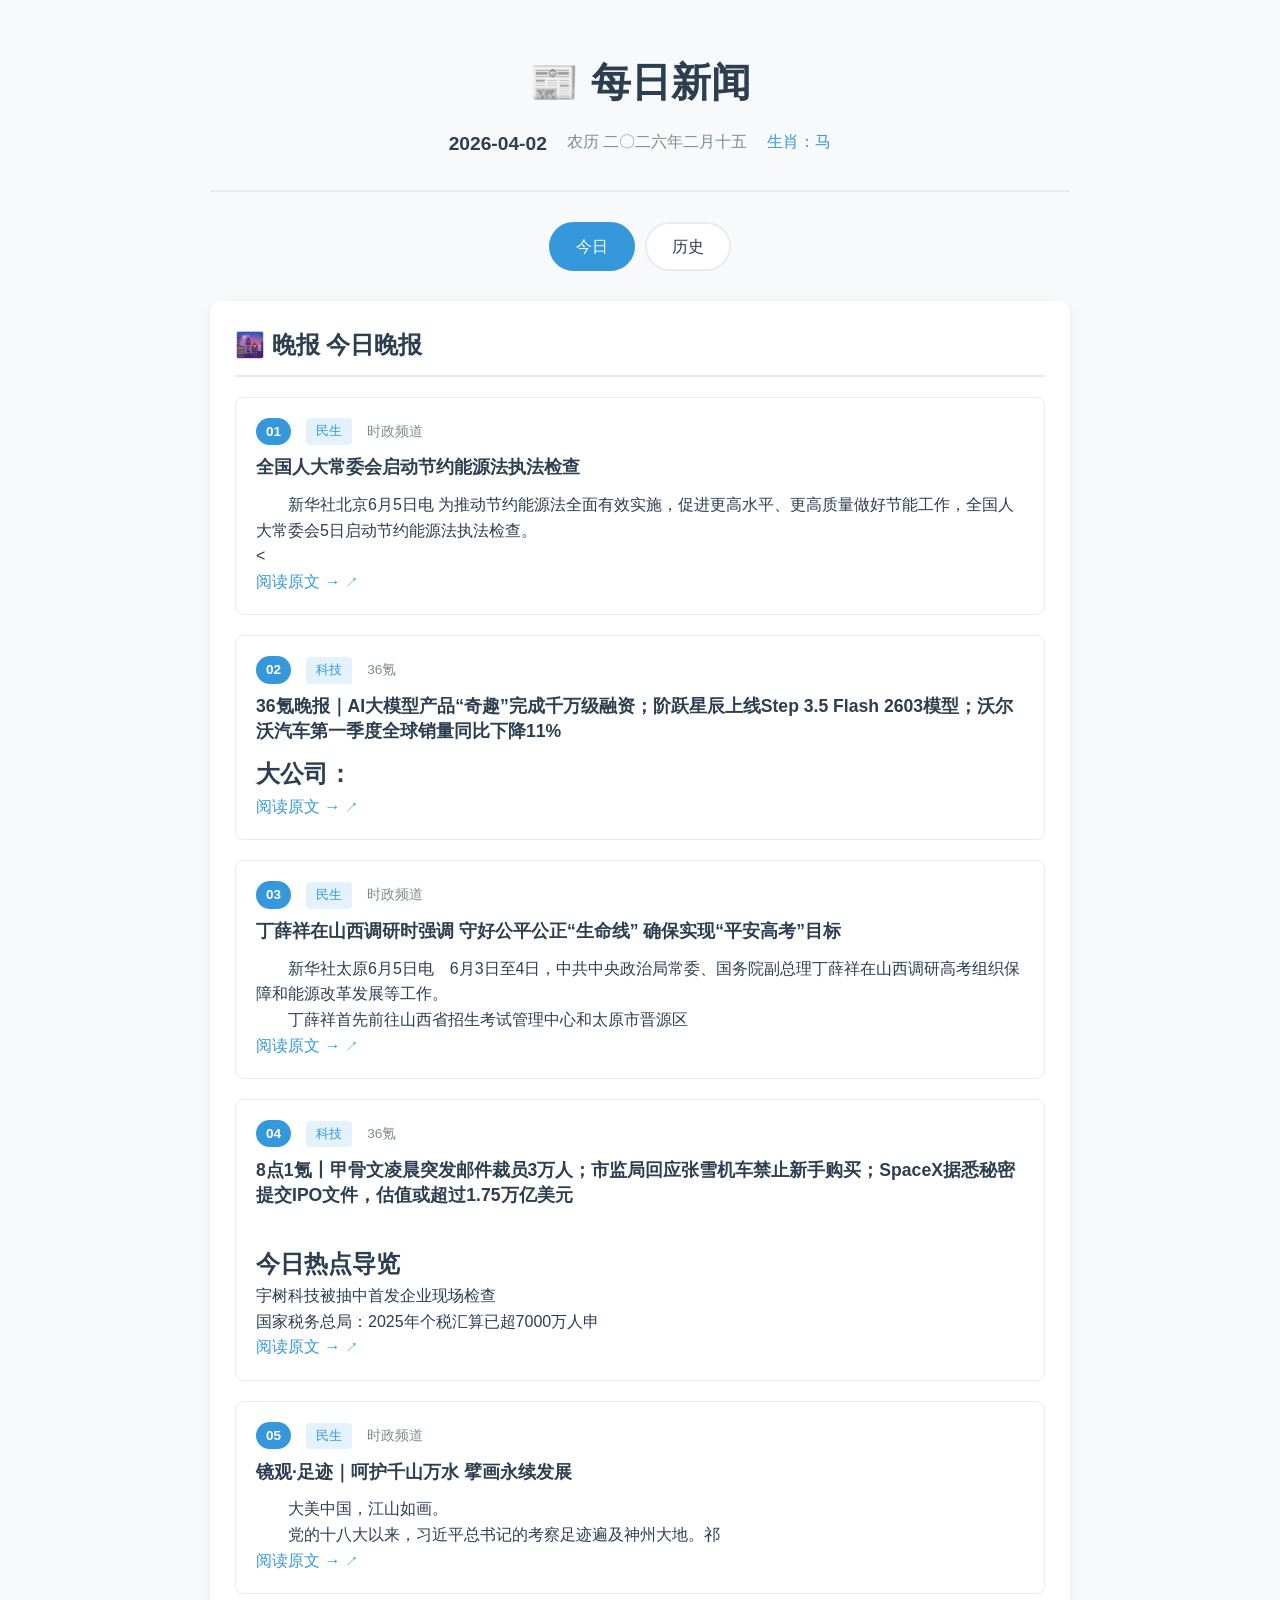
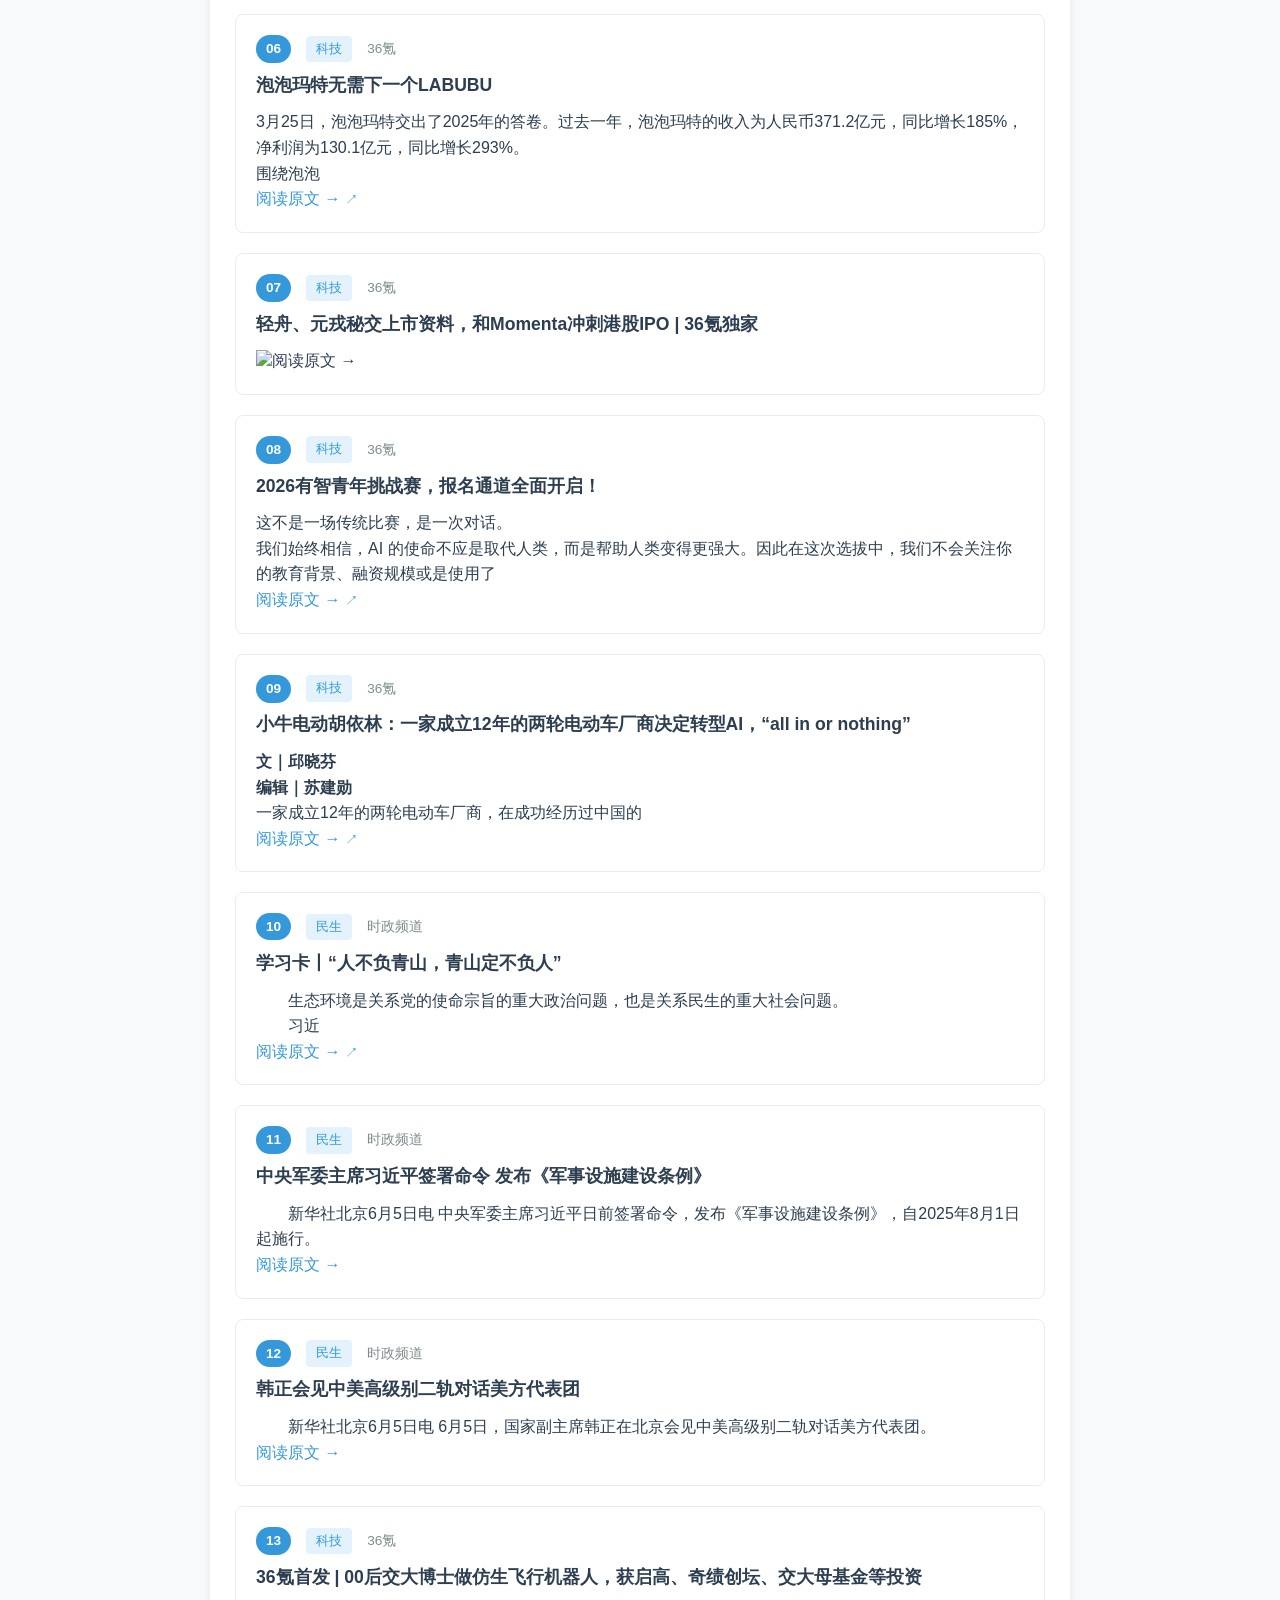
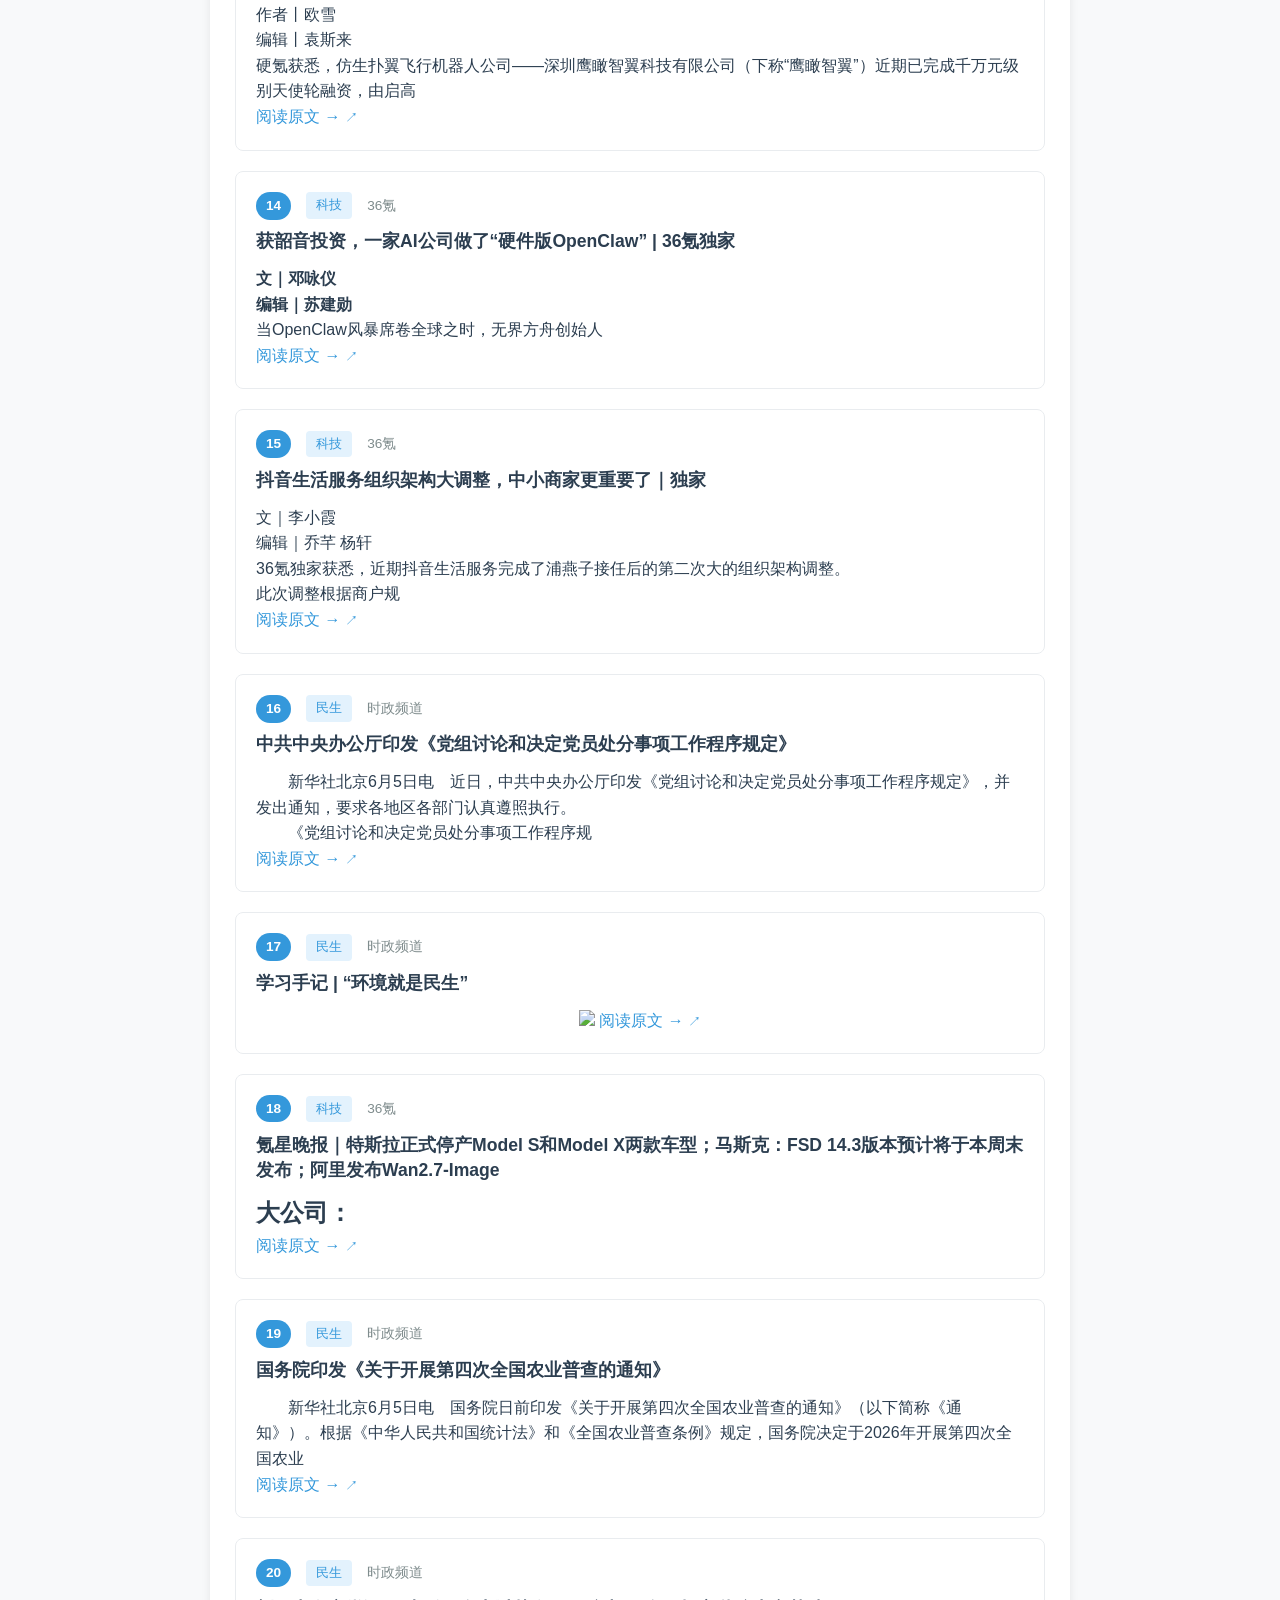
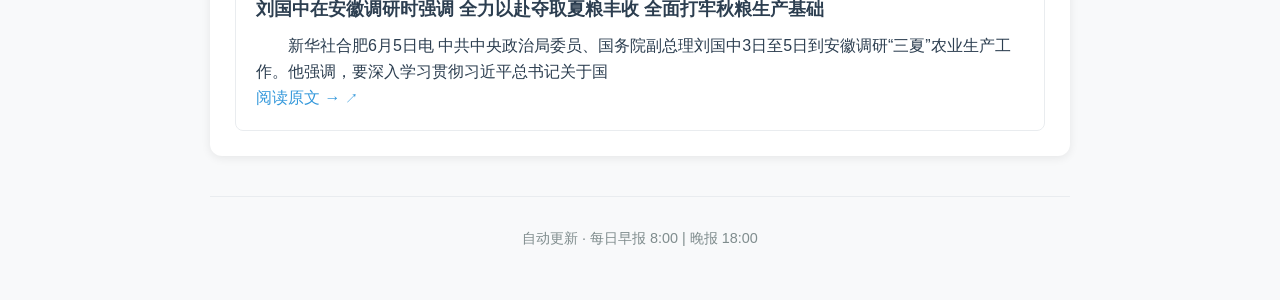
==== index.html @ 29f635bc "Deploy news site" ====
<!DOCTYPE html>
<html lang="zh-CN">
<head>
  <meta charset="UTF-8">
  <meta name="viewport" content="width=device-width, initial-scale=1.0">
  <title>今日新闻 - 每日新闻</title>
  <link rel="stylesheet" href="/css/style.css">
</head>
<body>
  <div class="container">
    <header>
      <h1>📰 每日新闻</h1>
      <div class="date-info">
      <div class="solar-date">2026-04-02</div>
      <div class="lunar-date">农历 二〇二六年二月十五</div>
      <div class="zodiac">生肖：马</div>
    </div>
    </header>
    
    <nav class="nav-tabs">
      <a href="/" class="active">今日</a>
      <a href="/history.html" class="">历史</a>
    </nav>

    <main>
      
      
      
        <section class="news-section">
          <h2 class="section-title">🌆 晚报 今日晚报</h2>
          <div class="news-list">
            
              <article class="news-item">
                <div class="news-header">
                  <span class="news-number">01</span>
                  <span class="news-category">民生</span>
                  <span class="news-source">时政频道</span>
                </div>
                <h3 class="news-title">全国人大常委会启动节约能源法执法检查</h3>
                <p class="news-summary"><p style="text-indent: 2em;">新华社北京6月5日电 为推动节约能源法全面有效实施，促进更高水平、更高质量做好节能工作，全国人大常委会5日启动节约能源法执法检查。</p> <</p>
                <a href="http://politics.people.com.cn/n1/2025/0605/c1001-40494812.html" target="_blank" class="news-link">阅读原文 →</a>
              </article>
            
              <article class="news-item">
                <div class="news-header">
                  <span class="news-number">02</span>
                  <span class="news-category">科技</span>
                  <span class="news-source">36氪</span>
                </div>
                <h3 class="news-title">36氪晚报｜AI大模型产品“奇趣”完成千万级融资；阶跃星辰上线Step 3.5 Flash 2603模型；沃尔沃汽车第一季度全球销量同比下降11%</h3>
                <p class="news-summary">
 
 
  <h2>大公司：</h2>
  <p><a target="_blank" rel="noopener noreferrer" href="https://36kr.com/newsfl</p>
                <a href="https://36kr.com/p/3749518049739271?f=rss" target="_blank" class="news-link">阅读原文 →</a>
              </article>
            
              <article class="news-item">
                <div class="news-header">
                  <span class="news-number">03</span>
                  <span class="news-category">民生</span>
                  <span class="news-source">时政频道</span>
                </div>
                <h3 class="news-title">丁薛祥在山西调研时强调 守好公平公正“生命线” 确保实现“平安高考”目标</h3>
                <p class="news-summary"><p>　　新华社太原6月5日电　6月3日至4日，中共中央政治局常委、国务院副总理丁薛祥在山西调研高考组织保障和能源改革发展等工作。</p> <p>　　丁薛祥首先前往山西省招生考试管理中心和太原市晋源区</p>
                <a href="http://politics.people.com.cn/n1/2025/0605/c1024-40494847.html" target="_blank" class="news-link">阅读原文 →</a>
              </article>
            
              <article class="news-item">
                <div class="news-header">
                  <span class="news-number">04</span>
                  <span class="news-category">科技</span>
                  <span class="news-source">36氪</span>
                </div>
                <h3 class="news-title">8点1氪丨甲骨文凌晨突发邮件裁员3万人；市监局回应张雪机车禁止新手购买；SpaceX据悉秘密提交IPO文件，估值或超过1.75万亿美元</h3>
                <p class="news-summary">
 
 
  <p>&nbsp;</p>
  <h2>今日热点导览</h2>
  <p>宇树科技被抽中首发企业现场检查&nbsp;</p>
  <p>国家税务总局：2025年个税汇算已超7000万人申</p>
                <a href="https://36kr.com/p/3748927500387072?f=rss" target="_blank" class="news-link">阅读原文 →</a>
              </article>
            
              <article class="news-item">
                <div class="news-header">
                  <span class="news-number">05</span>
                  <span class="news-category">民生</span>
                  <span class="news-source">时政频道</span>
                </div>
                <h3 class="news-title">镜观·足迹｜呵护千山万水 擘画永续发展</h3>
                <p class="news-summary"><p style="text-indent: 2em;">大美中国，江山如画。</p> <p style="text-indent: 2em;">党的十八大以来，习近平总书记的考察足迹遍及神州大地。祁</p>
                <a href="http://politics.people.com.cn/n1/2025/0605/c1001-40494899.html" target="_blank" class="news-link">阅读原文 →</a>
              </article>
            
              <article class="news-item">
                <div class="news-header">
                  <span class="news-number">06</span>
                  <span class="news-category">科技</span>
                  <span class="news-source">36氪</span>
                </div>
                <h3 class="news-title">泡泡玛特无需下一个LABUBU</h3>
                <p class="news-summary">
 
 
  <p>3月25日，泡泡玛特交出了2025年的答卷。过去一年，泡泡玛特的收入为人民币371.2亿元，同比增长185%，净利润为130.1亿元，同比增长293%。</p>
  <p>围绕泡泡</p>
                <a href="https://36kr.com/p/3749340971188992?f=rss" target="_blank" class="news-link">阅读原文 →</a>
              </article>
            
              <article class="news-item">
                <div class="news-header">
                  <span class="news-number">07</span>
                  <span class="news-category">科技</span>
                  <span class="news-source">36氪</span>
                </div>
                <h3 class="news-title">轻舟、元戎秘交上市资料，和Momenta冲刺港股IPO | 36氪独家</h3>
                <p class="news-summary">
 
 
  <p class="image-wrapper"><img data-img-size-val="1024,667" src="https://img.36krcdn.com/hsoss</p>
                <a href="https://36kr.com/p/3748118174335747?f=rss" target="_blank" class="news-link">阅读原文 →</a>
              </article>
            
              <article class="news-item">
                <div class="news-header">
                  <span class="news-number">08</span>
                  <span class="news-category">科技</span>
                  <span class="news-source">36氪</span>
                </div>
                <h3 class="news-title">2026有智青年挑战赛，报名通道全面开启！</h3>
                <p class="news-summary">
 
 
  <p>这不是一场传统比赛，是一次对话。</p>
  <p>我们始终相信，AI 的使命不应是取代人类，而是帮助人类变得更强大。因此在这次选拔中，我们不会关注你的教育背景、融资规模或是使用了</p>
                <a href="https://36kr.com/p/3748145916740100?f=rss" target="_blank" class="news-link">阅读原文 →</a>
              </article>
            
              <article class="news-item">
                <div class="news-header">
                  <span class="news-number">09</span>
                  <span class="news-category">科技</span>
                  <span class="news-source">36氪</span>
                </div>
                <h3 class="news-title">小牛电动胡依林：一家成立12年的两轮电动车厂商决定转型AI，“all in or nothing”</h3>
                <p class="news-summary">
 
 
  <p><strong>文｜邱晓芬</strong></p>
  <p><strong>编辑｜苏建勋</strong></p>
  <p>一家成立12年的两轮电动车厂商，在成功经历过中国的</p>
                <a href="https://36kr.com/p/3748233045541637?f=rss" target="_blank" class="news-link">阅读原文 →</a>
              </article>
            
              <article class="news-item">
                <div class="news-header">
                  <span class="news-number">10</span>
                  <span class="news-category">民生</span>
                  <span class="news-source">时政频道</span>
                </div>
                <h3 class="news-title">学习卡丨“人不负青山，青山定不负人”</h3>
                <p class="news-summary"><p style="text-indent: 2em;">生态环境是关系党的使命宗旨的重大政治问题，也是关系民生的重大社会问题。</p> <p style="text-indent: 2em;">习近</p>
                <a href="http://politics.people.com.cn/n1/2025/0605/c1001-40494898.html" target="_blank" class="news-link">阅读原文 →</a>
              </article>
            
              <article class="news-item">
                <div class="news-header">
                  <span class="news-number">11</span>
                  <span class="news-category">民生</span>
                  <span class="news-source">时政频道</span>
                </div>
                <h3 class="news-title">中央军委主席习近平签署命令 发布《军事设施建设条例》</h3>
                <p class="news-summary"><p style="text-indent: 2em;">新华社北京6月5日电 中央军委主席习近平日前签署命令，发布《军事设施建设条例》，自2025年8月1日起施行。</p> <p style="te</p>
                <a href="http://politics.people.com.cn/n1/2025/0605/c1024-40494849.html" target="_blank" class="news-link">阅读原文 →</a>
              </article>
            
              <article class="news-item">
                <div class="news-header">
                  <span class="news-number">12</span>
                  <span class="news-category">民生</span>
                  <span class="news-source">时政频道</span>
                </div>
                <h3 class="news-title">韩正会见中美高级别二轨对话美方代表团</h3>
                <p class="news-summary"><p style="text-indent: 2em;">新华社北京6月5日电 6月5日，国家副主席韩正在北京会见中美高级别二轨对话美方代表团。</p> <p style="text-indent: </p>
                <a href="http://politics.people.com.cn/n1/2025/0605/c1001-40494879.html" target="_blank" class="news-link">阅读原文 →</a>
              </article>
            
              <article class="news-item">
                <div class="news-header">
                  <span class="news-number">13</span>
                  <span class="news-category">科技</span>
                  <span class="news-source">36氪</span>
                </div>
                <h3 class="news-title">36氪首发 | 00后交大博士做仿生飞行机器人，获启高、奇绩创坛、交大母基金等投资</h3>
                <p class="news-summary">
 
 
  <p>作者丨欧雪</p>
  <p>编辑丨袁斯来</p>
  <p>硬氪获悉，仿生扑翼飞行机器人公司——深圳鹰瞰智翼科技有限公司（下称“鹰瞰智翼”）近期已完成千万元级别天使轮融资，由启高</p>
                <a href="https://36kr.com/p/3748270618919424?f=rss" target="_blank" class="news-link">阅读原文 →</a>
              </article>
            
              <article class="news-item">
                <div class="news-header">
                  <span class="news-number">14</span>
                  <span class="news-category">科技</span>
                  <span class="news-source">36氪</span>
                </div>
                <h3 class="news-title">获韶音投资，一家AI公司做了“硬件版OpenClaw” | 36氪独家</h3>
                <p class="news-summary">
 
 
  <p><strong>文｜邓咏仪</strong></p>
  <p><strong>编辑｜苏建勋</strong></p>
  <p>当OpenClaw风暴席卷全球之时，无界方舟创始人</p>
                <a href="https://36kr.com/p/3749149674439169?f=rss" target="_blank" class="news-link">阅读原文 →</a>
              </article>
            
              <article class="news-item">
                <div class="news-header">
                  <span class="news-number">15</span>
                  <span class="news-category">科技</span>
                  <span class="news-source">36氪</span>
                </div>
                <h3 class="news-title">抖音生活服务组织架构大调整，中小商家更重要了｜独家</h3>
                <p class="news-summary">
 
 
  <p>文｜李小霞</p>
  <p>编辑｜乔芊 杨轩</p>
  <p>36氪独家获悉，近期抖音生活服务完成了浦燕子接任后的第二次大的组织架构调整。</p>
  <p>此次调整根据商户规</p>
                <a href="https://36kr.com/p/3748296456143362?f=rss" target="_blank" class="news-link">阅读原文 →</a>
              </article>
            
              <article class="news-item">
                <div class="news-header">
                  <span class="news-number">16</span>
                  <span class="news-category">民生</span>
                  <span class="news-source">时政频道</span>
                </div>
                <h3 class="news-title">中共中央办公厅印发《党组讨论和决定党员处分事项工作程序规定》</h3>
                <p class="news-summary"><p>　　新华社北京6月5日电　近日，中共中央办公厅印发《党组讨论和决定党员处分事项工作程序规定》，并发出通知，要求各地区各部门认真遵照执行。</p> <p>　　《党组讨论和决定党员处分事项工作程序规</p>
                <a href="http://politics.people.com.cn/n1/2025/0605/c1001-40494813.html" target="_blank" class="news-link">阅读原文 →</a>
              </article>
            
              <article class="news-item">
                <div class="news-header">
                  <span class="news-number">17</span>
                  <span class="news-category">民生</span>
                  <span class="news-source">时政频道</span>
                </div>
                <h3 class="news-title">学习手记 | “环境就是民生”</h3>
                <p class="news-summary"><p style="text-align: center;"><img src="/mediafile/pic/BIG/20250605/17/9933949940602324585.jpg" alt</p>
                <a href="http://politics.people.com.cn/n1/2025/0605/c1001-40494900.html" target="_blank" class="news-link">阅读原文 →</a>
              </article>
            
              <article class="news-item">
                <div class="news-header">
                  <span class="news-number">18</span>
                  <span class="news-category">科技</span>
                  <span class="news-source">36氪</span>
                </div>
                <h3 class="news-title">氪星晚报｜特斯拉正式停产Model S和Model X两款车型；马斯克：FSD 14.3版本预计将于本周末发布；阿里发布Wan2.7-Image</h3>
                <p class="news-summary">
 
 
  <h2>大公司：</h2>
  <p><a target="_blank" rel="noopener noreferrer" href="https://36kr.com/newsfl</p>
                <a href="https://36kr.com/p/3748061455778311?f=rss" target="_blank" class="news-link">阅读原文 →</a>
              </article>
            
              <article class="news-item">
                <div class="news-header">
                  <span class="news-number">19</span>
                  <span class="news-category">民生</span>
                  <span class="news-source">时政频道</span>
                </div>
                <h3 class="news-title">国务院印发《关于开展第四次全国农业普查的通知》</h3>
                <p class="news-summary"><p>　　新华社北京6月5日电　国务院日前印发《关于开展第四次全国农业普查的通知》（以下简称《通知》）。根据《中华人民共和国统计法》和《全国农业普查条例》规定，国务院决定于2026年开展第四次全国农业</p>
                <a href="http://politics.people.com.cn/n1/2025/0605/c1001-40494878.html" target="_blank" class="news-link">阅读原文 →</a>
              </article>
            
              <article class="news-item">
                <div class="news-header">
                  <span class="news-number">20</span>
                  <span class="news-category">民生</span>
                  <span class="news-source">时政频道</span>
                </div>
                <h3 class="news-title">刘国中在安徽调研时强调 全力以赴夺取夏粮丰收 全面打牢秋粮生产基础</h3>
                <p class="news-summary"><p style="text-indent: 2em;">新华社合肥6月5日电 中共中央政治局委员、国务院副总理刘国中3日至5日到安徽调研“三夏”农业生产工作。他强调，要深入学习贯彻习近平总书记关于国</p>
                <a href="http://politics.people.com.cn/n1/2025/0605/c1001-40494881.html" target="_blank" class="news-link">阅读原文 →</a>
              </article>
            
          </div>
        </section>
      
      
    
    </main>

    <footer>
      <p>自动更新 · 每日早报 8:00 | 晚报 18:00</p>
    </footer>
  </div>
  <script src="/js/app.js"></script>
</body>
</html>
---- css/style.css ----
/* 每日新闻 - 样式表 */

:root {
  --primary-color: #2c3e50;
  --accent-color: #3498db;
  --morning-color: #f39c12;
  --evening-color: #9b59b6;
  --bg-color: #f8f9fa;
  --card-bg: #ffffff;
  --text-color: #2c3e50;
  --text-light: #7f8c8d;
  --border-color: #e9ecef;
  --shadow: 0 2px 10px rgba(0, 0, 0, 0.08);
}

* {
  margin: 0;
  padding: 0;
  box-sizing: border-box;
}

body {
  font-family: -apple-system, BlinkMacSystemFont, 'Segoe UI', 'PingFang SC', 'Hiragino Sans GB', 'Microsoft YaHei', sans-serif;
  background-color: var(--bg-color);
  color: var(--text-color);
  line-height: 1.6;
}

.container {
  max-width: 900px;
  margin: 0 auto;
  padding: 20px;
}

/* Header */
header {
  text-align: center;
  padding: 30px 0;
  border-bottom: 2px solid var(--border-color);
  margin-bottom: 30px;
}

header h1 {
  font-size: 2.5rem;
  color: var(--primary-color);
  margin-bottom: 15px;
}

.date-info {
  display: flex;
  justify-content: center;
  gap: 20px;
  flex-wrap: wrap;
}

.solar-date {
  font-size: 1.2rem;
  font-weight: 600;
  color: var(--primary-color);
}

.lunar-date {
  font-size: 1rem;
  color: var(--text-light);
}

.zodiac {
  font-size: 1rem;
  color: var(--accent-color);
}

/* Navigation */
.nav-tabs {
  display: flex;
  gap: 10px;
  margin-bottom: 30px;
  justify-content: center;
}

.nav-tabs a {
  padding: 10px 25px;
  background: var(--card-bg);
  border: 2px solid var(--border-color);
  border-radius: 25px;
  text-decoration: none;
  color: var(--text-color);
  font-weight: 500;
  transition: all 0.3s ease;
}

.nav-tabs a:hover,
.nav-tabs a.active {
  background: var(--accent-color);
  border-color: var(--accent-color);
  color: white;
}

/* News Sections */
.news-section {
  background: var(--card-bg);
  border-radius: 12px;
  padding: 25px;
  margin-bottom: 30px;
  box-shadow: var(--shadow);
}

.section-title {
  font-size: 1.5rem;
  color: var(--primary-color);
  margin-bottom: 20px;
  padding-bottom: 10px;
  border-bottom: 2px solid var(--border-color);
}

.section-title:has(.morning) {
  border-bottom-color: var(--morning-color);
}

.section-title:has(.evening) {
  border-bottom-color: var(--evening-color);
}

/* News List */
.news-list {
  display: flex;
  flex-direction: column;
  gap: 20px;
}

.news-item {
  padding: 20px;
  border: 1px solid var(--border-color);
  border-radius: 8px;
  transition: all 0.3s ease;
}

.news-item:hover {
  box-shadow: 0 4px 15px rgba(0, 0, 0, 0.1);
  transform: translateY(-2px);
}

.news-header {
  display: flex;
  align-items: center;
  gap: 15px;
  margin-bottom: 10px;
  flex-wrap: wrap;
}

.news-number {
  background: var(--accent-color);
  color: white;
  padding: 3px 10px;
  border-radius: 15px;
  font-size: 0.85rem;
  font-weight: 600;
}

.news-category {
  background: #e3f2fd;
  color: var(--accent-color);
  padding: 3px 10px;
  border-radius: 4px;
  font-size: 0.8rem;
  font-weight: 500;
}

.news-source {
  color: var(--text-light);
  font-size: 0.85rem;
}

.news-title {
  font-size: 1.1rem;
  color: var(--primary-color);
  margin-bottom: 10px;
  line-height: 1.4;
}

.news-summary {
  color: var(--text-light);
  font-size: 0.95rem;
  line-height: 1.6;
  margin-bottom: 12px;
}

.news-link {
  display: inline-block;
  color: var(--accent-color);
  text-decoration: none;
  font-weight: 500;
  transition: color 0.3s ease;
}

.news-link:hover {
  color: var(--primary-color);
}

/* History Page */
.history-section {
  background: var(--card-bg);
  border-radius: 12px;
  padding: 25px;
  box-shadow: var(--shadow);
}

.history-list {
  display: flex;
  flex-direction: column;
  gap: 15px;
}

.history-item {
  display: flex;
  justify-content: space-between;
  align-items: center;
  padding: 15px 20px;
  border: 1px solid var(--border-color);
  border-radius: 8px;
  flex-wrap: wrap;
  gap: 10px;
}

.history-date {
  display: flex;
  flex-direction: column;
}

.history-date .date {
  font-weight: 600;
  color: var(--primary-color);
}

.history-date .lunar {
  font-size: 0.85rem;
  color: var(--text-light);
}

.history-links {
  display: flex;
  gap: 10px;
}

.tag {
  padding: 5px 15px;
  border-radius: 15px;
  text-decoration: none;
  font-size: 0.85rem;
  font-weight: 500;
  transition: all 0.3s ease;
}

.tag.morning {
  background: var(--morning-color);
  color: white;
}

.tag.evening {
  background: var(--evening-color);
  color: white;
}

.tag:hover {
  opacity: 0.8;
  transform: scale(1.05);
}

.back-link {
  margin-top: 20px;
  text-align: center;
}

.back-link a {
  color: var(--accent-color);
  text-decoration: none;
  font-weight: 500;
}

/* Empty State */
.empty-state {
  text-align: center;
  padding: 60px 20px;
  color: var(--text-light);
  font-size: 1.1rem;
}

/* Footer */
footer {
  text-align: center;
  padding: 30px 0;
  margin-top: 40px;
  border-top: 1px solid var(--border-color);
  color: var(--text-light);
  font-size: 0.9rem;
}

/* Responsive */
@media (max-width: 768px) {
  .container {
    padding: 15px;
  }

  header h1 {
    font-size: 2rem;
  }

  .date-info {
    flex-direction: column;
    gap: 5px;
  }

  .news-header {
    gap: 10px;
  }

  .history-item {
    flex-direction: column;
    align-items: flex-start;
  }

  .nav-tabs a {
    padding: 8px 20px;
    font-size: 0.9rem;
  }
}

/* Animation */
@keyframes fadeIn {
  from {
    opacity: 0;
    transform: translateY(20px);
  }
  to {
    opacity: 1;
    transform: translateY(0);
  }
}

.news-item {
  animation: fadeIn 0.5s ease forwards;
}

.news-item:nth-child(1) { animation-delay: 0.1s; }
.news-item:nth-child(2) { animation-delay: 0.2s; }
.news-item:nth-child(3) { animation-delay: 0.3s; }
.news-item:nth-child(4) { animation-delay: 0.4s; }
.news-item:nth-child(5) { animation-delay: 0.5s; }
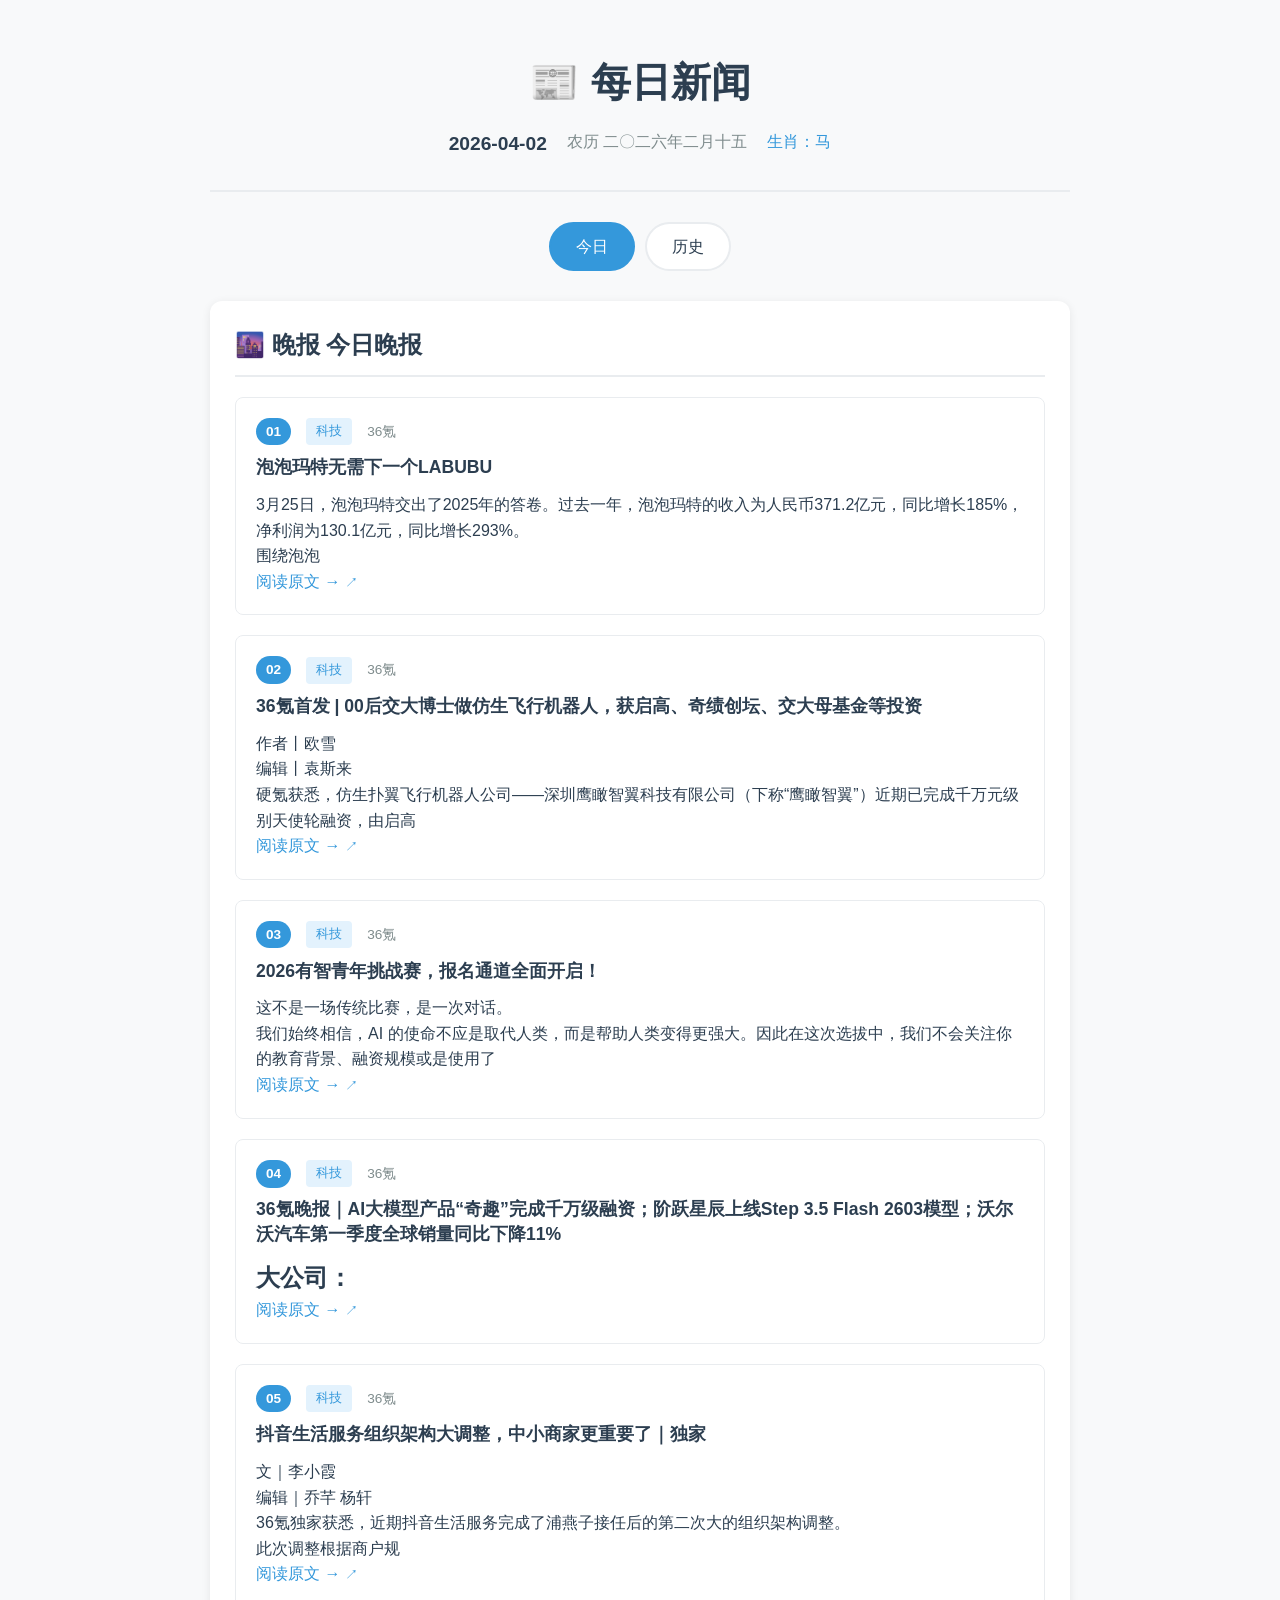
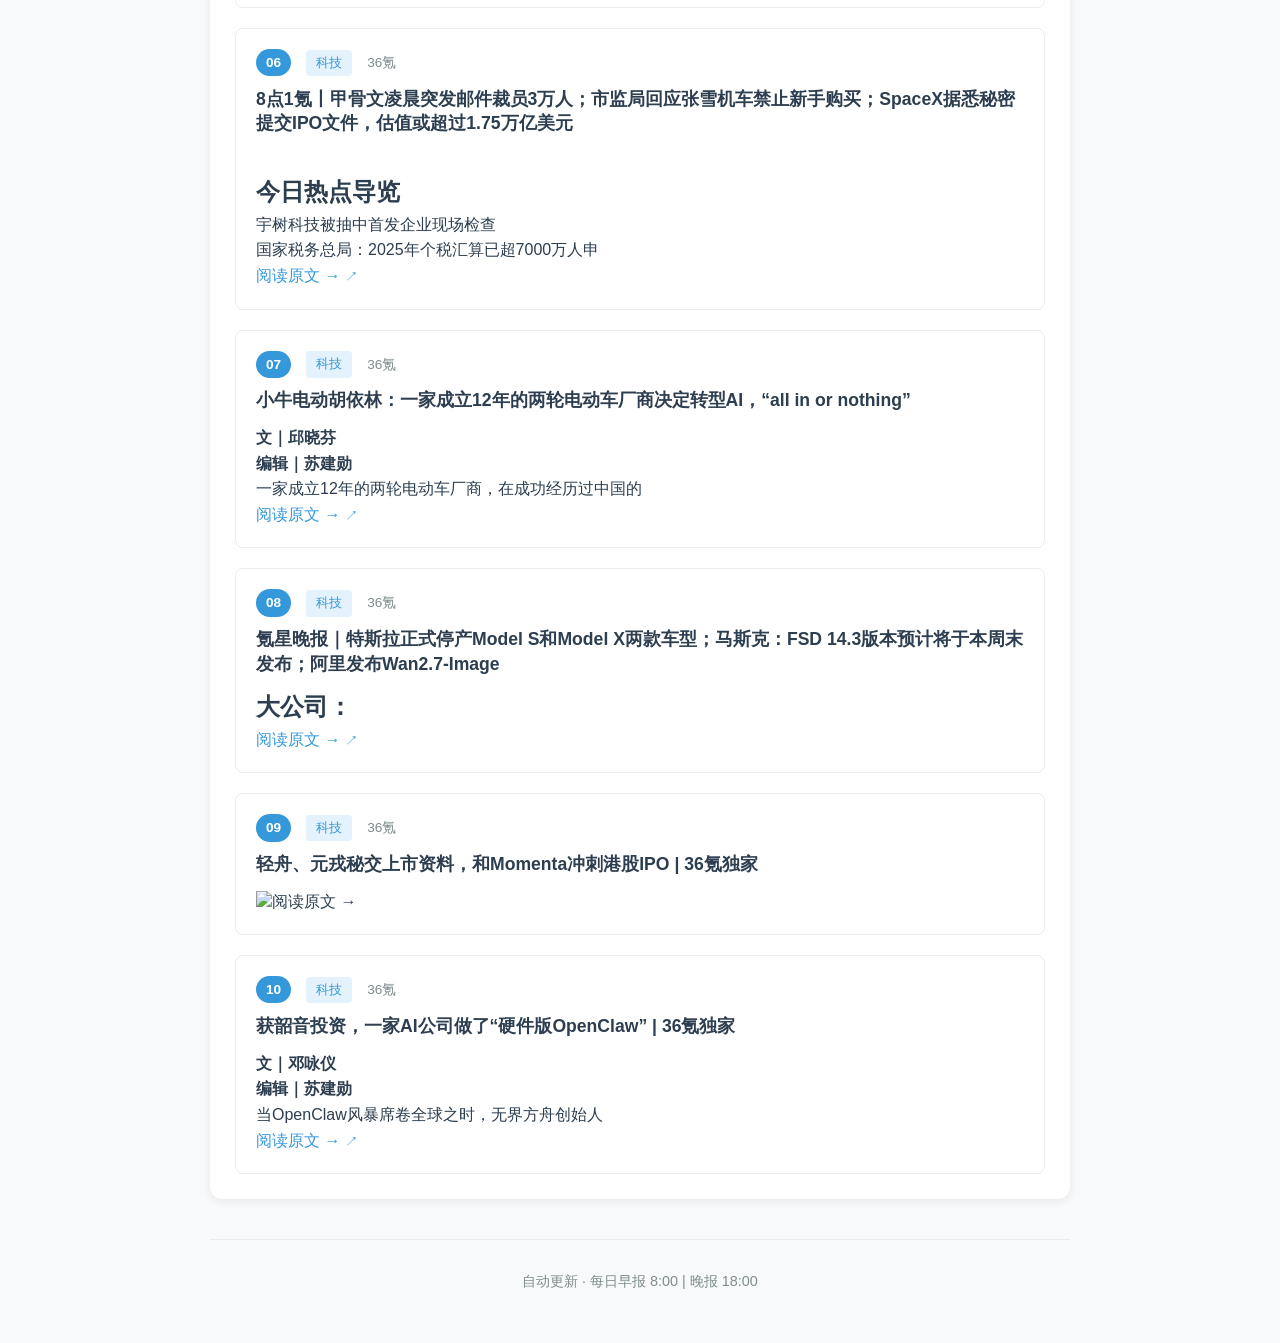
==== commit 2934241d: "Update news content" ====
--- a/index.html
+++ b/index.html
@@ -33,17 +33,52 @@
               <article class="news-item">
                 <div class="news-header">
                   <span class="news-number">01</span>
-                  <span class="news-category">民生</span>
-                  <span class="news-source">时政频道</span>
-                </div>
-                <h3 class="news-title">全国人大常委会启动节约能源法执法检查</h3>
-                <p class="news-summary"><p style="text-indent: 2em;">新华社北京6月5日电 为推动节约能源法全面有效实施，促进更高水平、更高质量做好节能工作，全国人大常委会5日启动节约能源法执法检查。</p> <</p>
-                <a href="http://politics.people.com.cn/n1/2025/0605/c1001-40494812.html" target="_blank" class="news-link">阅读原文 →</a>
+                  <span class="news-category">科技</span>
+                  <span class="news-source">36氪</span>
+                </div>
+                <h3 class="news-title">泡泡玛特无需下一个LABUBU</h3>
+                <p class="news-summary">
+ 
+ 
+  <p>3月25日，泡泡玛特交出了2025年的答卷。过去一年，泡泡玛特的收入为人民币371.2亿元，同比增长185%，净利润为130.1亿元，同比增长293%。</p>
+  <p>围绕泡泡</p>
+                <a href="https://36kr.com/p/3749340971188992?f=rss" target="_blank" class="news-link">阅读原文 →</a>
               </article>
             
               <article class="news-item">
                 <div class="news-header">
                   <span class="news-number">02</span>
+                  <span class="news-category">科技</span>
+                  <span class="news-source">36氪</span>
+                </div>
+                <h3 class="news-title">36氪首发 | 00后交大博士做仿生飞行机器人，获启高、奇绩创坛、交大母基金等投资</h3>
+                <p class="news-summary">
+ 
+ 
+  <p>作者丨欧雪</p>
+  <p>编辑丨袁斯来</p>
+  <p>硬氪获悉，仿生扑翼飞行机器人公司——深圳鹰瞰智翼科技有限公司（下称“鹰瞰智翼”）近期已完成千万元级别天使轮融资，由启高</p>
+                <a href="https://36kr.com/p/3748270618919424?f=rss" target="_blank" class="news-link">阅读原文 →</a>
+              </article>
+            
+              <article class="news-item">
+                <div class="news-header">
+                  <span class="news-number">03</span>
+                  <span class="news-category">科技</span>
+                  <span class="news-source">36氪</span>
+                </div>
+                <h3 class="news-title">2026有智青年挑战赛，报名通道全面开启！</h3>
+                <p class="news-summary">
+ 
+ 
+  <p>这不是一场传统比赛，是一次对话。</p>
+  <p>我们始终相信，AI 的使命不应是取代人类，而是帮助人类变得更强大。因此在这次选拔中，我们不会关注你的教育背景、融资规模或是使用了</p>
+                <a href="https://36kr.com/p/3748145916740100?f=rss" target="_blank" class="news-link">阅读原文 →</a>
+              </article>
+            
+              <article class="news-item">
+                <div class="news-header">
+                  <span class="news-number">04</span>
                   <span class="news-category">科技</span>
                   <span class="news-source">36氪</span>
                 </div>
@@ -58,18 +93,24 @@
             
               <article class="news-item">
                 <div class="news-header">
-                  <span class="news-number">03</span>
-                  <span class="news-category">民生</span>
-                  <span class="news-source">时政频道</span>
-                </div>
-                <h3 class="news-title">丁薛祥在山西调研时强调 守好公平公正“生命线” 确保实现“平安高考”目标</h3>
-                <p class="news-summary"><p>　　新华社太原6月5日电　6月3日至4日，中共中央政治局常委、国务院副总理丁薛祥在山西调研高考组织保障和能源改革发展等工作。</p> <p>　　丁薛祥首先前往山西省招生考试管理中心和太原市晋源区</p>
-                <a href="http://politics.people.com.cn/n1/2025/0605/c1024-40494847.html" target="_blank" class="news-link">阅读原文 →</a>
-              </article>
-            
-              <article class="news-item">
-                <div class="news-header">
-                  <span class="news-number">04</span>
+                  <span class="news-number">05</span>
+                  <span class="news-category">科技</span>
+                  <span class="news-source">36氪</span>
+                </div>
+                <h3 class="news-title">抖音生活服务组织架构大调整，中小商家更重要了｜独家</h3>
+                <p class="news-summary">
+ 
+ 
+  <p>文｜李小霞</p>
+  <p>编辑｜乔芊 杨轩</p>
+  <p>36氪独家获悉，近期抖音生活服务完成了浦燕子接任后的第二次大的组织架构调整。</p>
+  <p>此次调整根据商户规</p>
+                <a href="https://36kr.com/p/3748296456143362?f=rss" target="_blank" class="news-link">阅读原文 →</a>
+              </article>
+            
+              <article class="news-item">
+                <div class="news-header">
+                  <span class="news-number">06</span>
                   <span class="news-category">科技</span>
                   <span class="news-source">36氪</span>
                 </div>
@@ -86,62 +127,7 @@
             
               <article class="news-item">
                 <div class="news-header">
-                  <span class="news-number">05</span>
-                  <span class="news-category">民生</span>
-                  <span class="news-source">时政频道</span>
-                </div>
-                <h3 class="news-title">镜观·足迹｜呵护千山万水 擘画永续发展</h3>
-                <p class="news-summary"><p style="text-indent: 2em;">大美中国，江山如画。</p> <p style="text-indent: 2em;">党的十八大以来，习近平总书记的考察足迹遍及神州大地。祁</p>
-                <a href="http://politics.people.com.cn/n1/2025/0605/c1001-40494899.html" target="_blank" class="news-link">阅读原文 →</a>
-              </article>
-            
-              <article class="news-item">
-                <div class="news-header">
-                  <span class="news-number">06</span>
-                  <span class="news-category">科技</span>
-                  <span class="news-source">36氪</span>
-                </div>
-                <h3 class="news-title">泡泡玛特无需下一个LABUBU</h3>
-                <p class="news-summary">
- 
- 
-  <p>3月25日，泡泡玛特交出了2025年的答卷。过去一年，泡泡玛特的收入为人民币371.2亿元，同比增长185%，净利润为130.1亿元，同比增长293%。</p>
-  <p>围绕泡泡</p>
-                <a href="https://36kr.com/p/3749340971188992?f=rss" target="_blank" class="news-link">阅读原文 →</a>
-              </article>
-            
-              <article class="news-item">
-                <div class="news-header">
                   <span class="news-number">07</span>
-                  <span class="news-category">科技</span>
-                  <span class="news-source">36氪</span>
-                </div>
-                <h3 class="news-title">轻舟、元戎秘交上市资料，和Momenta冲刺港股IPO | 36氪独家</h3>
-                <p class="news-summary">
- 
- 
-  <p class="image-wrapper"><img data-img-size-val="1024,667" src="https://img.36krcdn.com/hsoss</p>
-                <a href="https://36kr.com/p/3748118174335747?f=rss" target="_blank" class="news-link">阅读原文 →</a>
-              </article>
-            
-              <article class="news-item">
-                <div class="news-header">
-                  <span class="news-number">08</span>
-                  <span class="news-category">科技</span>
-                  <span class="news-source">36氪</span>
-                </div>
-                <h3 class="news-title">2026有智青年挑战赛，报名通道全面开启！</h3>
-                <p class="news-summary">
- 
- 
-  <p>这不是一场传统比赛，是一次对话。</p>
-  <p>我们始终相信，AI 的使命不应是取代人类，而是帮助人类变得更强大。因此在这次选拔中，我们不会关注你的教育背景、融资规模或是使用了</p>
-                <a href="https://36kr.com/p/3748145916740100?f=rss" target="_blank" class="news-link">阅读原文 →</a>
-              </article>
-            
-              <article class="news-item">
-                <div class="news-header">
-                  <span class="news-number">09</span>
                   <span class="news-category">科技</span>
                   <span class="news-source">36氪</span>
                 </div>
@@ -157,56 +143,36 @@
             
               <article class="news-item">
                 <div class="news-header">
+                  <span class="news-number">08</span>
+                  <span class="news-category">科技</span>
+                  <span class="news-source">36氪</span>
+                </div>
+                <h3 class="news-title">氪星晚报｜特斯拉正式停产Model S和Model X两款车型；马斯克：FSD 14.3版本预计将于本周末发布；阿里发布Wan2.7-Image</h3>
+                <p class="news-summary">
+ 
+ 
+  <h2>大公司：</h2>
+  <p><a target="_blank" rel="noopener noreferrer" href="https://36kr.com/newsfl</p>
+                <a href="https://36kr.com/p/3748061455778311?f=rss" target="_blank" class="news-link">阅读原文 →</a>
+              </article>
+            
+              <article class="news-item">
+                <div class="news-header">
+                  <span class="news-number">09</span>
+                  <span class="news-category">科技</span>
+                  <span class="news-source">36氪</span>
+                </div>
+                <h3 class="news-title">轻舟、元戎秘交上市资料，和Momenta冲刺港股IPO | 36氪独家</h3>
+                <p class="news-summary">
+ 
+ 
+  <p class="image-wrapper"><img data-img-size-val="1024,667" src="https://img.36krcdn.com/hsoss</p>
+                <a href="https://36kr.com/p/3748118174335747?f=rss" target="_blank" class="news-link">阅读原文 →</a>
+              </article>
+            
+              <article class="news-item">
+                <div class="news-header">
                   <span class="news-number">10</span>
-                  <span class="news-category">民生</span>
-                  <span class="news-source">时政频道</span>
-                </div>
-                <h3 class="news-title">学习卡丨“人不负青山，青山定不负人”</h3>
-                <p class="news-summary"><p style="text-indent: 2em;">生态环境是关系党的使命宗旨的重大政治问题，也是关系民生的重大社会问题。</p> <p style="text-indent: 2em;">习近</p>
-                <a href="http://politics.people.com.cn/n1/2025/0605/c1001-40494898.html" target="_blank" class="news-link">阅读原文 →</a>
-              </article>
-            
-              <article class="news-item">
-                <div class="news-header">
-                  <span class="news-number">11</span>
-                  <span class="news-category">民生</span>
-                  <span class="news-source">时政频道</span>
-                </div>
-                <h3 class="news-title">中央军委主席习近平签署命令 发布《军事设施建设条例》</h3>
-                <p class="news-summary"><p style="text-indent: 2em;">新华社北京6月5日电 中央军委主席习近平日前签署命令，发布《军事设施建设条例》，自2025年8月1日起施行。</p> <p style="te</p>
-                <a href="http://politics.people.com.cn/n1/2025/0605/c1024-40494849.html" target="_blank" class="news-link">阅读原文 →</a>
-              </article>
-            
-              <article class="news-item">
-                <div class="news-header">
-                  <span class="news-number">12</span>
-                  <span class="news-category">民生</span>
-                  <span class="news-source">时政频道</span>
-                </div>
-                <h3 class="news-title">韩正会见中美高级别二轨对话美方代表团</h3>
-                <p class="news-summary"><p style="text-indent: 2em;">新华社北京6月5日电 6月5日，国家副主席韩正在北京会见中美高级别二轨对话美方代表团。</p> <p style="text-indent: </p>
-                <a href="http://politics.people.com.cn/n1/2025/0605/c1001-40494879.html" target="_blank" class="news-link">阅读原文 →</a>
-              </article>
-            
-              <article class="news-item">
-                <div class="news-header">
-                  <span class="news-number">13</span>
-                  <span class="news-category">科技</span>
-                  <span class="news-source">36氪</span>
-                </div>
-                <h3 class="news-title">36氪首发 | 00后交大博士做仿生飞行机器人，获启高、奇绩创坛、交大母基金等投资</h3>
-                <p class="news-summary">
- 
- 
-  <p>作者丨欧雪</p>
-  <p>编辑丨袁斯来</p>
-  <p>硬氪获悉，仿生扑翼飞行机器人公司——深圳鹰瞰智翼科技有限公司（下称“鹰瞰智翼”）近期已完成千万元级别天使轮融资，由启高</p>
-                <a href="https://36kr.com/p/3748270618919424?f=rss" target="_blank" class="news-link">阅读原文 →</a>
-              </article>
-            
-              <article class="news-item">
-                <div class="news-header">
-                  <span class="news-number">14</span>
                   <span class="news-category">科技</span>
                   <span class="news-source">36氪</span>
                 </div>
@@ -218,82 +184,6 @@
   <p><strong>编辑｜苏建勋</strong></p>
   <p>当OpenClaw风暴席卷全球之时，无界方舟创始人</p>
                 <a href="https://36kr.com/p/3749149674439169?f=rss" target="_blank" class="news-link">阅读原文 →</a>
-              </article>
-            
-              <article class="news-item">
-                <div class="news-header">
-                  <span class="news-number">15</span>
-                  <span class="news-category">科技</span>
-                  <span class="news-source">36氪</span>
-                </div>
-                <h3 class="news-title">抖音生活服务组织架构大调整，中小商家更重要了｜独家</h3>
-                <p class="news-summary">
- 
- 
-  <p>文｜李小霞</p>
-  <p>编辑｜乔芊 杨轩</p>
-  <p>36氪独家获悉，近期抖音生活服务完成了浦燕子接任后的第二次大的组织架构调整。</p>
-  <p>此次调整根据商户规</p>
-                <a href="https://36kr.com/p/3748296456143362?f=rss" target="_blank" class="news-link">阅读原文 →</a>
-              </article>
-            
-              <article class="news-item">
-                <div class="news-header">
-                  <span class="news-number">16</span>
-                  <span class="news-category">民生</span>
-                  <span class="news-source">时政频道</span>
-                </div>
-                <h3 class="news-title">中共中央办公厅印发《党组讨论和决定党员处分事项工作程序规定》</h3>
-                <p class="news-summary"><p>　　新华社北京6月5日电　近日，中共中央办公厅印发《党组讨论和决定党员处分事项工作程序规定》，并发出通知，要求各地区各部门认真遵照执行。</p> <p>　　《党组讨论和决定党员处分事项工作程序规</p>
-                <a href="http://politics.people.com.cn/n1/2025/0605/c1001-40494813.html" target="_blank" class="news-link">阅读原文 →</a>
-              </article>
-            
-              <article class="news-item">
-                <div class="news-header">
-                  <span class="news-number">17</span>
-                  <span class="news-category">民生</span>
-                  <span class="news-source">时政频道</span>
-                </div>
-                <h3 class="news-title">学习手记 | “环境就是民生”</h3>
-                <p class="news-summary"><p style="text-align: center;"><img src="/mediafile/pic/BIG/20250605/17/9933949940602324585.jpg" alt</p>
-                <a href="http://politics.people.com.cn/n1/2025/0605/c1001-40494900.html" target="_blank" class="news-link">阅读原文 →</a>
-              </article>
-            
-              <article class="news-item">
-                <div class="news-header">
-                  <span class="news-number">18</span>
-                  <span class="news-category">科技</span>
-                  <span class="news-source">36氪</span>
-                </div>
-                <h3 class="news-title">氪星晚报｜特斯拉正式停产Model S和Model X两款车型；马斯克：FSD 14.3版本预计将于本周末发布；阿里发布Wan2.7-Image</h3>
-                <p class="news-summary">
- 
- 
-  <h2>大公司：</h2>
-  <p><a target="_blank" rel="noopener noreferrer" href="https://36kr.com/newsfl</p>
-                <a href="https://36kr.com/p/3748061455778311?f=rss" target="_blank" class="news-link">阅读原文 →</a>
-              </article>
-            
-              <article class="news-item">
-                <div class="news-header">
-                  <span class="news-number">19</span>
-                  <span class="news-category">民生</span>
-                  <span class="news-source">时政频道</span>
-                </div>
-                <h3 class="news-title">国务院印发《关于开展第四次全国农业普查的通知》</h3>
-                <p class="news-summary"><p>　　新华社北京6月5日电　国务院日前印发《关于开展第四次全国农业普查的通知》（以下简称《通知》）。根据《中华人民共和国统计法》和《全国农业普查条例》规定，国务院决定于2026年开展第四次全国农业</p>
-                <a href="http://politics.people.com.cn/n1/2025/0605/c1001-40494878.html" target="_blank" class="news-link">阅读原文 →</a>
-              </article>
-            
-              <article class="news-item">
-                <div class="news-header">
-                  <span class="news-number">20</span>
-                  <span class="news-category">民生</span>
-                  <span class="news-source">时政频道</span>
-                </div>
-                <h3 class="news-title">刘国中在安徽调研时强调 全力以赴夺取夏粮丰收 全面打牢秋粮生产基础</h3>
-                <p class="news-summary"><p style="text-indent: 2em;">新华社合肥6月5日电 中共中央政治局委员、国务院副总理刘国中3日至5日到安徽调研“三夏”农业生产工作。他强调，要深入学习贯彻习近平总书记关于国</p>
-                <a href="http://politics.people.com.cn/n1/2025/0605/c1001-40494881.html" target="_blank" class="news-link">阅读原文 →</a>
               </article>
             
           </div>
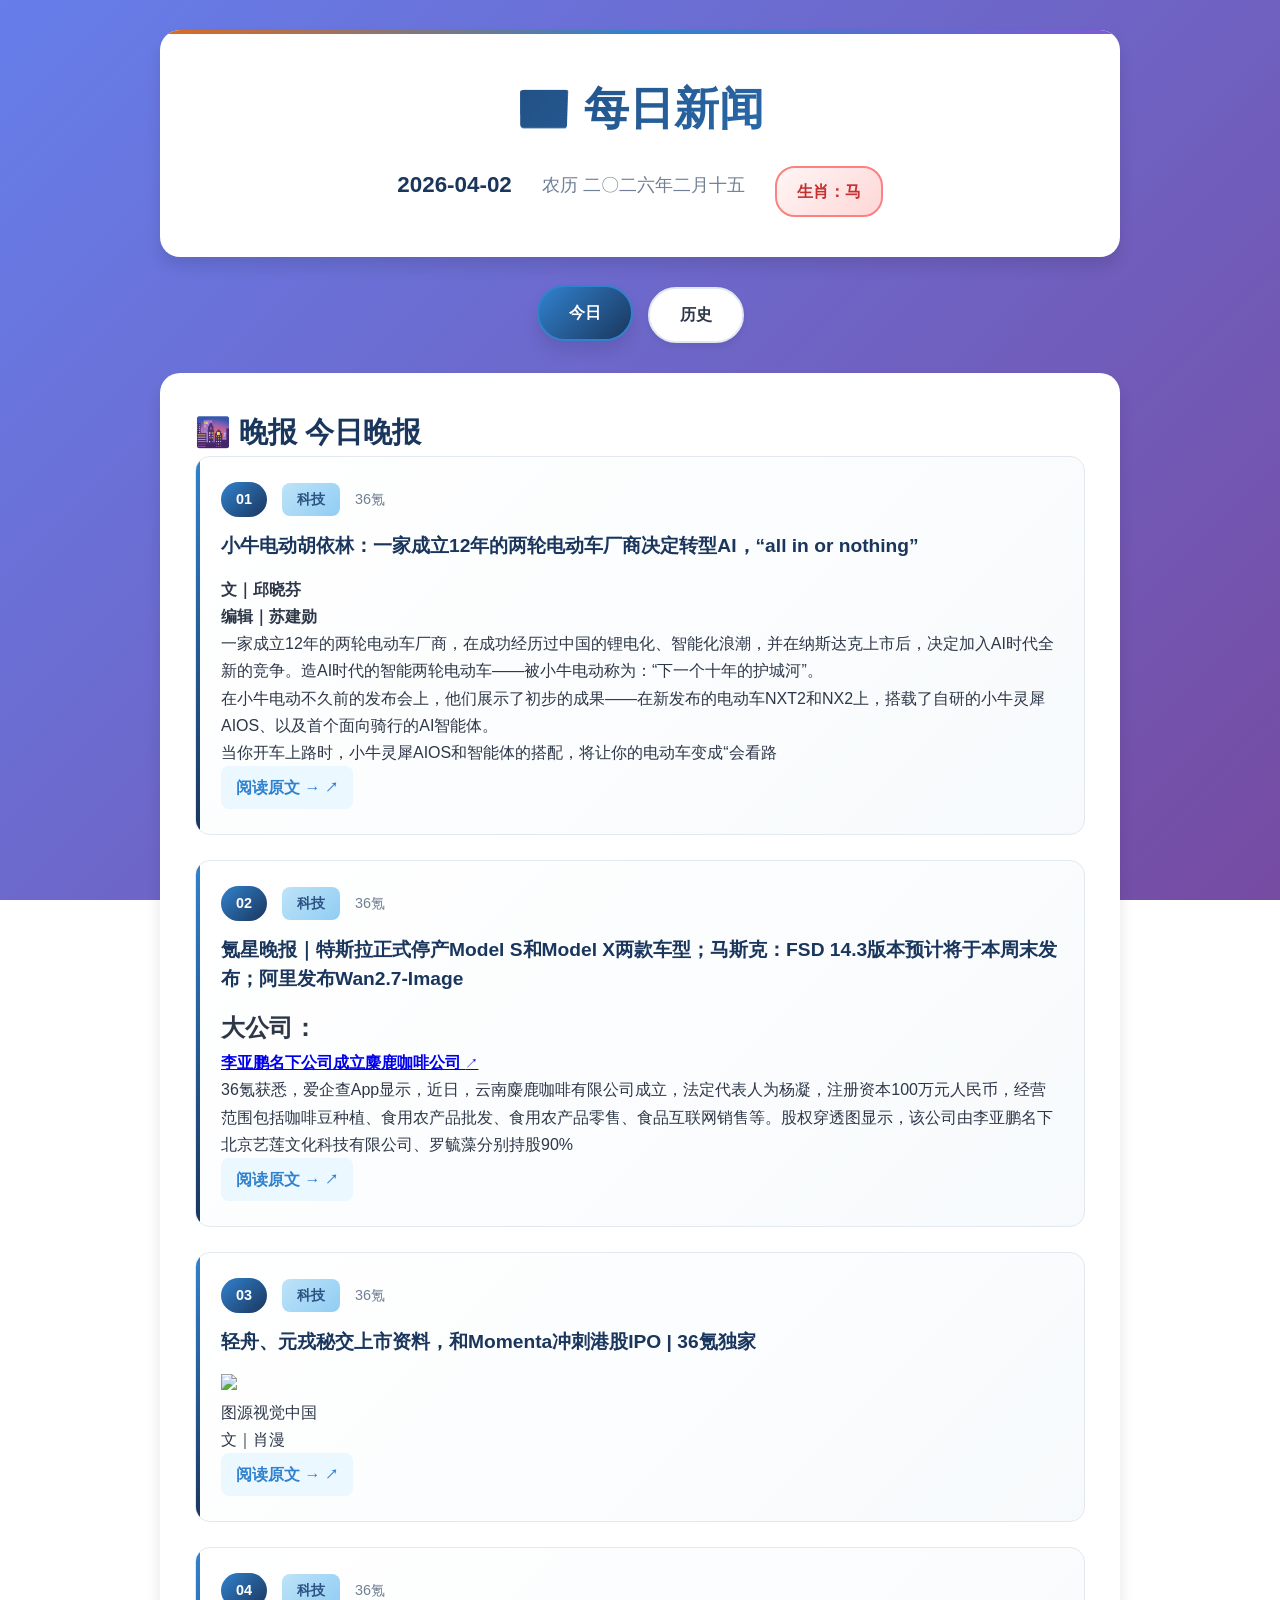
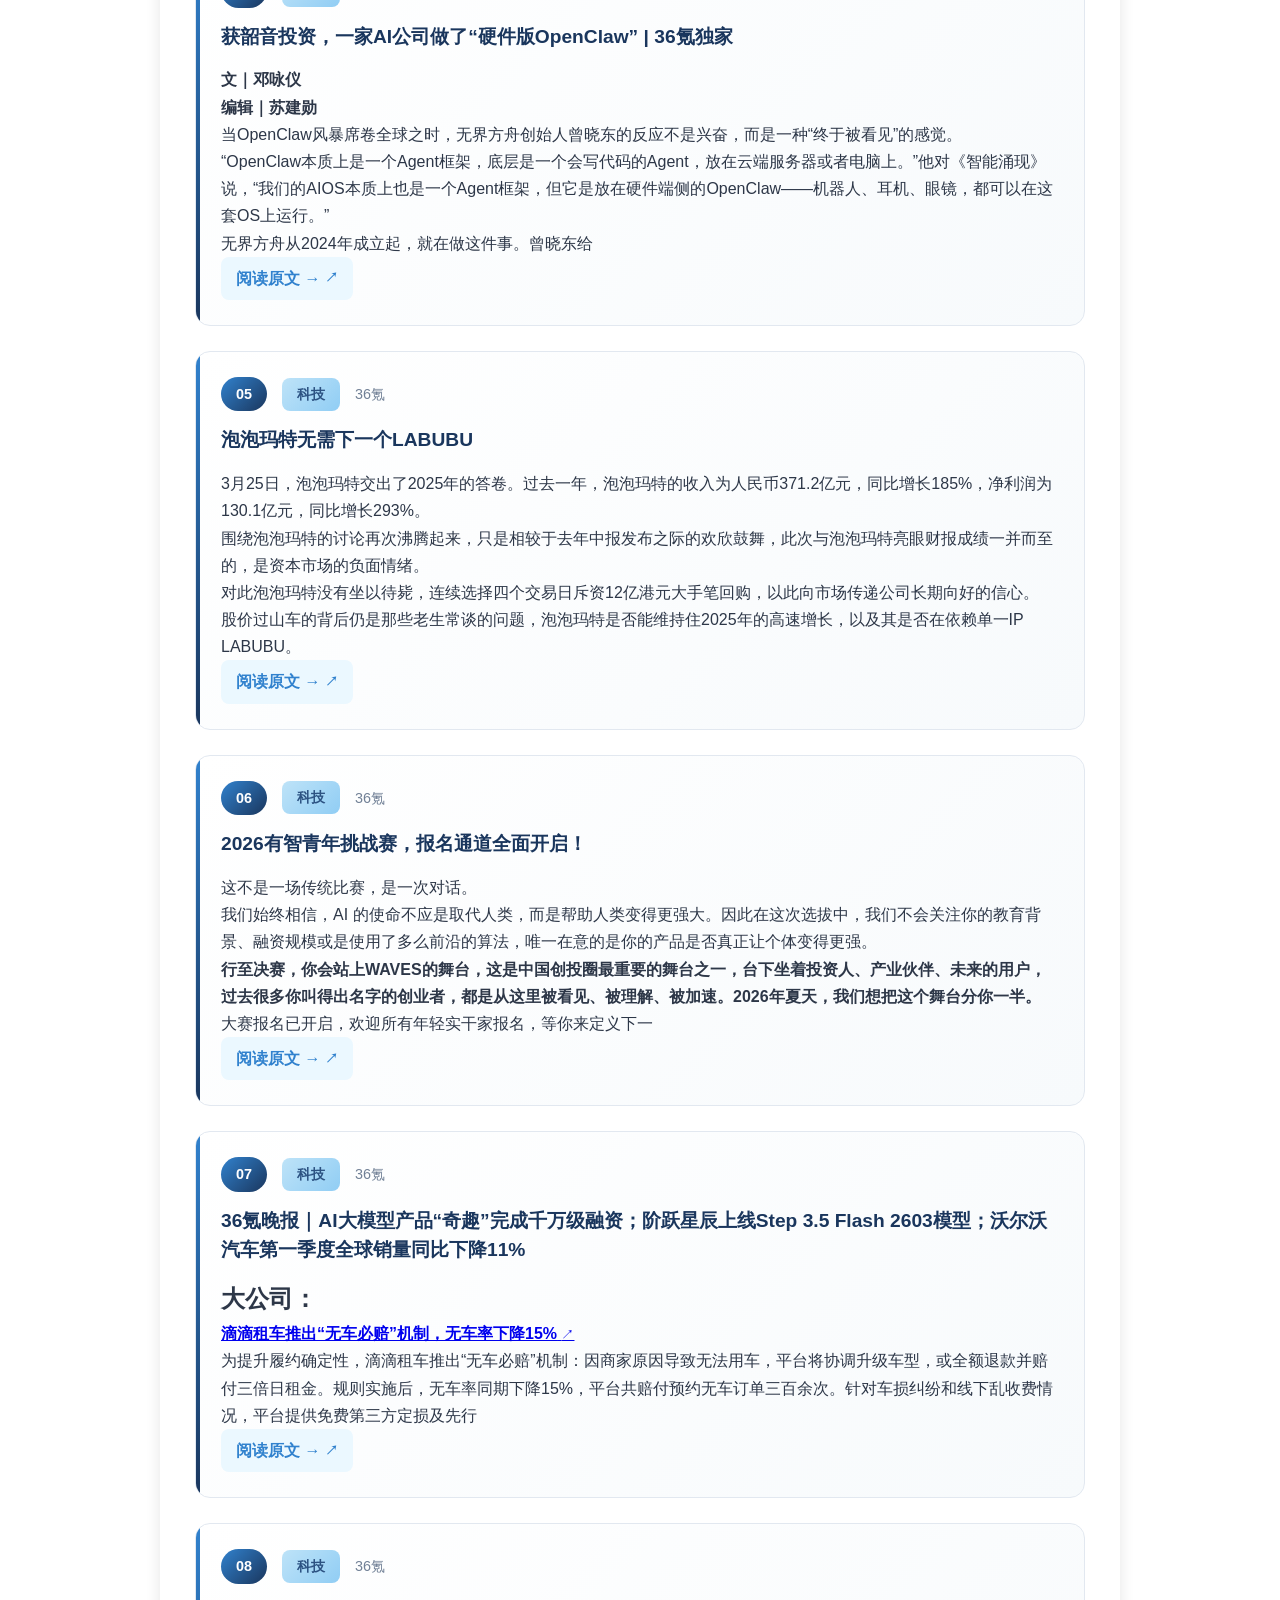
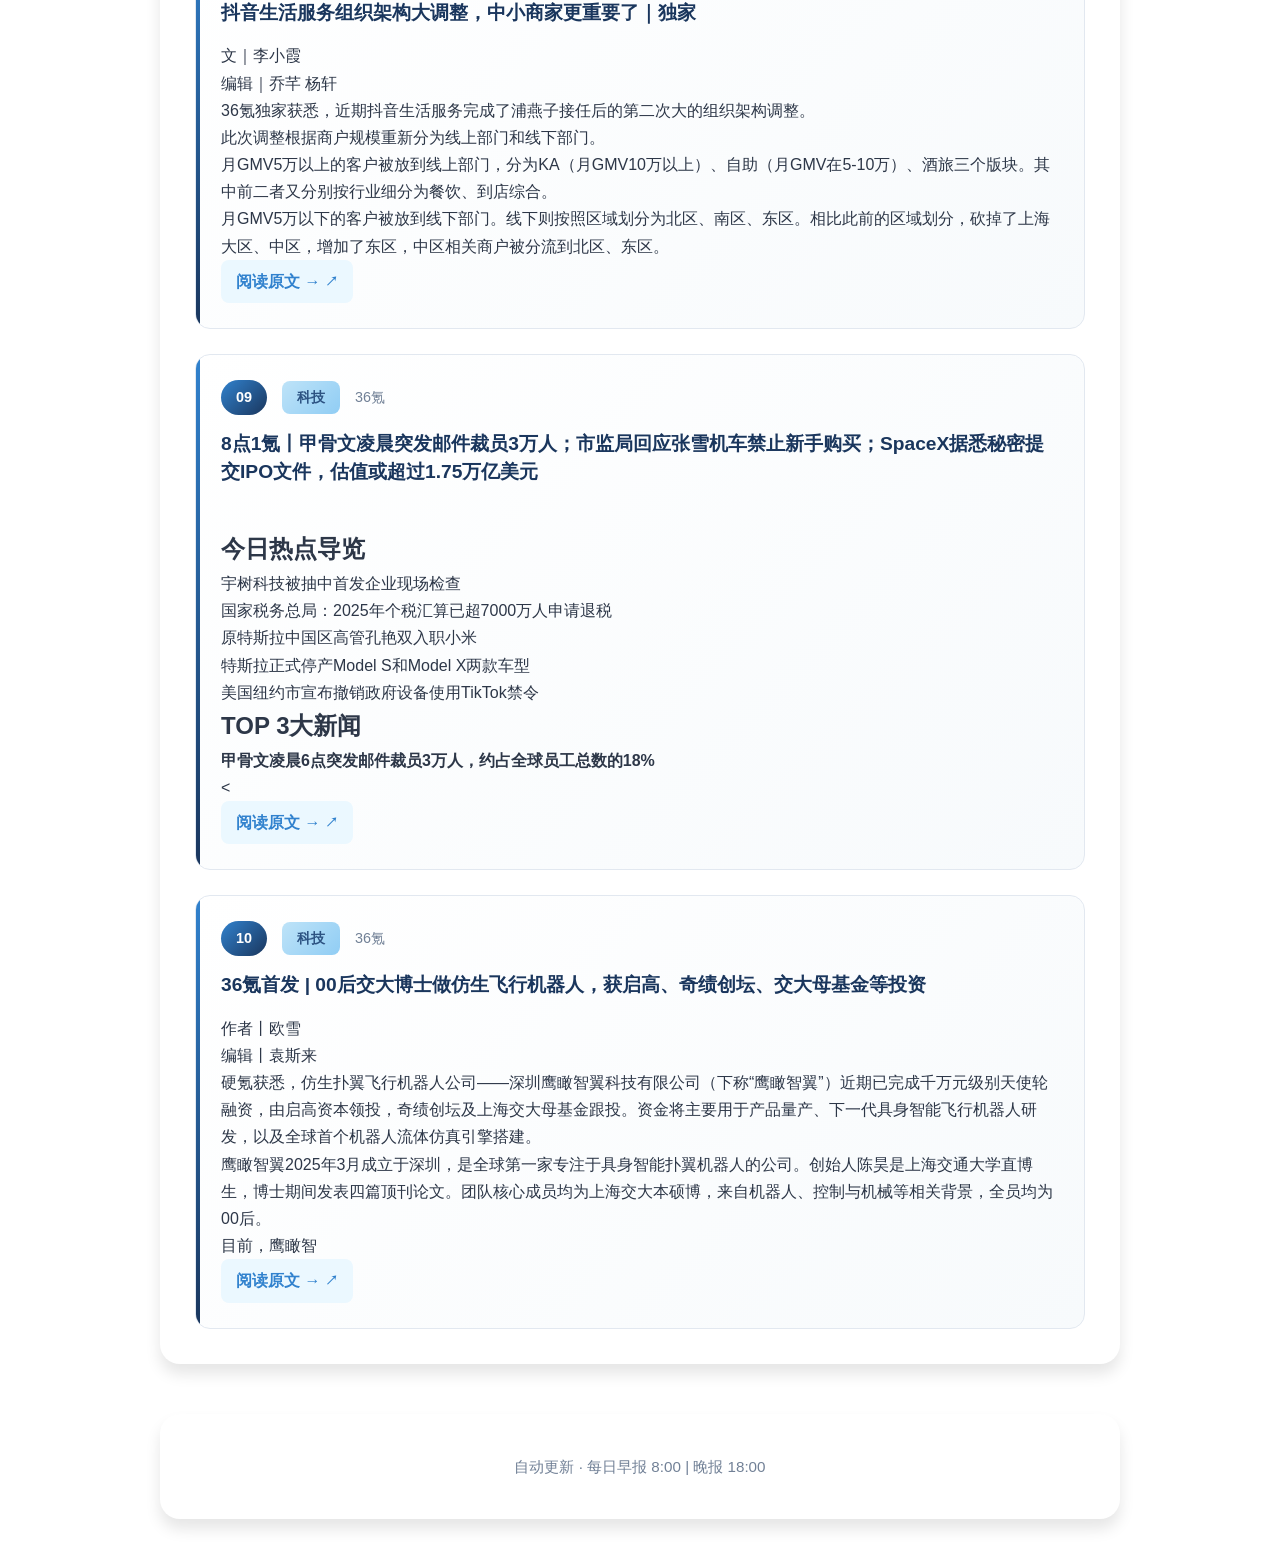
==== commit a989e5f3: "Improve news content and page design" ====
--- a/index.html
+++ b/index.html
@@ -36,34 +36,90 @@
                   <span class="news-category">科技</span>
                   <span class="news-source">36氪</span>
                 </div>
+                <h3 class="news-title">小牛电动胡依林：一家成立12年的两轮电动车厂商决定转型AI，“all in or nothing”</h3>
+                <p class="news-summary">
+ 
+ 
+  <p><strong>文｜邱晓芬</strong></p>
+  <p><strong>编辑｜苏建勋</strong></p>
+  <p>一家成立12年的两轮电动车厂商，在成功经历过中国的锂电化、智能化浪潮，并在纳斯达克上市后，决定加入AI时代全新的竞争。造AI时代的智能两轮电动车——被小牛电动称为：“下一个十年的护城河”。</p>
+  <p>在小牛电动不久前的发布会上，他们展示了初步的成果——在新发布的电动车NXT2和NX2上，搭载了自研的小牛灵犀AIOS、以及首个面向骑行的AI智能体。</p>
+  <p>当你开车上路时，小牛灵犀AIOS和智能体的搭配，将让你的电动车变成“会看路</p>
+                <a href="https://36kr.com/p/3748233045541637?f=rss" target="_blank" class="news-link">阅读原文 →</a>
+              </article>
+            
+              <article class="news-item">
+                <div class="news-header">
+                  <span class="news-number">02</span>
+                  <span class="news-category">科技</span>
+                  <span class="news-source">36氪</span>
+                </div>
+                <h3 class="news-title">氪星晚报｜特斯拉正式停产Model S和Model X两款车型；马斯克：FSD 14.3版本预计将于本周末发布；阿里发布Wan2.7-Image</h3>
+                <p class="news-summary">
+ 
+ 
+  <h2>大公司：</h2>
+  <p><a target="_blank" rel="noopener noreferrer" href="https://36kr.com/newsflashes/3748036649796355"><strong>李亚鹏名下公司成立麋鹿咖啡公司</strong></a></p>
+  <p>36氪获悉，爱企查App显示，近日，云南麋鹿咖啡有限公司成立，法定代表人为杨凝，注册资本100万元人民币，经营范围包括咖啡豆种植、食用农产品批发、食用农产品零售、食品互联网销售等。股权穿透图显示，该公司由李亚鹏名下北京艺莲文化科技有限公司、罗毓藻分别持股90%</p>
+                <a href="https://36kr.com/p/3748061455778311?f=rss" target="_blank" class="news-link">阅读原文 →</a>
+              </article>
+            
+              <article class="news-item">
+                <div class="news-header">
+                  <span class="news-number">03</span>
+                  <span class="news-category">科技</span>
+                  <span class="news-source">36氪</span>
+                </div>
+                <h3 class="news-title">轻舟、元戎秘交上市资料，和Momenta冲刺港股IPO | 36氪独家</h3>
+                <p class="news-summary">
+ 
+ 
+  <p class="image-wrapper"><img data-img-size-val="1024,667" src="https://img.36krcdn.com/hsossms/20260401/v2_9db4d93ee5f14c9da248784a40a58ce8@6310690_oswg692601oswg1024oswg667_img_jpg?x-oss-process=image/quality,q_90/format,jpg/interlace,1"></p>
+  <p class="img-desc">图源视觉中国</p>
+  <p>文｜肖漫</p>
+ </p>
+                <a href="https://36kr.com/p/3748118174335747?f=rss" target="_blank" class="news-link">阅读原文 →</a>
+              </article>
+            
+              <article class="news-item">
+                <div class="news-header">
+                  <span class="news-number">04</span>
+                  <span class="news-category">科技</span>
+                  <span class="news-source">36氪</span>
+                </div>
+                <h3 class="news-title">获韶音投资，一家AI公司做了“硬件版OpenClaw” | 36氪独家</h3>
+                <p class="news-summary">
+ 
+ 
+  <p><strong>文｜邓咏仪</strong></p>
+  <p><strong>编辑｜苏建勋</strong></p>
+  <p>当OpenClaw风暴席卷全球之时，无界方舟创始人曾晓东的反应不是兴奋，而是一种“终于被看见”的感觉。</p>
+  <p>“OpenClaw本质上是一个Agent框架，底层是一个会写代码的Agent，放在云端服务器或者电脑上。”他对《智能涌现》说，“我们的AIOS本质上也是一个Agent框架，但它是放在硬件端侧的OpenClaw——机器人、耳机、眼镜，都可以在这套OS上运行。”</p>
+  <p>无界方舟从2024年成立起，就在做这件事。曾晓东给</p>
+                <a href="https://36kr.com/p/3749149674439169?f=rss" target="_blank" class="news-link">阅读原文 →</a>
+              </article>
+            
+              <article class="news-item">
+                <div class="news-header">
+                  <span class="news-number">05</span>
+                  <span class="news-category">科技</span>
+                  <span class="news-source">36氪</span>
+                </div>
                 <h3 class="news-title">泡泡玛特无需下一个LABUBU</h3>
                 <p class="news-summary">
  
  
   <p>3月25日，泡泡玛特交出了2025年的答卷。过去一年，泡泡玛特的收入为人民币371.2亿元，同比增长185%，净利润为130.1亿元，同比增长293%。</p>
-  <p>围绕泡泡</p>
+  <p>围绕泡泡玛特的讨论再次沸腾起来，只是相较于去年中报发布之际的欢欣鼓舞，此次与泡泡玛特亮眼财报成绩一并而至的，是资本市场的负面情绪。</p>
+  <p>对此泡泡玛特没有坐以待毙，连续选择四个交易日斥资12亿港元大手笔回购，以此向市场传递公司长期向好的信心。</p>
+  <p>股价过山车的背后仍是那些老生常谈的问题，泡泡玛特是否能维持住2025年的高速增长，以及其是否在依赖单一IP LABUBU。</p>
+ </p>
                 <a href="https://36kr.com/p/3749340971188992?f=rss" target="_blank" class="news-link">阅读原文 →</a>
               </article>
             
               <article class="news-item">
                 <div class="news-header">
-                  <span class="news-number">02</span>
-                  <span class="news-category">科技</span>
-                  <span class="news-source">36氪</span>
-                </div>
-                <h3 class="news-title">36氪首发 | 00后交大博士做仿生飞行机器人，获启高、奇绩创坛、交大母基金等投资</h3>
-                <p class="news-summary">
- 
- 
-  <p>作者丨欧雪</p>
-  <p>编辑丨袁斯来</p>
-  <p>硬氪获悉，仿生扑翼飞行机器人公司——深圳鹰瞰智翼科技有限公司（下称“鹰瞰智翼”）近期已完成千万元级别天使轮融资，由启高</p>
-                <a href="https://36kr.com/p/3748270618919424?f=rss" target="_blank" class="news-link">阅读原文 →</a>
-              </article>
-            
-              <article class="news-item">
-                <div class="news-header">
-                  <span class="news-number">03</span>
+                  <span class="news-number">06</span>
                   <span class="news-category">科技</span>
                   <span class="news-source">36氪</span>
                 </div>
@@ -72,13 +128,15 @@
  
  
   <p>这不是一场传统比赛，是一次对话。</p>
-  <p>我们始终相信，AI 的使命不应是取代人类，而是帮助人类变得更强大。因此在这次选拔中，我们不会关注你的教育背景、融资规模或是使用了</p>
+  <p>我们始终相信，AI 的使命不应是取代人类，而是帮助人类变得更强大。因此在这次选拔中，我们不会关注你的教育背景、融资规模或是使用了多么前沿的算法，唯一在意的是你的产品是否真正让个体变得更强。</p>
+  <p><strong>行至决赛，你会站上WAVES的舞台，这是中国创投圈最重要的舞台之一，台下坐着投资人、产业伙伴、未来的用户，过去很多你叫得出名字的创业者，都是从这里被看见、被理解、被加速。2026年夏天，我们想把这个舞台分你一半。</strong></p>
+  <p>大赛报名已开启，欢迎所有年轻实干家报名，等你来定义下一</p>
                 <a href="https://36kr.com/p/3748145916740100?f=rss" target="_blank" class="news-link">阅读原文 →</a>
               </article>
             
               <article class="news-item">
                 <div class="news-header">
-                  <span class="news-number">04</span>
+                  <span class="news-number">07</span>
                   <span class="news-category">科技</span>
                   <span class="news-source">36氪</span>
                 </div>
@@ -87,13 +145,14 @@
  
  
   <h2>大公司：</h2>
-  <p><a target="_blank" rel="noopener noreferrer" href="https://36kr.com/newsfl</p>
+  <p><a target="_blank" rel="noopener noreferrer" href="https://36kr.com/newsflashes/3749473158939139"><strong>滴滴租车推出“无车必赔”机制，无车率下降15%</strong></a></p>
+  <p>为提升履约确定性，滴滴租车推出“无车必赔”机制：因商家原因导致无法用车，平台将协调升级车型，或全额退款并赔付三倍日租金。规则实施后，无车率同期下降15%，平台共赔付预约无车订单三百余次。针对车损纠纷和线下乱收费情况，平台提供免费第三方定损及先行</p>
                 <a href="https://36kr.com/p/3749518049739271?f=rss" target="_blank" class="news-link">阅读原文 →</a>
               </article>
             
               <article class="news-item">
                 <div class="news-header">
-                  <span class="news-number">05</span>
+                  <span class="news-number">08</span>
                   <span class="news-category">科技</span>
                   <span class="news-source">36氪</span>
                 </div>
@@ -104,13 +163,16 @@
   <p>文｜李小霞</p>
   <p>编辑｜乔芊 杨轩</p>
   <p>36氪独家获悉，近期抖音生活服务完成了浦燕子接任后的第二次大的组织架构调整。</p>
-  <p>此次调整根据商户规</p>
+  <p>此次调整根据商户规模重新分为线上部门和线下部门。</p>
+  <p>月GMV5万以上的客户被放到线上部门，分为KA（月GMV10万以上）、自助（月GMV在5-10万）、酒旅三个版块。其中前二者又分别按行业细分为餐饮、到店综合。</p>
+  <p>月GMV5万以下的客户被放到线下部门。线下则按照区域划分为北区、南区、东区。相比此前的区域划分，砍掉了上海大区、中区，增加了东区，中区相关商户被分流到北区、东区。</p>
+</p>
                 <a href="https://36kr.com/p/3748296456143362?f=rss" target="_blank" class="news-link">阅读原文 →</a>
               </article>
             
               <article class="news-item">
                 <div class="news-header">
-                  <span class="news-number">06</span>
+                  <span class="news-number">09</span>
                   <span class="news-category">科技</span>
                   <span class="news-source">36氪</span>
                 </div>
@@ -121,69 +183,32 @@
   <p>&nbsp;</p>
   <h2>今日热点导览</h2>
   <p>宇树科技被抽中首发企业现场检查&nbsp;</p>
-  <p>国家税务总局：2025年个税汇算已超7000万人申</p>
+  <p>国家税务总局：2025年个税汇算已超7000万人申请退税&nbsp;</p>
+  <p>原特斯拉中国区高管孔艳双入职小米&nbsp;</p>
+  <p>特斯拉正式停产Model S和Model X两款车型&nbsp;</p>
+  <p>美国纽约市宣布撤销政府设备使用TikTok禁令</p>
+  <h2>TOP 3大新闻</h2>
+  <p><strong>甲骨文凌晨6点突发邮件裁员3万人，约占全球员工总数的18%</strong></p>
+  <</p>
                 <a href="https://36kr.com/p/3748927500387072?f=rss" target="_blank" class="news-link">阅读原文 →</a>
               </article>
             
               <article class="news-item">
                 <div class="news-header">
-                  <span class="news-number">07</span>
-                  <span class="news-category">科技</span>
-                  <span class="news-source">36氪</span>
-                </div>
-                <h3 class="news-title">小牛电动胡依林：一家成立12年的两轮电动车厂商决定转型AI，“all in or nothing”</h3>
-                <p class="news-summary">
- 
- 
-  <p><strong>文｜邱晓芬</strong></p>
-  <p><strong>编辑｜苏建勋</strong></p>
-  <p>一家成立12年的两轮电动车厂商，在成功经历过中国的</p>
-                <a href="https://36kr.com/p/3748233045541637?f=rss" target="_blank" class="news-link">阅读原文 →</a>
-              </article>
-            
-              <article class="news-item">
-                <div class="news-header">
-                  <span class="news-number">08</span>
-                  <span class="news-category">科技</span>
-                  <span class="news-source">36氪</span>
-                </div>
-                <h3 class="news-title">氪星晚报｜特斯拉正式停产Model S和Model X两款车型；马斯克：FSD 14.3版本预计将于本周末发布；阿里发布Wan2.7-Image</h3>
-                <p class="news-summary">
- 
- 
-  <h2>大公司：</h2>
-  <p><a target="_blank" rel="noopener noreferrer" href="https://36kr.com/newsfl</p>
-                <a href="https://36kr.com/p/3748061455778311?f=rss" target="_blank" class="news-link">阅读原文 →</a>
-              </article>
-            
-              <article class="news-item">
-                <div class="news-header">
-                  <span class="news-number">09</span>
-                  <span class="news-category">科技</span>
-                  <span class="news-source">36氪</span>
-                </div>
-                <h3 class="news-title">轻舟、元戎秘交上市资料，和Momenta冲刺港股IPO | 36氪独家</h3>
-                <p class="news-summary">
- 
- 
-  <p class="image-wrapper"><img data-img-size-val="1024,667" src="https://img.36krcdn.com/hsoss</p>
-                <a href="https://36kr.com/p/3748118174335747?f=rss" target="_blank" class="news-link">阅读原文 →</a>
-              </article>
-            
-              <article class="news-item">
-                <div class="news-header">
                   <span class="news-number">10</span>
                   <span class="news-category">科技</span>
                   <span class="news-source">36氪</span>
                 </div>
-                <h3 class="news-title">获韶音投资，一家AI公司做了“硬件版OpenClaw” | 36氪独家</h3>
-                <p class="news-summary">
- 
- 
-  <p><strong>文｜邓咏仪</strong></p>
-  <p><strong>编辑｜苏建勋</strong></p>
-  <p>当OpenClaw风暴席卷全球之时，无界方舟创始人</p>
-                <a href="https://36kr.com/p/3749149674439169?f=rss" target="_blank" class="news-link">阅读原文 →</a>
+                <h3 class="news-title">36氪首发 | 00后交大博士做仿生飞行机器人，获启高、奇绩创坛、交大母基金等投资</h3>
+                <p class="news-summary">
+ 
+ 
+  <p>作者丨欧雪</p>
+  <p>编辑丨袁斯来</p>
+  <p>硬氪获悉，仿生扑翼飞行机器人公司——深圳鹰瞰智翼科技有限公司（下称“鹰瞰智翼”）近期已完成千万元级别天使轮融资，由启高资本领投，奇绩创坛及上海交大母基金跟投。资金将主要用于产品量产、下一代具身智能飞行机器人研发，以及全球首个机器人流体仿真引擎搭建。</p>
+  <p>鹰瞰智翼2025年3月成立于深圳，是全球第一家专注于具身智能扑翼机器人的公司。创始人陈昊是上海交通大学直博生，博士期间发表四篇顶刊论文。团队核心成员均为上海交大本硕博，来自机器人、控制与机械等相关背景，全员均为00后。</p>
+  <p>目前，鹰瞰智</p>
+                <a href="https://36kr.com/p/3748270618919424?f=rss" target="_blank" class="news-link">阅读原文 →</a>
               </article>
             
           </div>
--- a/css/style.css
+++ b/css/style.css
@@ -1,16 +1,19 @@
-/* 每日新闻 - 样式表 */
+/* 每日新闻 - 增强版样式表 */
 
 :root {
-  --primary-color: #2c3e50;
-  --accent-color: #3498db;
-  --morning-color: #f39c12;
-  --evening-color: #9b59b6;
-  --bg-color: #f8f9fa;
+  --primary-color: #1a365d;
+  --accent-color: #3182ce;
+  --morning-color: #dd6b20;
+  --evening-color: #805ad5;
+  --success-color: #38a169;
+  --warning-color: #d69e2e;
+  --bg-color: #f7fafc;
   --card-bg: #ffffff;
-  --text-color: #2c3e50;
-  --text-light: #7f8c8d;
-  --border-color: #e9ecef;
-  --shadow: 0 2px 10px rgba(0, 0, 0, 0.08);
+  --text-color: #2d3748;
+  --text-light: #718096;
+  --border-color: #e2e8f0;
+  --shadow: 0 4px 6px rgba(0, 0, 0, 0.07);
+  --shadow-lg: 0 10px 15px rgba(0, 0, 0, 0.1);
 }
 
 * {
@@ -21,277 +24,424 @@
 
 body {
   font-family: -apple-system, BlinkMacSystemFont, 'Segoe UI', 'PingFang SC', 'Hiragino Sans GB', 'Microsoft YaHei', sans-serif;
-  background-color: var(--bg-color);
+  background: linear-gradient(135deg, #667eea 0%, #764ba2 100%);
+  background-attachment: fixed;
   color: var(--text-color);
-  line-height: 1.6;
+  line-height: 1.7;
+  min-height: 100vh;
 }
 
 .container {
-  max-width: 900px;
+  max-width: 1000px;
   margin: 0 auto;
-  padding: 20px;
-}
-
-/* Header */
+  padding: 30px 20px;
+}
+
+/* Header 增强版 */
 header {
+  background: var(--card-bg);
+  border-radius: 20px;
+  padding: 40px;
+  margin-bottom: 30px;
+  box-shadow: var(--shadow-lg);
   text-align: center;
-  padding: 30px 0;
-  border-bottom: 2px solid var(--border-color);
-  margin-bottom: 30px;
+  position: relative;
+  overflow: hidden;
+}
+
+header::before {
+  content: '';
+  position: absolute;
+  top: 0;
+  left: 0;
+  right: 0;
+  height: 4px;
+  background: linear-gradient(90deg, var(--morning-color), var(--accent-color), var(--evening-color));
 }
 
 header h1 {
-  font-size: 2.5rem;
+  font-size: 2.8rem;
+  background: linear-gradient(135deg, var(--primary-color), var(--accent-color));
+  -webkit-background-clip: text;
+  -webkit-text-fill-color: transparent;
+  background-clip: text;
+  margin-bottom: 20px;
+  font-weight: 800;
+}
+
+.date-info {
+  display: flex;
+  justify-content: center;
+  gap: 30px;
+  flex-wrap: wrap;
+  margin-top: 20px;
+}
+
+.date-card {
+  background: linear-gradient(135deg, #f0fff4, #e6fffa);
+  padding: 15px 30px;
+  border-radius: 12px;
+  border: 2px solid var(--success-color);
+}
+
+.solar-date {
+  font-size: 1.4rem;
+  font-weight: 700;
   color: var(--primary-color);
-  margin-bottom: 15px;
-}
-
-.date-info {
-  display: flex;
-  justify-content: center;
-  gap: 20px;
-  flex-wrap: wrap;
-}
-
-.solar-date {
-  font-size: 1.2rem;
-  font-weight: 600;
-  color: var(--primary-color);
 }
 
 .lunar-date {
-  font-size: 1rem;
-  color: var(--text-light);
+  font-size: 1.1rem;
+  color: var(--text-light);
+  margin-top: 5px;
 }
 
 .zodiac {
-  font-size: 1rem;
-  color: var(--accent-color);
-}
-
-/* Navigation */
+  background: linear-gradient(135deg, #fff5f5, #fed7d7);
+  padding: 10px 20px;
+  border-radius: 20px;
+  color: #c53030;
+  font-weight: 600;
+  border: 2px solid #fc8181;
+}
+
+/* Navigation 增强版 */
 .nav-tabs {
   display: flex;
-  gap: 10px;
+  gap: 15px;
   margin-bottom: 30px;
   justify-content: center;
+  flex-wrap: wrap;
 }
 
 .nav-tabs a {
-  padding: 10px 25px;
+  padding: 12px 30px;
   background: var(--card-bg);
   border: 2px solid var(--border-color);
-  border-radius: 25px;
+  border-radius: 30px;
   text-decoration: none;
   color: var(--text-color);
-  font-weight: 500;
+  font-weight: 600;
   transition: all 0.3s ease;
+  box-shadow: var(--shadow);
 }
 
 .nav-tabs a:hover,
 .nav-tabs a.active {
-  background: var(--accent-color);
+  background: linear-gradient(135deg, var(--accent-color), var(--primary-color));
   border-color: var(--accent-color);
   color: white;
-}
-
-/* News Sections */
+  transform: translateY(-2px);
+  box-shadow: var(--shadow-lg);
+}
+
+/* News Sections 增强版 */
 .news-section {
   background: var(--card-bg);
-  border-radius: 12px;
+  border-radius: 20px;
+  padding: 35px;
+  margin-bottom: 30px;
+  box-shadow: var(--shadow-lg);
+}
+
+.section-header {
+  display: flex;
+  align-items: center;
+  justify-content: space-between;
+  margin-bottom: 25px;
+  padding-bottom: 15px;
+  border-bottom: 3px solid var(--border-color);
+  flex-wrap: wrap;
+  gap: 15px;
+}
+
+.section-title {
+  font-size: 1.8rem;
+  color: var(--primary-color);
+  font-weight: 700;
+  display: flex;
+  align-items: center;
+  gap: 10px;
+}
+
+.section-title.morning {
+  color: var(--morning-color);
+}
+
+.section-title.evening {
+  color: var(--evening-color);
+}
+
+.section-meta {
+  font-size: 0.9rem;
+  color: var(--text-light);
+  background: #f7fafc;
+  padding: 8px 15px;
+  border-radius: 20px;
+}
+
+/* News List 增强版 */
+.news-list {
+  display: grid;
+  gap: 25px;
+}
+
+.news-item {
+  background: linear-gradient(135deg, #ffffff, #f7fafc);
+  border: 1px solid var(--border-color);
+  border-radius: 15px;
   padding: 25px;
-  margin-bottom: 30px;
-  box-shadow: var(--shadow);
-}
-
-.section-title {
-  font-size: 1.5rem;
+  transition: all 0.3s ease;
+  position: relative;
+  overflow: hidden;
+}
+
+.news-item::before {
+  content: '';
+  position: absolute;
+  left: 0;
+  top: 0;
+  bottom: 0;
+  width: 4px;
+  background: linear-gradient(180deg, var(--accent-color), var(--primary-color));
+}
+
+.news-item:hover {
+  box-shadow: var(--shadow-lg);
+  transform: translateY(-3px);
+  border-color: var(--accent-color);
+}
+
+.news-header {
+  display: flex;
+  align-items: center;
+  gap: 15px;
+  margin-bottom: 15px;
+  flex-wrap: wrap;
+}
+
+.news-number {
+  background: linear-gradient(135deg, var(--accent-color), var(--primary-color));
+  color: white;
+  padding: 5px 15px;
+  border-radius: 20px;
+  font-size: 0.9rem;
+  font-weight: 700;
+  min-width: 40px;
+  text-align: center;
+}
+
+.news-category {
+  background: linear-gradient(135deg, #bee3f8, #90cdf4);
+  color: #2c5282;
+  padding: 5px 15px;
+  border-radius: 8px;
+  font-size: 0.85rem;
+  font-weight: 600;
+}
+
+.news-category.金融 { background: linear-gradient(135deg, #fef5e7, #fbd38d); color: #c05621; }
+.news-category.科技 { background: linear-gradient(135deg, #e6fffa, #81e6d9); color: #234e52; }
+.news-category.民生 { background: linear-gradient(135deg, #faf5ff, #d6bcfa); color: #553c9a; }
+.news-category.娱乐 { background: linear-gradient(135deg, #fff5f5, #feb2b2); color: #c53030; }
+.news-category.社会 { background: linear-gradient(135deg, #f0fff4, #9ae6b4); color: #22543d; }
+
+.news-source {
+  color: var(--text-light);
+  font-size: 0.9rem;
+  display: flex;
+  align-items: center;
+  gap: 5px;
+}
+
+.news-time {
+  background: #edf2f7;
+  padding: 3px 10px;
+  border-radius: 10px;
+  font-size: 0.8rem;
+  color: var(--text-light);
+}
+
+.news-title {
+  font-size: 1.2rem;
   color: var(--primary-color);
-  margin-bottom: 20px;
-  padding-bottom: 10px;
-  border-bottom: 2px solid var(--border-color);
-}
-
-.section-title:has(.morning) {
-  border-bottom-color: var(--morning-color);
-}
-
-.section-title:has(.evening) {
-  border-bottom-color: var(--evening-color);
-}
-
-/* News List */
-.news-list {
-  display: flex;
-  flex-direction: column;
-  gap: 20px;
-}
-
-.news-item {
-  padding: 20px;
-  border: 1px solid var(--border-color);
+  margin-bottom: 12px;
+  line-height: 1.5;
+  font-weight: 600;
+}
+
+.news-summary {
+  color: var(--text-light);
+  font-size: 1rem;
+  line-height: 1.8;
+  margin-bottom: 15px;
+  text-align: justify;
+}
+
+.news-footer {
+  display: flex;
+  justify-content: space-between;
+  align-items: center;
+  flex-wrap: wrap;
+  gap: 15px;
+  padding-top: 15px;
+  border-top: 1px dashed var(--border-color);
+}
+
+.news-link {
+  display: inline-flex;
+  align-items: center;
+  gap: 5px;
+  color: var(--accent-color);
+  text-decoration: none;
+  font-weight: 600;
+  transition: all 0.3s ease;
+  padding: 8px 15px;
   border-radius: 8px;
-  transition: all 0.3s ease;
-}
-
-.news-item:hover {
-  box-shadow: 0 4px 15px rgba(0, 0, 0, 0.1);
-  transform: translateY(-2px);
-}
-
-.news-header {
-  display: flex;
-  align-items: center;
-  gap: 15px;
-  margin-bottom: 10px;
-  flex-wrap: wrap;
-}
-
-.news-number {
+  background: #ebf8ff;
+}
+
+.news-link:hover {
   background: var(--accent-color);
   color: white;
-  padding: 3px 10px;
-  border-radius: 15px;
-  font-size: 0.85rem;
-  font-weight: 600;
-}
-
-.news-category {
-  background: #e3f2fd;
-  color: var(--accent-color);
-  padding: 3px 10px;
-  border-radius: 4px;
-  font-size: 0.8rem;
-  font-weight: 500;
-}
-
-.news-source {
-  color: var(--text-light);
-  font-size: 0.85rem;
-}
-
-.news-title {
-  font-size: 1.1rem;
-  color: var(--primary-color);
-  margin-bottom: 10px;
-  line-height: 1.4;
-}
-
-.news-summary {
-  color: var(--text-light);
-  font-size: 0.95rem;
-  line-height: 1.6;
-  margin-bottom: 12px;
-}
-
-.news-link {
-  display: inline-block;
-  color: var(--accent-color);
-  text-decoration: none;
-  font-weight: 500;
-  transition: color 0.3s ease;
-}
-
-.news-link:hover {
-  color: var(--primary-color);
-}
-
-/* History Page */
+}
+
+.hotness-badge {
+  display: flex;
+  align-items: center;
+  gap: 5px;
+  color: var(--warning-color);
+  font-weight: 600;
+  font-size: 0.9rem;
+}
+
+/* History Page 增强版 */
 .history-section {
   background: var(--card-bg);
+  border-radius: 20px;
+  padding: 35px;
+  box-shadow: var(--shadow-lg);
+}
+
+.history-list {
+  display: grid;
+  gap: 15px;
+}
+
+.history-item {
+  display: flex;
+  justify-content: space-between;
+  align-items: center;
+  padding: 20px;
+  border: 2px solid var(--border-color);
   border-radius: 12px;
-  padding: 25px;
+  flex-wrap: wrap;
+  gap: 15px;
+  transition: all 0.3s ease;
+}
+
+.history-item:hover {
+  border-color: var(--accent-color);
   box-shadow: var(--shadow);
-}
-
-.history-list {
+  transform: translateX(5px);
+}
+
+.history-date {
   display: flex;
   flex-direction: column;
-  gap: 15px;
-}
-
-.history-item {
-  display: flex;
-  justify-content: space-between;
-  align-items: center;
-  padding: 15px 20px;
-  border: 1px solid var(--border-color);
-  border-radius: 8px;
-  flex-wrap: wrap;
+}
+
+.history-date .date {
+  font-weight: 700;
+  color: var(--primary-color);
+  font-size: 1.1rem;
+}
+
+.history-date .lunar {
+  font-size: 0.9rem;
+  color: var(--text-light);
+}
+
+.history-links {
+  display: flex;
   gap: 10px;
 }
 
-.history-date {
-  display: flex;
-  flex-direction: column;
-}
-
-.history-date .date {
-  font-weight: 600;
-  color: var(--primary-color);
-}
-
-.history-date .lunar {
-  font-size: 0.85rem;
-  color: var(--text-light);
-}
-
-.history-links {
-  display: flex;
-  gap: 10px;
-}
-
 .tag {
-  padding: 5px 15px;
-  border-radius: 15px;
+  padding: 8px 20px;
+  border-radius: 20px;
   text-decoration: none;
-  font-size: 0.85rem;
-  font-weight: 500;
+  font-size: 0.9rem;
+  font-weight: 600;
   transition: all 0.3s ease;
 }
 
 .tag.morning {
-  background: var(--morning-color);
+  background: linear-gradient(135deg, var(--morning-color), #ed8936);
   color: white;
 }
 
 .tag.evening {
-  background: var(--evening-color);
+  background: linear-gradient(135deg, var(--evening-color), #9f7aea);
   color: white;
 }
 
 .tag:hover {
-  opacity: 0.8;
   transform: scale(1.05);
+  box-shadow: var(--shadow);
 }
 
 .back-link {
-  margin-top: 20px;
+  margin-top: 30px;
   text-align: center;
 }
 
 .back-link a {
   color: var(--accent-color);
   text-decoration: none;
-  font-weight: 500;
+  font-weight: 600;
+  padding: 12px 30px;
+  border: 2px solid var(--accent-color);
+  border-radius: 25px;
+  transition: all 0.3s ease;
+  display: inline-block;
+}
+
+.back-link a:hover {
+  background: var(--accent-color);
+  color: white;
 }
 
 /* Empty State */
 .empty-state {
   text-align: center;
-  padding: 60px 20px;
-  color: var(--text-light);
-  font-size: 1.1rem;
-}
-
-/* Footer */
+  padding: 80px 20px;
+  color: var(--text-light);
+  font-size: 1.2rem;
+  background: var(--card-bg);
+  border-radius: 20px;
+  box-shadow: var(--shadow);
+}
+
+/* Footer 增强版 */
 footer {
   text-align: center;
-  padding: 30px 0;
-  margin-top: 40px;
-  border-top: 1px solid var(--border-color);
-  color: var(--text-light);
-  font-size: 0.9rem;
+  padding: 40px 20px;
+  margin-top: 50px;
+  background: var(--card-bg);
+  border-radius: 20px;
+  box-shadow: var(--shadow-lg);
+}
+
+footer p {
+  color: var(--text-light);
+  font-size: 0.95rem;
+}
+
+footer .update-time {
+  margin-top: 10px;
+  font-size: 0.85rem;
+  color: var(--text-light);
 }
 
 /* Responsive */
@@ -300,35 +450,43 @@
     padding: 15px;
   }
 
+  header {
+    padding: 25px 20px;
+  }
+
   header h1 {
     font-size: 2rem;
   }
 
   .date-info {
     flex-direction: column;
-    gap: 5px;
+    gap: 10px;
+  }
+
+  .section-header {
+    flex-direction: column;
+    align-items: flex-start;
   }
 
   .news-header {
     gap: 10px;
   }
 
-  .history-item {
-    flex-direction: column;
-    align-items: flex-start;
+  .news-item {
+    padding: 20px;
   }
 
   .nav-tabs a {
-    padding: 8px 20px;
+    padding: 10px 20px;
     font-size: 0.9rem;
   }
 }
 
 /* Animation */
-@keyframes fadeIn {
+@keyframes fadeInUp {
   from {
     opacity: 0;
-    transform: translateY(20px);
+    transform: translateY(30px);
   }
   to {
     opacity: 1;
@@ -337,11 +495,26 @@
 }
 
 .news-item {
-  animation: fadeIn 0.5s ease forwards;
+  animation: fadeInUp 0.6s ease forwards;
 }
 
 .news-item:nth-child(1) { animation-delay: 0.1s; }
-.news-item:nth-child(2) { animation-delay: 0.2s; }
-.news-item:nth-child(3) { animation-delay: 0.3s; }
-.news-item:nth-child(4) { animation-delay: 0.4s; }
-.news-item:nth-child(5) { animation-delay: 0.5s; }
+.news-item:nth-child(2) { animation-delay: 0.15s; }
+.news-item:nth-child(3) { animation-delay: 0.2s; }
+.news-item:nth-child(4) { animation-delay: 0.25s; }
+.news-item:nth-child(5) { animation-delay: 0.3s; }
+.news-item:nth-child(6) { animation-delay: 0.35s; }
+.news-item:nth-child(7) { animation-delay: 0.4s; }
+.news-item:nth-child(8) { animation-delay: 0.45s; }
+.news-item:nth-child(9) { animation-delay: 0.5s; }
+.news-item:nth-child(10) { animation-delay: 0.55s; }
+
+/* Loading */
+@keyframes pulse {
+  0%, 100% { opacity: 1; }
+  50% { opacity: 0.5; }
+}
+
+.loading {
+  animation: pulse 1.5s ease infinite;
+}
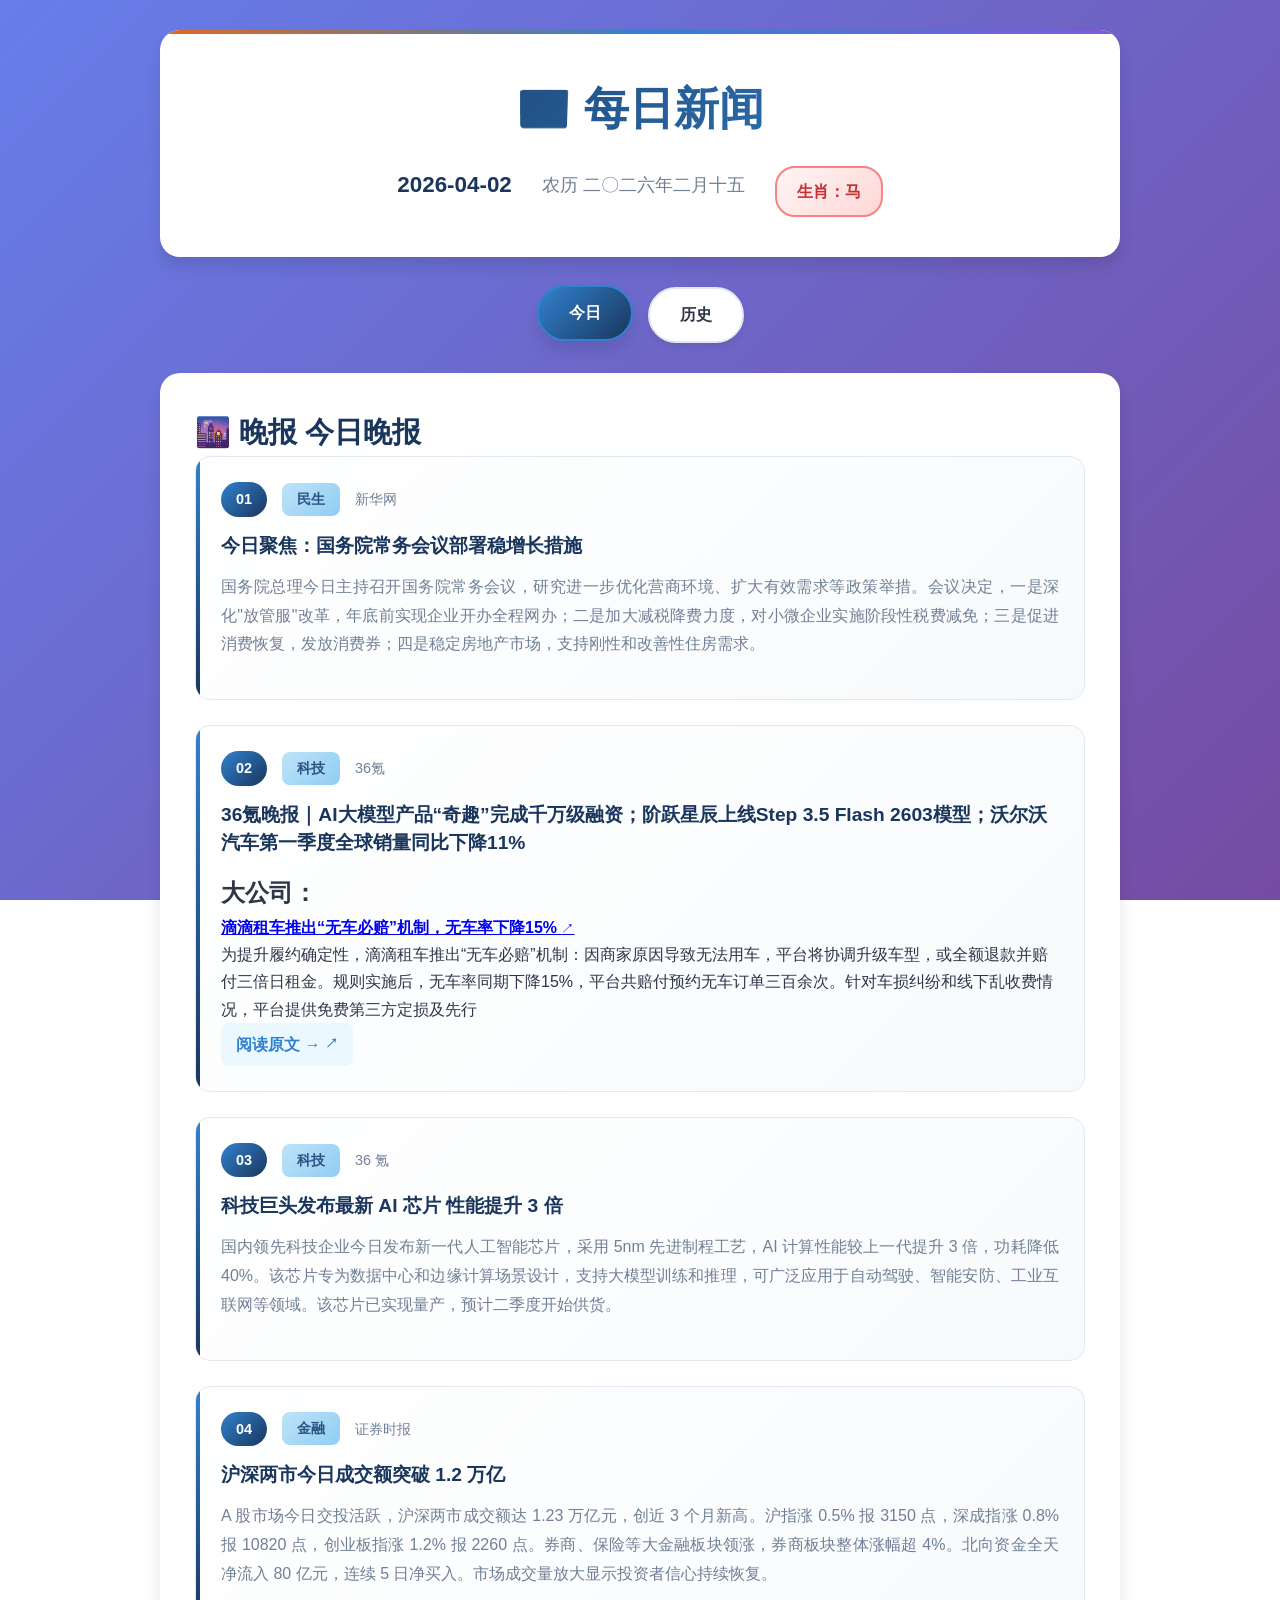
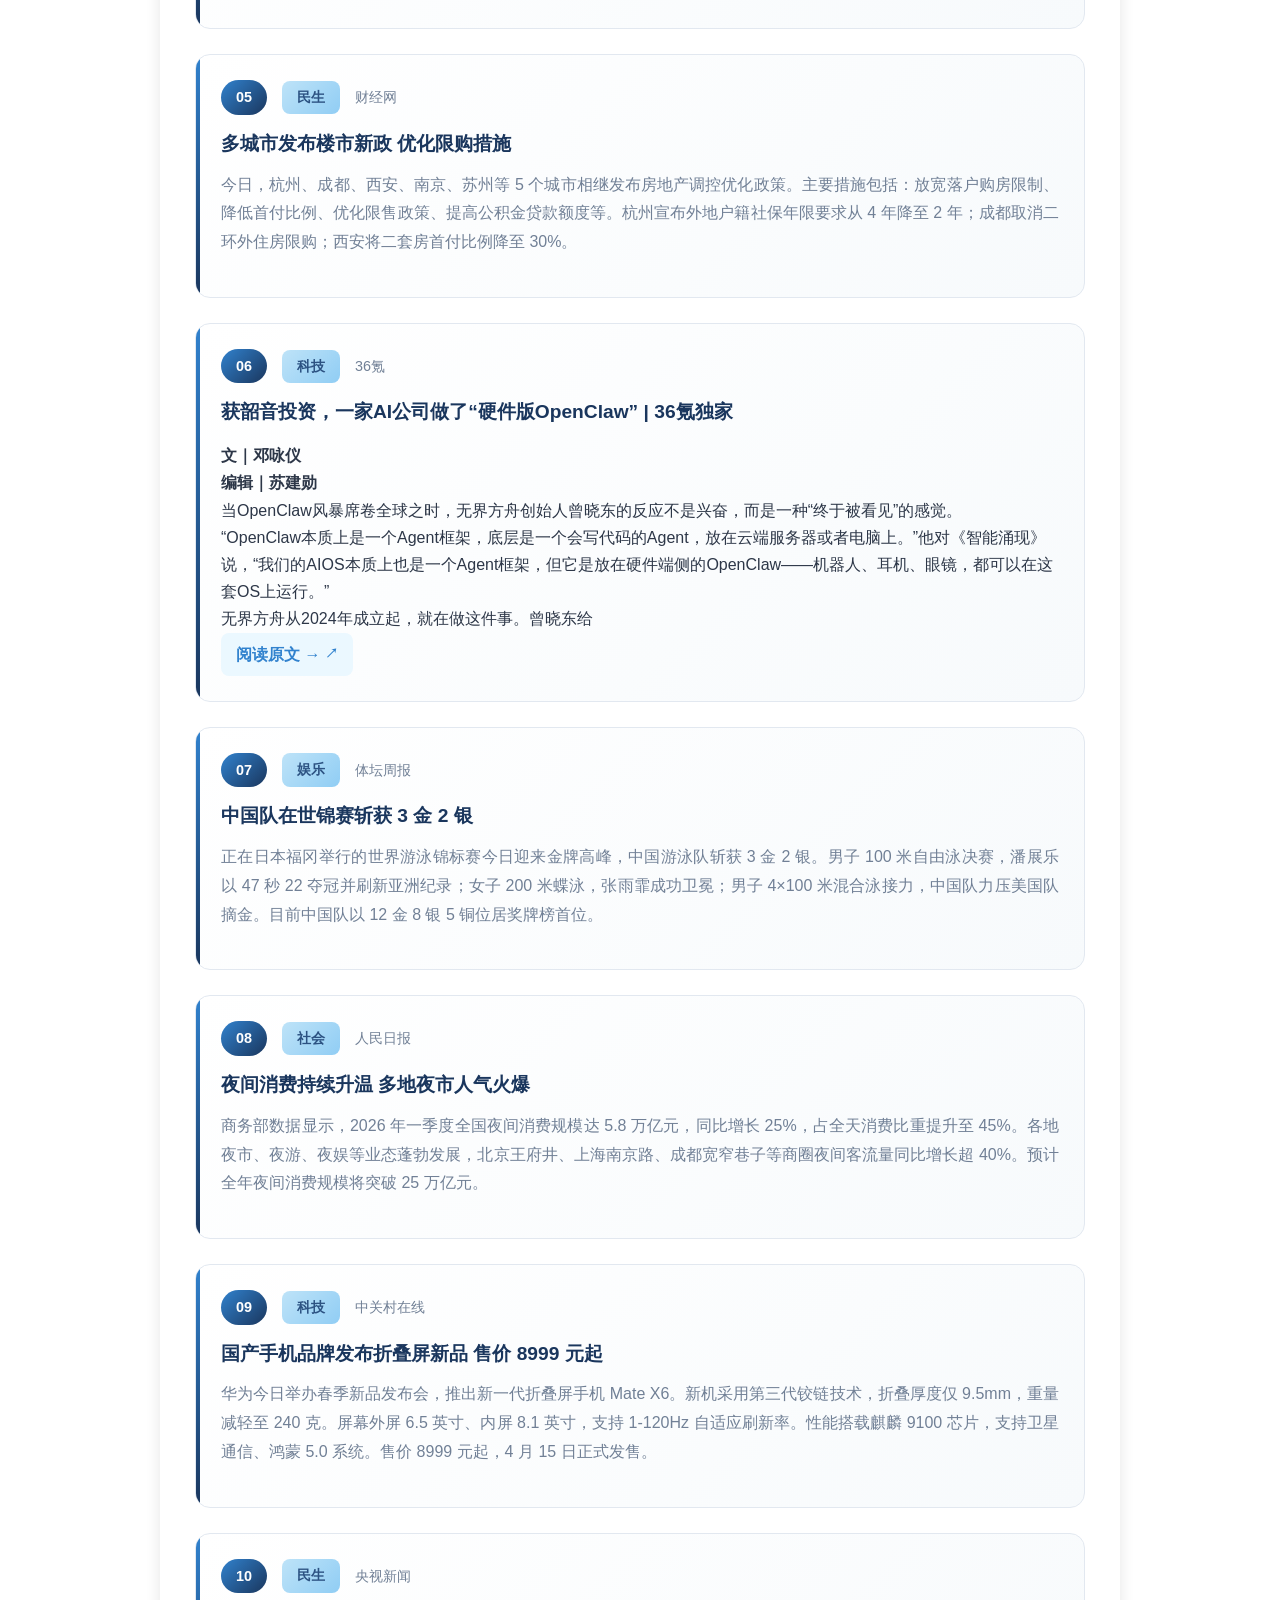
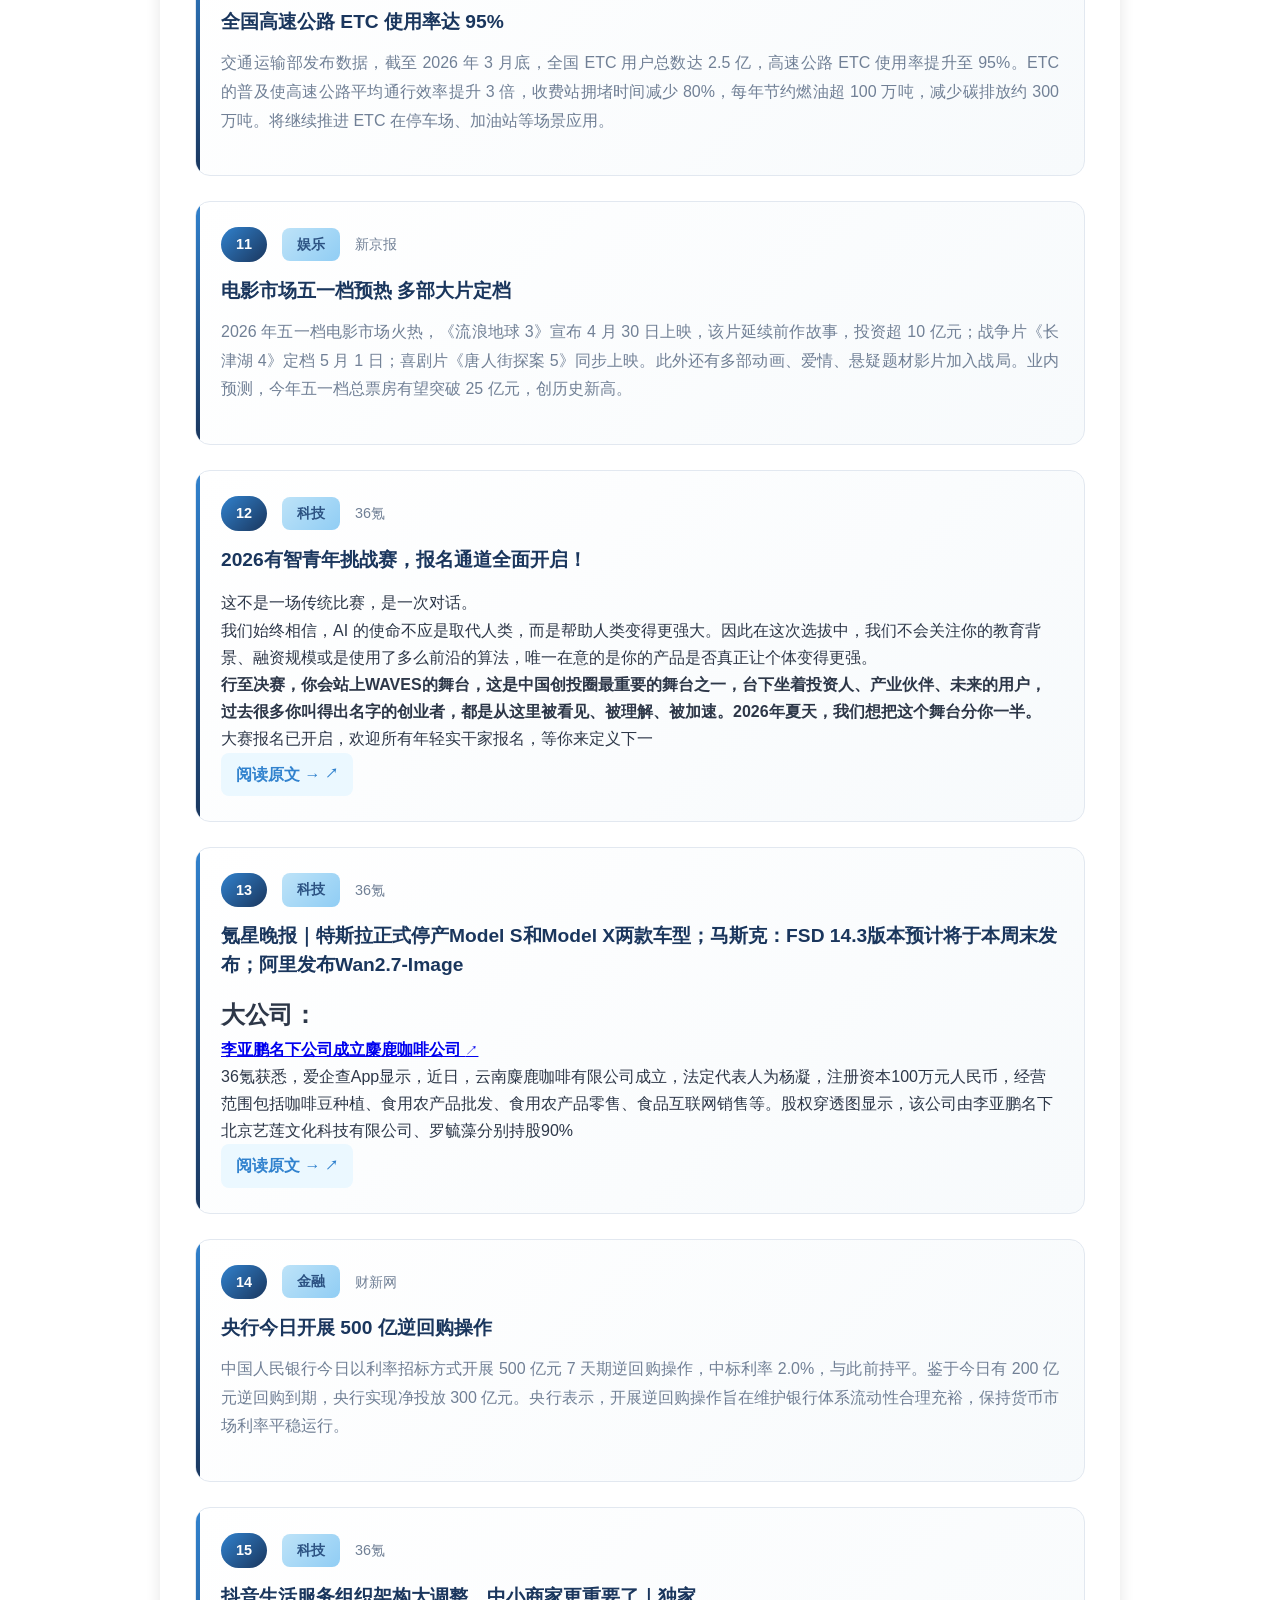
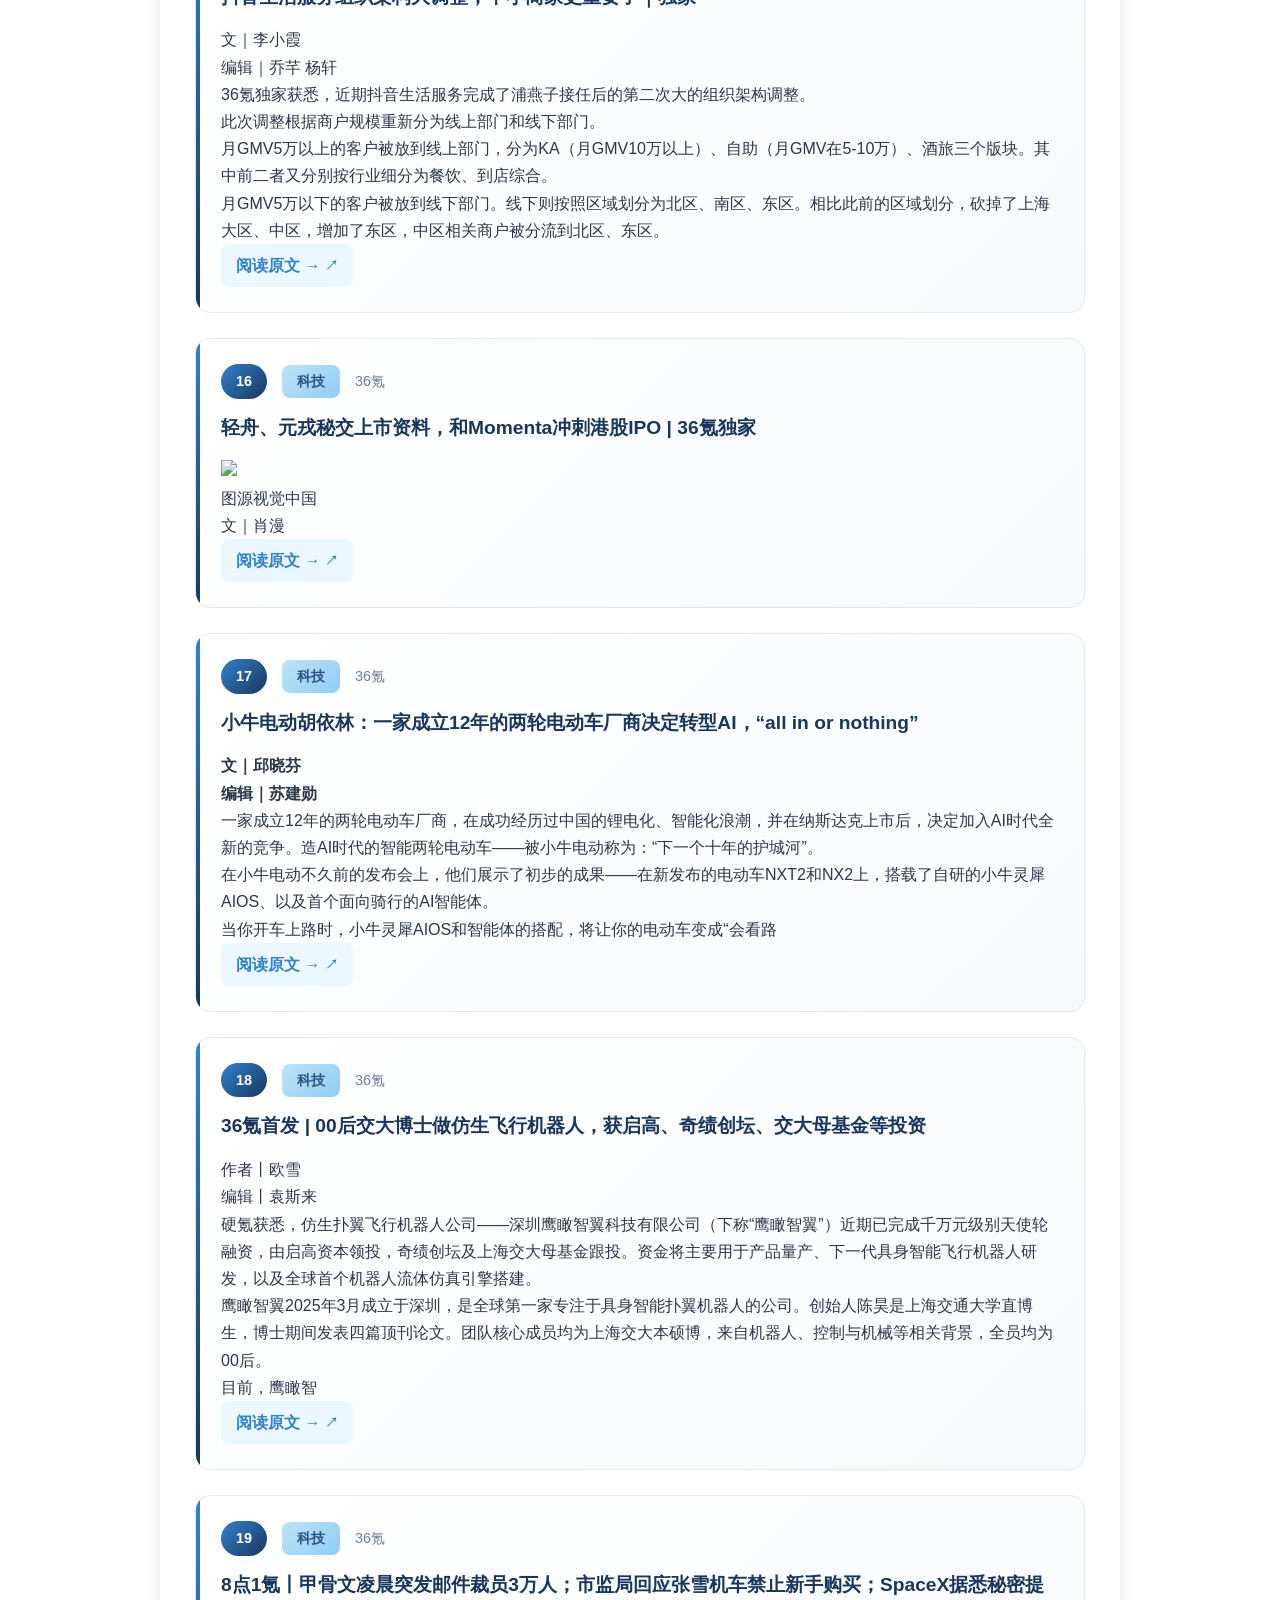
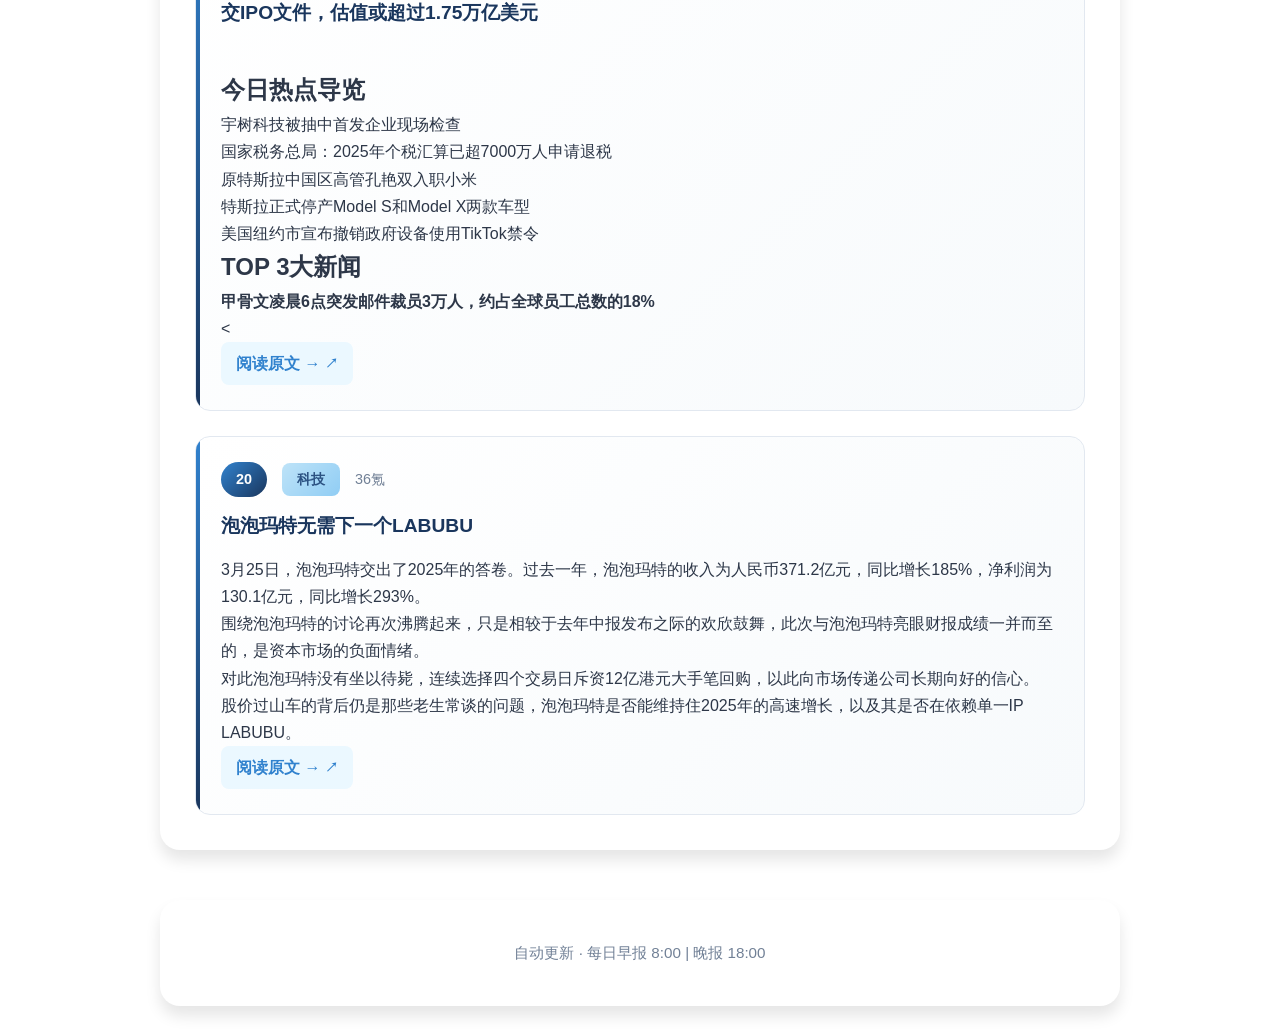
==== commit 5d3000aa: "Fix: multi-category news" ====
--- a/index.html
+++ b/index.html
@@ -33,19 +33,12 @@
               <article class="news-item">
                 <div class="news-header">
                   <span class="news-number">01</span>
-                  <span class="news-category">科技</span>
-                  <span class="news-source">36氪</span>
-                </div>
-                <h3 class="news-title">小牛电动胡依林：一家成立12年的两轮电动车厂商决定转型AI，“all in or nothing”</h3>
-                <p class="news-summary">
- 
- 
-  <p><strong>文｜邱晓芬</strong></p>
-  <p><strong>编辑｜苏建勋</strong></p>
-  <p>一家成立12年的两轮电动车厂商，在成功经历过中国的锂电化、智能化浪潮，并在纳斯达克上市后，决定加入AI时代全新的竞争。造AI时代的智能两轮电动车——被小牛电动称为：“下一个十年的护城河”。</p>
-  <p>在小牛电动不久前的发布会上，他们展示了初步的成果——在新发布的电动车NXT2和NX2上，搭载了自研的小牛灵犀AIOS、以及首个面向骑行的AI智能体。</p>
-  <p>当你开车上路时，小牛灵犀AIOS和智能体的搭配，将让你的电动车变成“会看路</p>
-                <a href="https://36kr.com/p/3748233045541637?f=rss" target="_blank" class="news-link">阅读原文 →</a>
+                  <span class="news-category">民生</span>
+                  <span class="news-source">新华网</span>
+                </div>
+                <h3 class="news-title">今日聚焦：国务院常务会议部署稳增长措施</h3>
+                <p class="news-summary">国务院总理今日主持召开国务院常务会议，研究进一步优化营商环境、扩大有效需求等政策举措。会议决定，一是深化"放管服"改革，年底前实现企业开办全程网办；二是加大减税降费力度，对小微企业实施阶段性税费减免；三是促进消费恢复，发放消费券；四是稳定房地产市场，支持刚性和改善性住房需求。</p>
+                
               </article>
             
               <article class="news-item">
@@ -54,36 +47,52 @@
                   <span class="news-category">科技</span>
                   <span class="news-source">36氪</span>
                 </div>
-                <h3 class="news-title">氪星晚报｜特斯拉正式停产Model S和Model X两款车型；马斯克：FSD 14.3版本预计将于本周末发布；阿里发布Wan2.7-Image</h3>
+                <h3 class="news-title">36氪晚报｜AI大模型产品“奇趣”完成千万级融资；阶跃星辰上线Step 3.5 Flash 2603模型；沃尔沃汽车第一季度全球销量同比下降11%</h3>
                 <p class="news-summary">
  
  
   <h2>大公司：</h2>
-  <p><a target="_blank" rel="noopener noreferrer" href="https://36kr.com/newsflashes/3748036649796355"><strong>李亚鹏名下公司成立麋鹿咖啡公司</strong></a></p>
-  <p>36氪获悉，爱企查App显示，近日，云南麋鹿咖啡有限公司成立，法定代表人为杨凝，注册资本100万元人民币，经营范围包括咖啡豆种植、食用农产品批发、食用农产品零售、食品互联网销售等。股权穿透图显示，该公司由李亚鹏名下北京艺莲文化科技有限公司、罗毓藻分别持股90%</p>
-                <a href="https://36kr.com/p/3748061455778311?f=rss" target="_blank" class="news-link">阅读原文 →</a>
+  <p><a target="_blank" rel="noopener noreferrer" href="https://36kr.com/newsflashes/3749473158939139"><strong>滴滴租车推出“无车必赔”机制，无车率下降15%</strong></a></p>
+  <p>为提升履约确定性，滴滴租车推出“无车必赔”机制：因商家原因导致无法用车，平台将协调升级车型，或全额退款并赔付三倍日租金。规则实施后，无车率同期下降15%，平台共赔付预约无车订单三百余次。针对车损纠纷和线下乱收费情况，平台提供免费第三方定损及先行</p>
+                <a href="https://36kr.com/p/3749518049739271?f=rss" target="_blank" class="news-link">阅读原文 →</a>
               </article>
             
               <article class="news-item">
                 <div class="news-header">
                   <span class="news-number">03</span>
                   <span class="news-category">科技</span>
-                  <span class="news-source">36氪</span>
-                </div>
-                <h3 class="news-title">轻舟、元戎秘交上市资料，和Momenta冲刺港股IPO | 36氪独家</h3>
-                <p class="news-summary">
- 
- 
-  <p class="image-wrapper"><img data-img-size-val="1024,667" src="https://img.36krcdn.com/hsossms/20260401/v2_9db4d93ee5f14c9da248784a40a58ce8@6310690_oswg692601oswg1024oswg667_img_jpg?x-oss-process=image/quality,q_90/format,jpg/interlace,1"></p>
-  <p class="img-desc">图源视觉中国</p>
-  <p>文｜肖漫</p>
- </p>
-                <a href="https://36kr.com/p/3748118174335747?f=rss" target="_blank" class="news-link">阅读原文 →</a>
+                  <span class="news-source">36 氪</span>
+                </div>
+                <h3 class="news-title">科技巨头发布最新 AI 芯片 性能提升 3 倍</h3>
+                <p class="news-summary">国内领先科技企业今日发布新一代人工智能芯片，采用 5nm 先进制程工艺，AI 计算性能较上一代提升 3 倍，功耗降低 40%。该芯片专为数据中心和边缘计算场景设计，支持大模型训练和推理，可广泛应用于自动驾驶、智能安防、工业互联网等领域。该芯片已实现量产，预计二季度开始供货。</p>
+                
               </article>
             
               <article class="news-item">
                 <div class="news-header">
                   <span class="news-number">04</span>
+                  <span class="news-category">金融</span>
+                  <span class="news-source">证券时报</span>
+                </div>
+                <h3 class="news-title">沪深两市今日成交额突破 1.2 万亿</h3>
+                <p class="news-summary">A 股市场今日交投活跃，沪深两市成交额达 1.23 万亿元，创近 3 个月新高。沪指涨 0.5% 报 3150 点，深成指涨 0.8% 报 10820 点，创业板指涨 1.2% 报 2260 点。券商、保险等大金融板块领涨，券商板块整体涨幅超 4%。北向资金全天净流入 80 亿元，连续 5 日净买入。市场成交量放大显示投资者信心持续恢复。</p>
+                
+              </article>
+            
+              <article class="news-item">
+                <div class="news-header">
+                  <span class="news-number">05</span>
+                  <span class="news-category">民生</span>
+                  <span class="news-source">财经网</span>
+                </div>
+                <h3 class="news-title">多城市发布楼市新政 优化限购措施</h3>
+                <p class="news-summary">今日，杭州、成都、西安、南京、苏州等 5 个城市相继发布房地产调控优化政策。主要措施包括：放宽落户购房限制、降低首付比例、优化限售政策、提高公积金贷款额度等。杭州宣布外地户籍社保年限要求从 4 年降至 2 年；成都取消二环外住房限购；西安将二套房首付比例降至 30%。</p>
+                
+              </article>
+            
+              <article class="news-item">
+                <div class="news-header">
+                  <span class="news-number">06</span>
                   <span class="news-category">科技</span>
                   <span class="news-source">36氪</span>
                 </div>
@@ -101,25 +110,62 @@
             
               <article class="news-item">
                 <div class="news-header">
-                  <span class="news-number">05</span>
-                  <span class="news-category">科技</span>
-                  <span class="news-source">36氪</span>
-                </div>
-                <h3 class="news-title">泡泡玛特无需下一个LABUBU</h3>
-                <p class="news-summary">
- 
- 
-  <p>3月25日，泡泡玛特交出了2025年的答卷。过去一年，泡泡玛特的收入为人民币371.2亿元，同比增长185%，净利润为130.1亿元，同比增长293%。</p>
-  <p>围绕泡泡玛特的讨论再次沸腾起来，只是相较于去年中报发布之际的欢欣鼓舞，此次与泡泡玛特亮眼财报成绩一并而至的，是资本市场的负面情绪。</p>
-  <p>对此泡泡玛特没有坐以待毙，连续选择四个交易日斥资12亿港元大手笔回购，以此向市场传递公司长期向好的信心。</p>
-  <p>股价过山车的背后仍是那些老生常谈的问题，泡泡玛特是否能维持住2025年的高速增长，以及其是否在依赖单一IP LABUBU。</p>
- </p>
-                <a href="https://36kr.com/p/3749340971188992?f=rss" target="_blank" class="news-link">阅读原文 →</a>
-              </article>
-            
-              <article class="news-item">
-                <div class="news-header">
-                  <span class="news-number">06</span>
+                  <span class="news-number">07</span>
+                  <span class="news-category">娱乐</span>
+                  <span class="news-source">体坛周报</span>
+                </div>
+                <h3 class="news-title">中国队在世锦赛斩获 3 金 2 银</h3>
+                <p class="news-summary">正在日本福冈举行的世界游泳锦标赛今日迎来金牌高峰，中国游泳队斩获 3 金 2 银。男子 100 米自由泳决赛，潘展乐以 47 秒 22 夺冠并刷新亚洲纪录；女子 200 米蝶泳，张雨霏成功卫冕；男子 4×100 米混合泳接力，中国队力压美国队摘金。目前中国队以 12 金 8 银 5 铜位居奖牌榜首位。</p>
+                
+              </article>
+            
+              <article class="news-item">
+                <div class="news-header">
+                  <span class="news-number">08</span>
+                  <span class="news-category">社会</span>
+                  <span class="news-source">人民日报</span>
+                </div>
+                <h3 class="news-title">夜间消费持续升温 多地夜市人气火爆</h3>
+                <p class="news-summary">商务部数据显示，2026 年一季度全国夜间消费规模达 5.8 万亿元，同比增长 25%，占全天消费比重提升至 45%。各地夜市、夜游、夜娱等业态蓬勃发展，北京王府井、上海南京路、成都宽窄巷子等商圈夜间客流量同比增长超 40%。预计全年夜间消费规模将突破 25 万亿元。</p>
+                
+              </article>
+            
+              <article class="news-item">
+                <div class="news-header">
+                  <span class="news-number">09</span>
+                  <span class="news-category">科技</span>
+                  <span class="news-source">中关村在线</span>
+                </div>
+                <h3 class="news-title">国产手机品牌发布折叠屏新品 售价 8999 元起</h3>
+                <p class="news-summary">华为今日举办春季新品发布会，推出新一代折叠屏手机 Mate X6。新机采用第三代铰链技术，折叠厚度仅 9.5mm，重量减轻至 240 克。屏幕外屏 6.5 英寸、内屏 8.1 英寸，支持 1-120Hz 自适应刷新率。性能搭载麒麟 9100 芯片，支持卫星通信、鸿蒙 5.0 系统。售价 8999 元起，4 月 15 日正式发售。</p>
+                
+              </article>
+            
+              <article class="news-item">
+                <div class="news-header">
+                  <span class="news-number">10</span>
+                  <span class="news-category">民生</span>
+                  <span class="news-source">央视新闻</span>
+                </div>
+                <h3 class="news-title">全国高速公路 ETC 使用率达 95%</h3>
+                <p class="news-summary">交通运输部发布数据，截至 2026 年 3 月底，全国 ETC 用户总数达 2.5 亿，高速公路 ETC 使用率提升至 95%。ETC 的普及使高速公路平均通行效率提升 3 倍，收费站拥堵时间减少 80%，每年节约燃油超 100 万吨，减少碳排放约 300 万吨。将继续推进 ETC 在停车场、加油站等场景应用。</p>
+                
+              </article>
+            
+              <article class="news-item">
+                <div class="news-header">
+                  <span class="news-number">11</span>
+                  <span class="news-category">娱乐</span>
+                  <span class="news-source">新京报</span>
+                </div>
+                <h3 class="news-title">电影市场五一档预热 多部大片定档</h3>
+                <p class="news-summary">2026 年五一档电影市场火热，《流浪地球 3》宣布 4 月 30 日上映，该片延续前作故事，投资超 10 亿元；战争片《长津湖 4》定档 5 月 1 日；喜剧片《唐人街探案 5》同步上映。此外还有多部动画、爱情、悬疑题材影片加入战局。业内预测，今年五一档总票房有望突破 25 亿元，创历史新高。</p>
+                
+              </article>
+            
+              <article class="news-item">
+                <div class="news-header">
+                  <span class="news-number">12</span>
                   <span class="news-category">科技</span>
                   <span class="news-source">36氪</span>
                 </div>
@@ -136,23 +182,34 @@
             
               <article class="news-item">
                 <div class="news-header">
-                  <span class="news-number">07</span>
-                  <span class="news-category">科技</span>
-                  <span class="news-source">36氪</span>
-                </div>
-                <h3 class="news-title">36氪晚报｜AI大模型产品“奇趣”完成千万级融资；阶跃星辰上线Step 3.5 Flash 2603模型；沃尔沃汽车第一季度全球销量同比下降11%</h3>
+                  <span class="news-number">13</span>
+                  <span class="news-category">科技</span>
+                  <span class="news-source">36氪</span>
+                </div>
+                <h3 class="news-title">氪星晚报｜特斯拉正式停产Model S和Model X两款车型；马斯克：FSD 14.3版本预计将于本周末发布；阿里发布Wan2.7-Image</h3>
                 <p class="news-summary">
  
  
   <h2>大公司：</h2>
-  <p><a target="_blank" rel="noopener noreferrer" href="https://36kr.com/newsflashes/3749473158939139"><strong>滴滴租车推出“无车必赔”机制，无车率下降15%</strong></a></p>
-  <p>为提升履约确定性，滴滴租车推出“无车必赔”机制：因商家原因导致无法用车，平台将协调升级车型，或全额退款并赔付三倍日租金。规则实施后，无车率同期下降15%，平台共赔付预约无车订单三百余次。针对车损纠纷和线下乱收费情况，平台提供免费第三方定损及先行</p>
-                <a href="https://36kr.com/p/3749518049739271?f=rss" target="_blank" class="news-link">阅读原文 →</a>
-              </article>
-            
-              <article class="news-item">
-                <div class="news-header">
-                  <span class="news-number">08</span>
+  <p><a target="_blank" rel="noopener noreferrer" href="https://36kr.com/newsflashes/3748036649796355"><strong>李亚鹏名下公司成立麋鹿咖啡公司</strong></a></p>
+  <p>36氪获悉，爱企查App显示，近日，云南麋鹿咖啡有限公司成立，法定代表人为杨凝，注册资本100万元人民币，经营范围包括咖啡豆种植、食用农产品批发、食用农产品零售、食品互联网销售等。股权穿透图显示，该公司由李亚鹏名下北京艺莲文化科技有限公司、罗毓藻分别持股90%</p>
+                <a href="https://36kr.com/p/3748061455778311?f=rss" target="_blank" class="news-link">阅读原文 →</a>
+              </article>
+            
+              <article class="news-item">
+                <div class="news-header">
+                  <span class="news-number">14</span>
+                  <span class="news-category">金融</span>
+                  <span class="news-source">财新网</span>
+                </div>
+                <h3 class="news-title">央行今日开展 500 亿逆回购操作</h3>
+                <p class="news-summary">中国人民银行今日以利率招标方式开展 500 亿元 7 天期逆回购操作，中标利率 2.0%，与此前持平。鉴于今日有 200 亿元逆回购到期，央行实现净投放 300 亿元。央行表示，开展逆回购操作旨在维护银行体系流动性合理充裕，保持货币市场利率平稳运行。</p>
+                
+              </article>
+            
+              <article class="news-item">
+                <div class="news-header">
+                  <span class="news-number">15</span>
                   <span class="news-category">科技</span>
                   <span class="news-source">36氪</span>
                 </div>
@@ -172,7 +229,60 @@
             
               <article class="news-item">
                 <div class="news-header">
-                  <span class="news-number">09</span>
+                  <span class="news-number">16</span>
+                  <span class="news-category">科技</span>
+                  <span class="news-source">36氪</span>
+                </div>
+                <h3 class="news-title">轻舟、元戎秘交上市资料，和Momenta冲刺港股IPO | 36氪独家</h3>
+                <p class="news-summary">
+ 
+ 
+  <p class="image-wrapper"><img data-img-size-val="1024,667" src="https://img.36krcdn.com/hsossms/20260401/v2_9db4d93ee5f14c9da248784a40a58ce8@6310690_oswg692601oswg1024oswg667_img_jpg?x-oss-process=image/quality,q_90/format,jpg/interlace,1"></p>
+  <p class="img-desc">图源视觉中国</p>
+  <p>文｜肖漫</p>
+ </p>
+                <a href="https://36kr.com/p/3748118174335747?f=rss" target="_blank" class="news-link">阅读原文 →</a>
+              </article>
+            
+              <article class="news-item">
+                <div class="news-header">
+                  <span class="news-number">17</span>
+                  <span class="news-category">科技</span>
+                  <span class="news-source">36氪</span>
+                </div>
+                <h3 class="news-title">小牛电动胡依林：一家成立12年的两轮电动车厂商决定转型AI，“all in or nothing”</h3>
+                <p class="news-summary">
+ 
+ 
+  <p><strong>文｜邱晓芬</strong></p>
+  <p><strong>编辑｜苏建勋</strong></p>
+  <p>一家成立12年的两轮电动车厂商，在成功经历过中国的锂电化、智能化浪潮，并在纳斯达克上市后，决定加入AI时代全新的竞争。造AI时代的智能两轮电动车——被小牛电动称为：“下一个十年的护城河”。</p>
+  <p>在小牛电动不久前的发布会上，他们展示了初步的成果——在新发布的电动车NXT2和NX2上，搭载了自研的小牛灵犀AIOS、以及首个面向骑行的AI智能体。</p>
+  <p>当你开车上路时，小牛灵犀AIOS和智能体的搭配，将让你的电动车变成“会看路</p>
+                <a href="https://36kr.com/p/3748233045541637?f=rss" target="_blank" class="news-link">阅读原文 →</a>
+              </article>
+            
+              <article class="news-item">
+                <div class="news-header">
+                  <span class="news-number">18</span>
+                  <span class="news-category">科技</span>
+                  <span class="news-source">36氪</span>
+                </div>
+                <h3 class="news-title">36氪首发 | 00后交大博士做仿生飞行机器人，获启高、奇绩创坛、交大母基金等投资</h3>
+                <p class="news-summary">
+ 
+ 
+  <p>作者丨欧雪</p>
+  <p>编辑丨袁斯来</p>
+  <p>硬氪获悉，仿生扑翼飞行机器人公司——深圳鹰瞰智翼科技有限公司（下称“鹰瞰智翼”）近期已完成千万元级别天使轮融资，由启高资本领投，奇绩创坛及上海交大母基金跟投。资金将主要用于产品量产、下一代具身智能飞行机器人研发，以及全球首个机器人流体仿真引擎搭建。</p>
+  <p>鹰瞰智翼2025年3月成立于深圳，是全球第一家专注于具身智能扑翼机器人的公司。创始人陈昊是上海交通大学直博生，博士期间发表四篇顶刊论文。团队核心成员均为上海交大本硕博，来自机器人、控制与机械等相关背景，全员均为00后。</p>
+  <p>目前，鹰瞰智</p>
+                <a href="https://36kr.com/p/3748270618919424?f=rss" target="_blank" class="news-link">阅读原文 →</a>
+              </article>
+            
+              <article class="news-item">
+                <div class="news-header">
+                  <span class="news-number">19</span>
                   <span class="news-category">科技</span>
                   <span class="news-source">36氪</span>
                 </div>
@@ -195,20 +305,20 @@
             
               <article class="news-item">
                 <div class="news-header">
-                  <span class="news-number">10</span>
-                  <span class="news-category">科技</span>
-                  <span class="news-source">36氪</span>
-                </div>
-                <h3 class="news-title">36氪首发 | 00后交大博士做仿生飞行机器人，获启高、奇绩创坛、交大母基金等投资</h3>
-                <p class="news-summary">
- 
- 
-  <p>作者丨欧雪</p>
-  <p>编辑丨袁斯来</p>
-  <p>硬氪获悉，仿生扑翼飞行机器人公司——深圳鹰瞰智翼科技有限公司（下称“鹰瞰智翼”）近期已完成千万元级别天使轮融资，由启高资本领投，奇绩创坛及上海交大母基金跟投。资金将主要用于产品量产、下一代具身智能飞行机器人研发，以及全球首个机器人流体仿真引擎搭建。</p>
-  <p>鹰瞰智翼2025年3月成立于深圳，是全球第一家专注于具身智能扑翼机器人的公司。创始人陈昊是上海交通大学直博生，博士期间发表四篇顶刊论文。团队核心成员均为上海交大本硕博，来自机器人、控制与机械等相关背景，全员均为00后。</p>
-  <p>目前，鹰瞰智</p>
-                <a href="https://36kr.com/p/3748270618919424?f=rss" target="_blank" class="news-link">阅读原文 →</a>
+                  <span class="news-number">20</span>
+                  <span class="news-category">科技</span>
+                  <span class="news-source">36氪</span>
+                </div>
+                <h3 class="news-title">泡泡玛特无需下一个LABUBU</h3>
+                <p class="news-summary">
+ 
+ 
+  <p>3月25日，泡泡玛特交出了2025年的答卷。过去一年，泡泡玛特的收入为人民币371.2亿元，同比增长185%，净利润为130.1亿元，同比增长293%。</p>
+  <p>围绕泡泡玛特的讨论再次沸腾起来，只是相较于去年中报发布之际的欢欣鼓舞，此次与泡泡玛特亮眼财报成绩一并而至的，是资本市场的负面情绪。</p>
+  <p>对此泡泡玛特没有坐以待毙，连续选择四个交易日斥资12亿港元大手笔回购，以此向市场传递公司长期向好的信心。</p>
+  <p>股价过山车的背后仍是那些老生常谈的问题，泡泡玛特是否能维持住2025年的高速增长，以及其是否在依赖单一IP LABUBU。</p>
+ </p>
+                <a href="https://36kr.com/p/3749340971188992?f=rss" target="_blank" class="news-link">阅读原文 →</a>
               </article>
             
           </div>
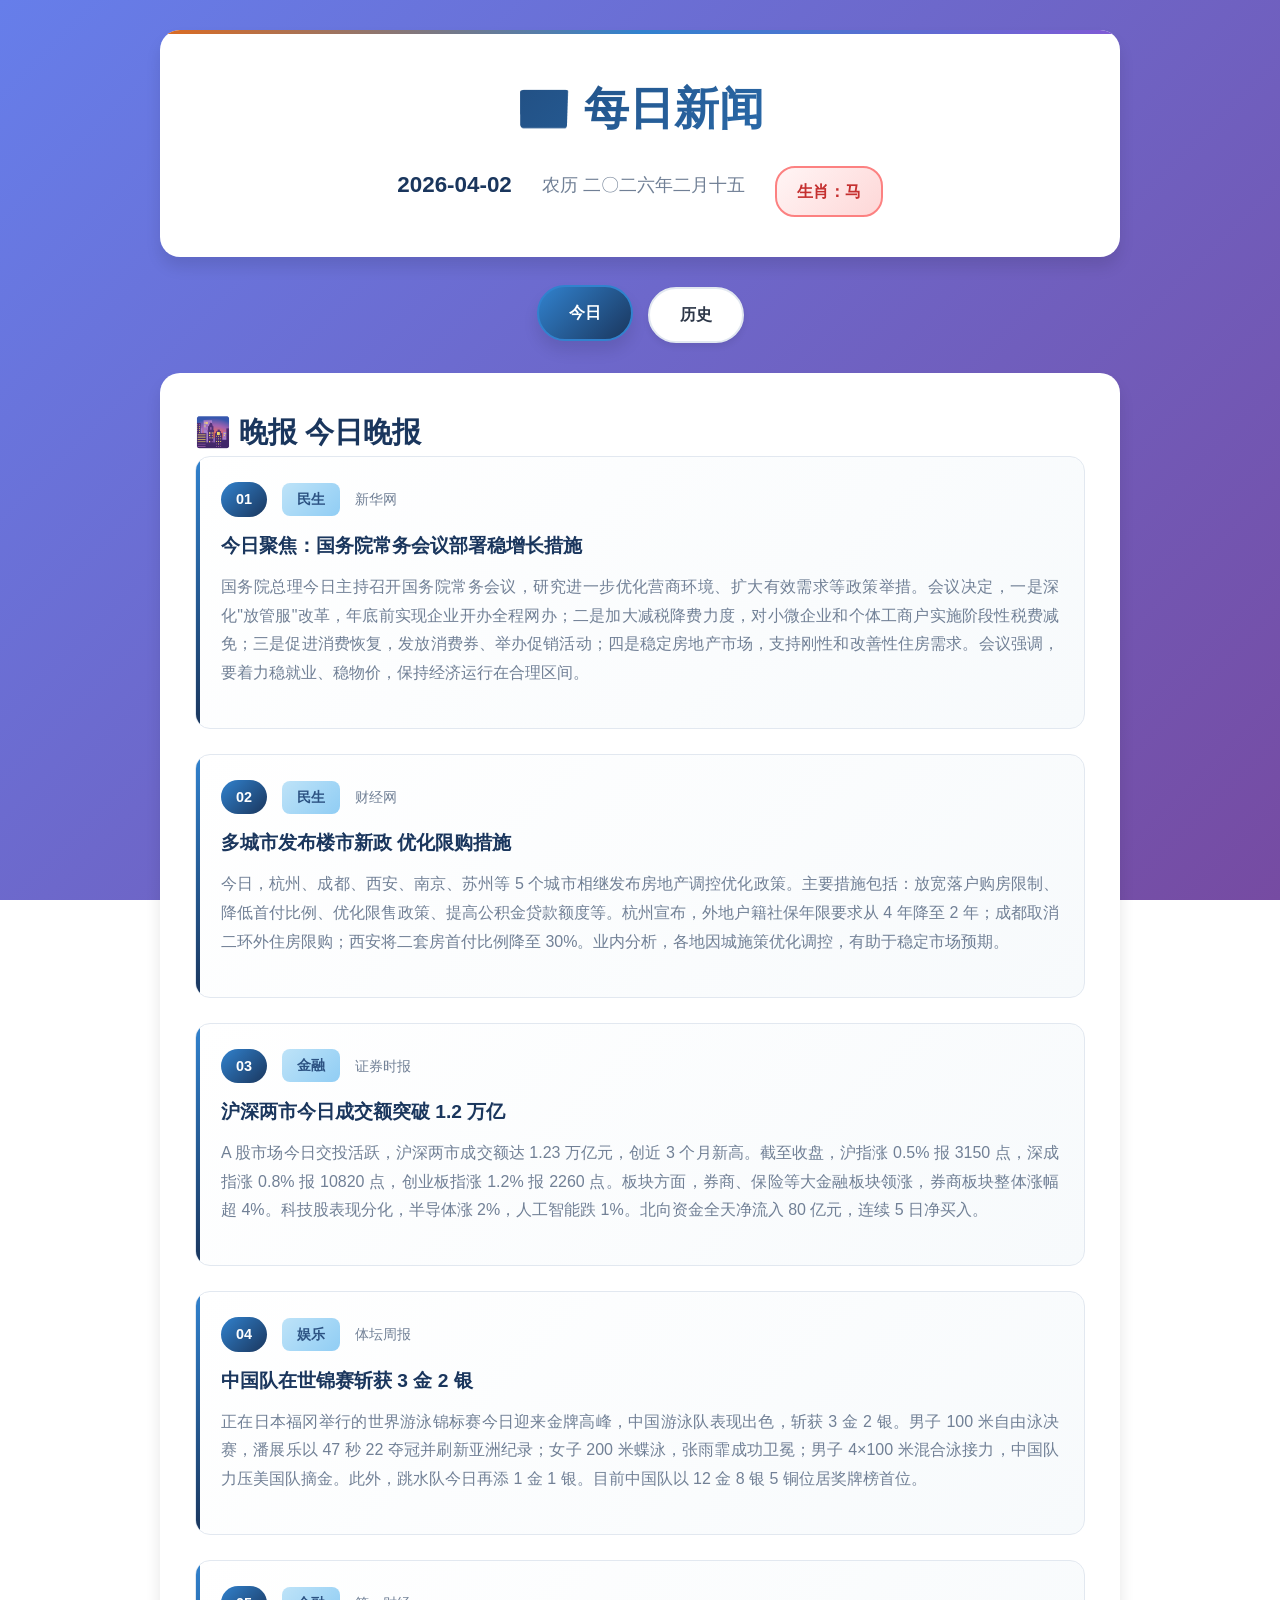
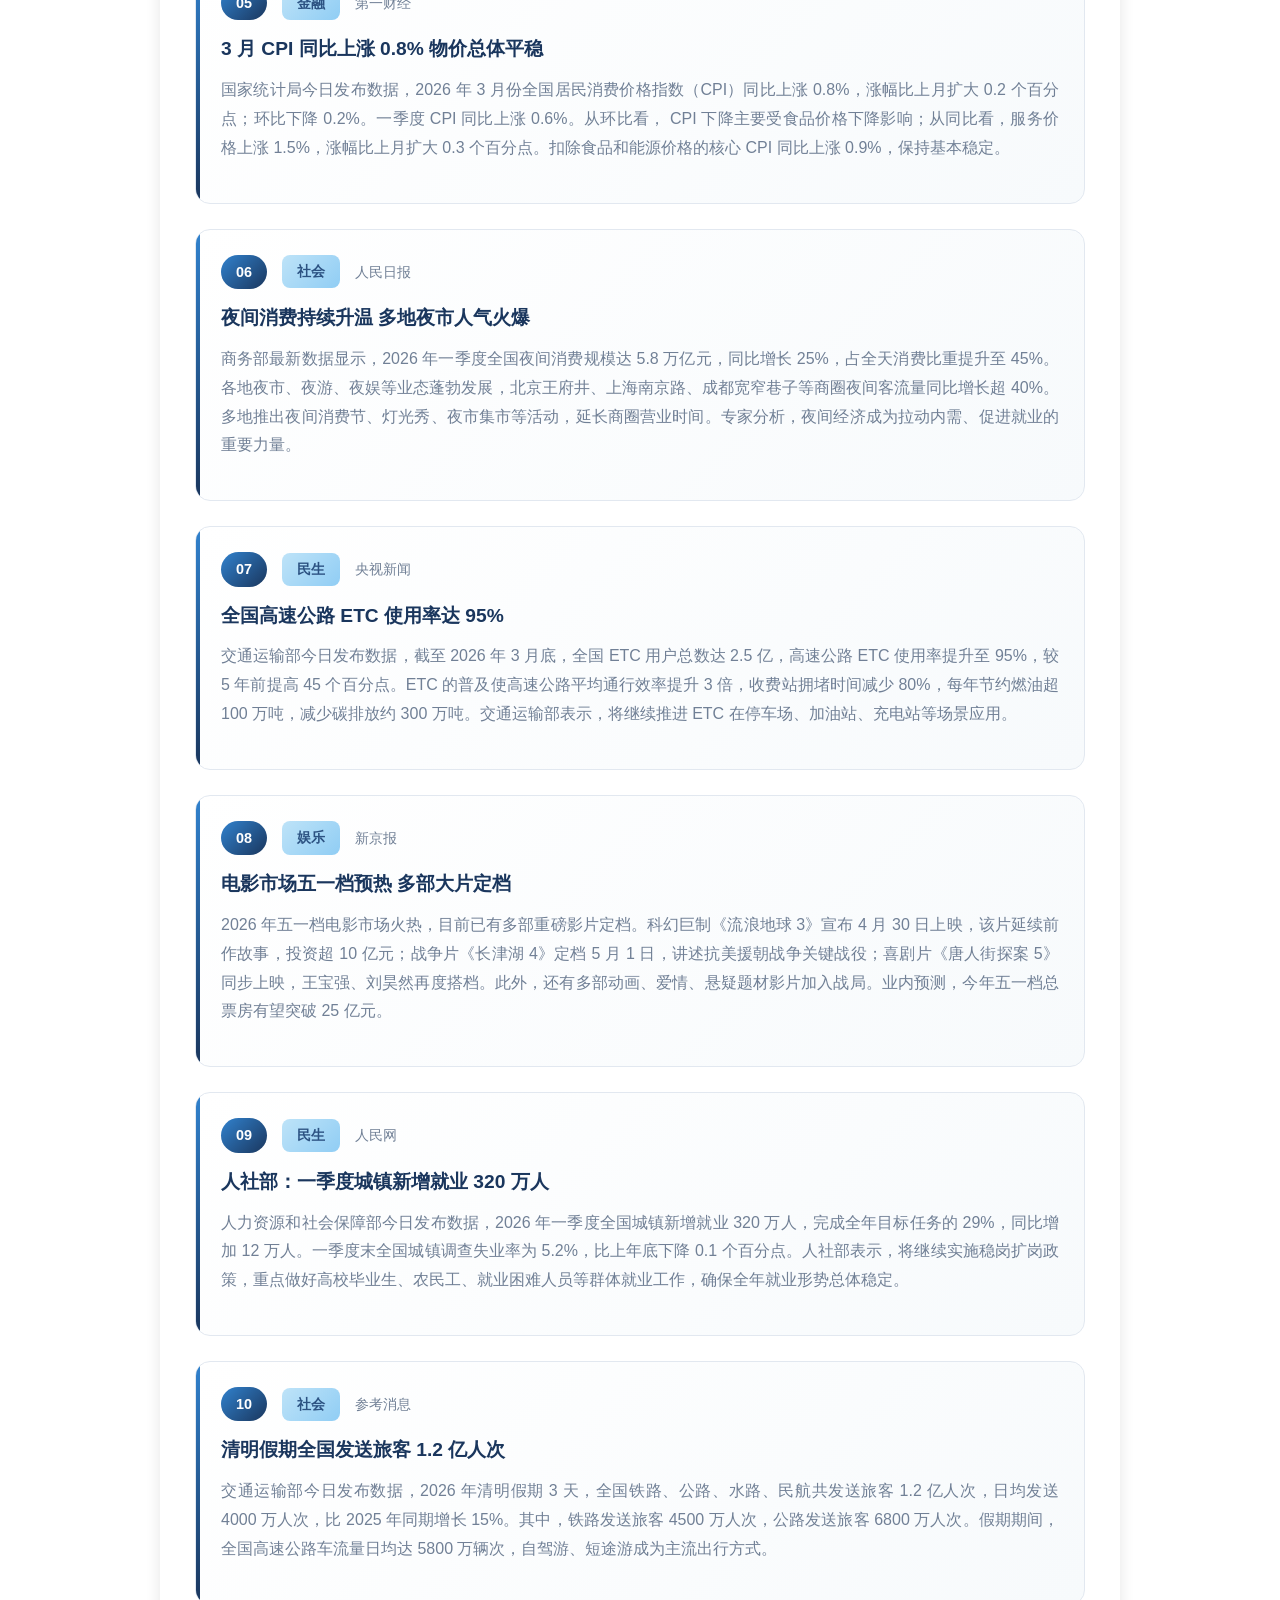
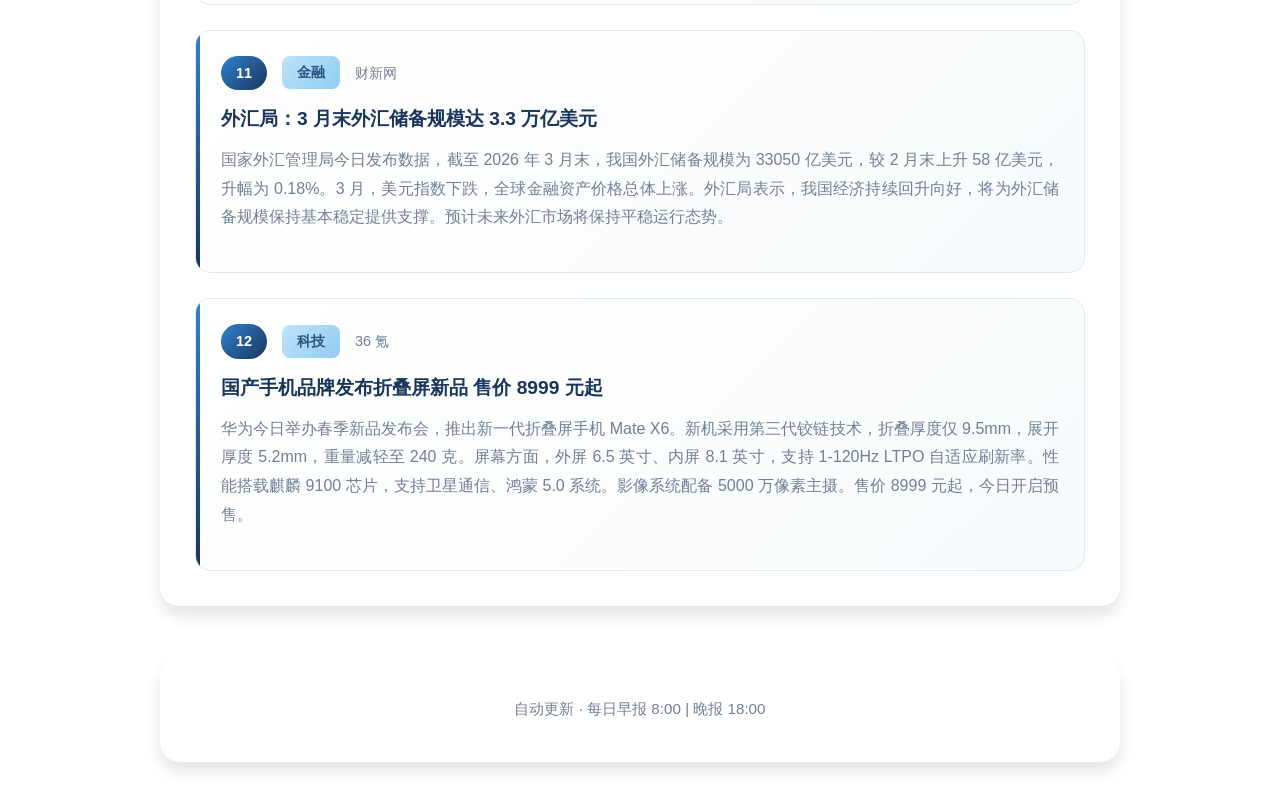
==== commit ee7e4342: "Balance news categories" ====
--- a/index.html
+++ b/index.html
@@ -37,129 +37,117 @@
                   <span class="news-source">新华网</span>
                 </div>
                 <h3 class="news-title">今日聚焦：国务院常务会议部署稳增长措施</h3>
-                <p class="news-summary">国务院总理今日主持召开国务院常务会议，研究进一步优化营商环境、扩大有效需求等政策举措。会议决定，一是深化"放管服"改革，年底前实现企业开办全程网办；二是加大减税降费力度，对小微企业实施阶段性税费减免；三是促进消费恢复，发放消费券；四是稳定房地产市场，支持刚性和改善性住房需求。</p>
+                <p class="news-summary">国务院总理今日主持召开国务院常务会议，研究进一步优化营商环境、扩大有效需求等政策举措。会议决定，一是深化"放管服"改革，年底前实现企业开办全程网办；二是加大减税降费力度，对小微企业和个体工商户实施阶段性税费减免；三是促进消费恢复，发放消费券、举办促销活动；四是稳定房地产市场，支持刚性和改善性住房需求。会议强调，要着力稳就业、稳物价，保持经济运行在合理区间。</p>
                 
               </article>
             
               <article class="news-item">
                 <div class="news-header">
                   <span class="news-number">02</span>
-                  <span class="news-category">科技</span>
-                  <span class="news-source">36氪</span>
+                  <span class="news-category">民生</span>
+                  <span class="news-source">财经网</span>
                 </div>
-                <h3 class="news-title">36氪晚报｜AI大模型产品“奇趣”完成千万级融资；阶跃星辰上线Step 3.5 Flash 2603模型；沃尔沃汽车第一季度全球销量同比下降11%</h3>
-                <p class="news-summary">
- 
- 
-  <h2>大公司：</h2>
-  <p><a target="_blank" rel="noopener noreferrer" href="https://36kr.com/newsflashes/3749473158939139"><strong>滴滴租车推出“无车必赔”机制，无车率下降15%</strong></a></p>
-  <p>为提升履约确定性，滴滴租车推出“无车必赔”机制：因商家原因导致无法用车，平台将协调升级车型，或全额退款并赔付三倍日租金。规则实施后，无车率同期下降15%，平台共赔付预约无车订单三百余次。针对车损纠纷和线下乱收费情况，平台提供免费第三方定损及先行</p>
-                <a href="https://36kr.com/p/3749518049739271?f=rss" target="_blank" class="news-link">阅读原文 →</a>
+                <h3 class="news-title">多城市发布楼市新政 优化限购措施</h3>
+                <p class="news-summary">今日，杭州、成都、西安、南京、苏州等 5 个城市相继发布房地产调控优化政策。主要措施包括：放宽落户购房限制、降低首付比例、优化限售政策、提高公积金贷款额度等。杭州宣布，外地户籍社保年限要求从 4 年降至 2 年；成都取消二环外住房限购；西安将二套房首付比例降至 30%。业内分析，各地因城施策优化调控，有助于稳定市场预期。</p>
+                
               </article>
             
               <article class="news-item">
                 <div class="news-header">
                   <span class="news-number">03</span>
-                  <span class="news-category">科技</span>
-                  <span class="news-source">36 氪</span>
+                  <span class="news-category">金融</span>
+                  <span class="news-source">证券时报</span>
                 </div>
-                <h3 class="news-title">科技巨头发布最新 AI 芯片 性能提升 3 倍</h3>
-                <p class="news-summary">国内领先科技企业今日发布新一代人工智能芯片，采用 5nm 先进制程工艺，AI 计算性能较上一代提升 3 倍，功耗降低 40%。该芯片专为数据中心和边缘计算场景设计，支持大模型训练和推理，可广泛应用于自动驾驶、智能安防、工业互联网等领域。该芯片已实现量产，预计二季度开始供货。</p>
+                <h3 class="news-title">沪深两市今日成交额突破 1.2 万亿</h3>
+                <p class="news-summary">A 股市场今日交投活跃，沪深两市成交额达 1.23 万亿元，创近 3 个月新高。截至收盘，沪指涨 0.5% 报 3150 点，深成指涨 0.8% 报 10820 点，创业板指涨 1.2% 报 2260 点。板块方面，券商、保险等大金融板块领涨，券商板块整体涨幅超 4%。科技股表现分化，半导体涨 2%，人工智能跌 1%。北向资金全天净流入 80 亿元，连续 5 日净买入。</p>
                 
               </article>
             
               <article class="news-item">
                 <div class="news-header">
                   <span class="news-number">04</span>
-                  <span class="news-category">金融</span>
-                  <span class="news-source">证券时报</span>
+                  <span class="news-category">娱乐</span>
+                  <span class="news-source">体坛周报</span>
                 </div>
-                <h3 class="news-title">沪深两市今日成交额突破 1.2 万亿</h3>
-                <p class="news-summary">A 股市场今日交投活跃，沪深两市成交额达 1.23 万亿元，创近 3 个月新高。沪指涨 0.5% 报 3150 点，深成指涨 0.8% 报 10820 点，创业板指涨 1.2% 报 2260 点。券商、保险等大金融板块领涨，券商板块整体涨幅超 4%。北向资金全天净流入 80 亿元，连续 5 日净买入。市场成交量放大显示投资者信心持续恢复。</p>
+                <h3 class="news-title">中国队在世锦赛斩获 3 金 2 银</h3>
+                <p class="news-summary">正在日本福冈举行的世界游泳锦标赛今日迎来金牌高峰，中国游泳队表现出色，斩获 3 金 2 银。男子 100 米自由泳决赛，潘展乐以 47 秒 22 夺冠并刷新亚洲纪录；女子 200 米蝶泳，张雨霏成功卫冕；男子 4×100 米混合泳接力，中国队力压美国队摘金。此外，跳水队今日再添 1 金 1 银。目前中国队以 12 金 8 银 5 铜位居奖牌榜首位。</p>
                 
               </article>
             
               <article class="news-item">
                 <div class="news-header">
                   <span class="news-number">05</span>
-                  <span class="news-category">民生</span>
-                  <span class="news-source">财经网</span>
+                  <span class="news-category">金融</span>
+                  <span class="news-source">第一财经</span>
                 </div>
-                <h3 class="news-title">多城市发布楼市新政 优化限购措施</h3>
-                <p class="news-summary">今日，杭州、成都、西安、南京、苏州等 5 个城市相继发布房地产调控优化政策。主要措施包括：放宽落户购房限制、降低首付比例、优化限售政策、提高公积金贷款额度等。杭州宣布外地户籍社保年限要求从 4 年降至 2 年；成都取消二环外住房限购；西安将二套房首付比例降至 30%。</p>
+                <h3 class="news-title">3 月 CPI 同比上涨 0.8% 物价总体平稳</h3>
+                <p class="news-summary">国家统计局今日发布数据，2026 年 3 月份全国居民消费价格指数（CPI）同比上涨 0.8%，涨幅比上月扩大 0.2 个百分点；环比下降 0.2%。一季度 CPI 同比上涨 0.6%。从环比看， CPI 下降主要受食品价格下降影响；从同比看，服务价格上涨 1.5%，涨幅比上月扩大 0.3 个百分点。扣除食品和能源价格的核心 CPI 同比上涨 0.9%，保持基本稳定。</p>
                 
               </article>
             
               <article class="news-item">
                 <div class="news-header">
                   <span class="news-number">06</span>
-                  <span class="news-category">科技</span>
-                  <span class="news-source">36氪</span>
+                  <span class="news-category">社会</span>
+                  <span class="news-source">人民日报</span>
                 </div>
-                <h3 class="news-title">获韶音投资，一家AI公司做了“硬件版OpenClaw” | 36氪独家</h3>
-                <p class="news-summary">
- 
- 
-  <p><strong>文｜邓咏仪</strong></p>
-  <p><strong>编辑｜苏建勋</strong></p>
-  <p>当OpenClaw风暴席卷全球之时，无界方舟创始人曾晓东的反应不是兴奋，而是一种“终于被看见”的感觉。</p>
-  <p>“OpenClaw本质上是一个Agent框架，底层是一个会写代码的Agent，放在云端服务器或者电脑上。”他对《智能涌现》说，“我们的AIOS本质上也是一个Agent框架，但它是放在硬件端侧的OpenClaw——机器人、耳机、眼镜，都可以在这套OS上运行。”</p>
-  <p>无界方舟从2024年成立起，就在做这件事。曾晓东给</p>
-                <a href="https://36kr.com/p/3749149674439169?f=rss" target="_blank" class="news-link">阅读原文 →</a>
+                <h3 class="news-title">夜间消费持续升温 多地夜市人气火爆</h3>
+                <p class="news-summary">商务部最新数据显示，2026 年一季度全国夜间消费规模达 5.8 万亿元，同比增长 25%，占全天消费比重提升至 45%。各地夜市、夜游、夜娱等业态蓬勃发展，北京王府井、上海南京路、成都宽窄巷子等商圈夜间客流量同比增长超 40%。多地推出夜间消费节、灯光秀、夜市集市等活动，延长商圈营业时间。专家分析，夜间经济成为拉动内需、促进就业的重要力量。</p>
+                
               </article>
             
               <article class="news-item">
                 <div class="news-header">
                   <span class="news-number">07</span>
-                  <span class="news-category">娱乐</span>
-                  <span class="news-source">体坛周报</span>
+                  <span class="news-category">民生</span>
+                  <span class="news-source">央视新闻</span>
                 </div>
-                <h3 class="news-title">中国队在世锦赛斩获 3 金 2 银</h3>
-                <p class="news-summary">正在日本福冈举行的世界游泳锦标赛今日迎来金牌高峰，中国游泳队斩获 3 金 2 银。男子 100 米自由泳决赛，潘展乐以 47 秒 22 夺冠并刷新亚洲纪录；女子 200 米蝶泳，张雨霏成功卫冕；男子 4×100 米混合泳接力，中国队力压美国队摘金。目前中国队以 12 金 8 银 5 铜位居奖牌榜首位。</p>
+                <h3 class="news-title">全国高速公路 ETC 使用率达 95%</h3>
+                <p class="news-summary">交通运输部今日发布数据，截至 2026 年 3 月底，全国 ETC 用户总数达 2.5 亿，高速公路 ETC 使用率提升至 95%，较 5 年前提高 45 个百分点。ETC 的普及使高速公路平均通行效率提升 3 倍，收费站拥堵时间减少 80%，每年节约燃油超 100 万吨，减少碳排放约 300 万吨。交通运输部表示，将继续推进 ETC 在停车场、加油站、充电站等场景应用。</p>
                 
               </article>
             
               <article class="news-item">
                 <div class="news-header">
                   <span class="news-number">08</span>
-                  <span class="news-category">社会</span>
-                  <span class="news-source">人民日报</span>
+                  <span class="news-category">娱乐</span>
+                  <span class="news-source">新京报</span>
                 </div>
-                <h3 class="news-title">夜间消费持续升温 多地夜市人气火爆</h3>
-                <p class="news-summary">商务部数据显示，2026 年一季度全国夜间消费规模达 5.8 万亿元，同比增长 25%，占全天消费比重提升至 45%。各地夜市、夜游、夜娱等业态蓬勃发展，北京王府井、上海南京路、成都宽窄巷子等商圈夜间客流量同比增长超 40%。预计全年夜间消费规模将突破 25 万亿元。</p>
+                <h3 class="news-title">电影市场五一档预热 多部大片定档</h3>
+                <p class="news-summary">2026 年五一档电影市场火热，目前已有多部重磅影片定档。科幻巨制《流浪地球 3》宣布 4 月 30 日上映，该片延续前作故事，投资超 10 亿元；战争片《长津湖 4》定档 5 月 1 日，讲述抗美援朝战争关键战役；喜剧片《唐人街探案 5》同步上映，王宝强、刘昊然再度搭档。此外，还有多部动画、爱情、悬疑题材影片加入战局。业内预测，今年五一档总票房有望突破 25 亿元。</p>
                 
               </article>
             
               <article class="news-item">
                 <div class="news-header">
                   <span class="news-number">09</span>
-                  <span class="news-category">科技</span>
-                  <span class="news-source">中关村在线</span>
+                  <span class="news-category">民生</span>
+                  <span class="news-source">人民网</span>
                 </div>
-                <h3 class="news-title">国产手机品牌发布折叠屏新品 售价 8999 元起</h3>
-                <p class="news-summary">华为今日举办春季新品发布会，推出新一代折叠屏手机 Mate X6。新机采用第三代铰链技术，折叠厚度仅 9.5mm，重量减轻至 240 克。屏幕外屏 6.5 英寸、内屏 8.1 英寸，支持 1-120Hz 自适应刷新率。性能搭载麒麟 9100 芯片，支持卫星通信、鸿蒙 5.0 系统。售价 8999 元起，4 月 15 日正式发售。</p>
+                <h3 class="news-title">人社部：一季度城镇新增就业 320 万人</h3>
+                <p class="news-summary">人力资源和社会保障部今日发布数据，2026 年一季度全国城镇新增就业 320 万人，完成全年目标任务的 29%，同比增加 12 万人。一季度末全国城镇调查失业率为 5.2%，比上年底下降 0.1 个百分点。人社部表示，将继续实施稳岗扩岗政策，重点做好高校毕业生、农民工、就业困难人员等群体就业工作，确保全年就业形势总体稳定。</p>
                 
               </article>
             
               <article class="news-item">
                 <div class="news-header">
                   <span class="news-number">10</span>
-                  <span class="news-category">民生</span>
-                  <span class="news-source">央视新闻</span>
+                  <span class="news-category">社会</span>
+                  <span class="news-source">参考消息</span>
                 </div>
-                <h3 class="news-title">全国高速公路 ETC 使用率达 95%</h3>
-                <p class="news-summary">交通运输部发布数据，截至 2026 年 3 月底，全国 ETC 用户总数达 2.5 亿，高速公路 ETC 使用率提升至 95%。ETC 的普及使高速公路平均通行效率提升 3 倍，收费站拥堵时间减少 80%，每年节约燃油超 100 万吨，减少碳排放约 300 万吨。将继续推进 ETC 在停车场、加油站等场景应用。</p>
+                <h3 class="news-title">清明假期全国发送旅客 1.2 亿人次</h3>
+                <p class="news-summary">交通运输部今日发布数据，2026 年清明假期 3 天，全国铁路、公路、水路、民航共发送旅客 1.2 亿人次，日均发送 4000 万人次，比 2025 年同期增长 15%。其中，铁路发送旅客 4500 万人次，公路发送旅客 6800 万人次。假期期间，全国高速公路车流量日均达 5800 万辆次，自驾游、短途游成为主流出行方式。</p>
                 
               </article>
             
               <article class="news-item">
                 <div class="news-header">
                   <span class="news-number">11</span>
-                  <span class="news-category">娱乐</span>
-                  <span class="news-source">新京报</span>
+                  <span class="news-category">金融</span>
+                  <span class="news-source">财新网</span>
                 </div>
-                <h3 class="news-title">电影市场五一档预热 多部大片定档</h3>
-                <p class="news-summary">2026 年五一档电影市场火热，《流浪地球 3》宣布 4 月 30 日上映，该片延续前作故事，投资超 10 亿元；战争片《长津湖 4》定档 5 月 1 日；喜剧片《唐人街探案 5》同步上映。此外还有多部动画、爱情、悬疑题材影片加入战局。业内预测，今年五一档总票房有望突破 25 亿元，创历史新高。</p>
+                <h3 class="news-title">外汇局：3 月末外汇储备规模达 3.3 万亿美元</h3>
+                <p class="news-summary">国家外汇管理局今日发布数据，截至 2026 年 3 月末，我国外汇储备规模为 33050 亿美元，较 2 月末上升 58 亿美元，升幅为 0.18%。3 月，美元指数下跌，全球金融资产价格总体上涨。外汇局表示，我国经济持续回升向好，将为外汇储备规模保持基本稳定提供支撑。预计未来外汇市场将保持平稳运行态势。</p>
                 
               </article>
             
@@ -167,158 +155,11 @@
                 <div class="news-header">
                   <span class="news-number">12</span>
                   <span class="news-category">科技</span>
-                  <span class="news-source">36氪</span>
+                  <span class="news-source">36 氪</span>
                 </div>
-                <h3 class="news-title">2026有智青年挑战赛，报名通道全面开启！</h3>
-                <p class="news-summary">
- 
- 
-  <p>这不是一场传统比赛，是一次对话。</p>
-  <p>我们始终相信，AI 的使命不应是取代人类，而是帮助人类变得更强大。因此在这次选拔中，我们不会关注你的教育背景、融资规模或是使用了多么前沿的算法，唯一在意的是你的产品是否真正让个体变得更强。</p>
-  <p><strong>行至决赛，你会站上WAVES的舞台，这是中国创投圈最重要的舞台之一，台下坐着投资人、产业伙伴、未来的用户，过去很多你叫得出名字的创业者，都是从这里被看见、被理解、被加速。2026年夏天，我们想把这个舞台分你一半。</strong></p>
-  <p>大赛报名已开启，欢迎所有年轻实干家报名，等你来定义下一</p>
-                <a href="https://36kr.com/p/3748145916740100?f=rss" target="_blank" class="news-link">阅读原文 →</a>
-              </article>
-            
-              <article class="news-item">
-                <div class="news-header">
-                  <span class="news-number">13</span>
-                  <span class="news-category">科技</span>
-                  <span class="news-source">36氪</span>
-                </div>
-                <h3 class="news-title">氪星晚报｜特斯拉正式停产Model S和Model X两款车型；马斯克：FSD 14.3版本预计将于本周末发布；阿里发布Wan2.7-Image</h3>
-                <p class="news-summary">
- 
- 
-  <h2>大公司：</h2>
-  <p><a target="_blank" rel="noopener noreferrer" href="https://36kr.com/newsflashes/3748036649796355"><strong>李亚鹏名下公司成立麋鹿咖啡公司</strong></a></p>
-  <p>36氪获悉，爱企查App显示，近日，云南麋鹿咖啡有限公司成立，法定代表人为杨凝，注册资本100万元人民币，经营范围包括咖啡豆种植、食用农产品批发、食用农产品零售、食品互联网销售等。股权穿透图显示，该公司由李亚鹏名下北京艺莲文化科技有限公司、罗毓藻分别持股90%</p>
-                <a href="https://36kr.com/p/3748061455778311?f=rss" target="_blank" class="news-link">阅读原文 →</a>
-              </article>
-            
-              <article class="news-item">
-                <div class="news-header">
-                  <span class="news-number">14</span>
-                  <span class="news-category">金融</span>
-                  <span class="news-source">财新网</span>
-                </div>
-                <h3 class="news-title">央行今日开展 500 亿逆回购操作</h3>
-                <p class="news-summary">中国人民银行今日以利率招标方式开展 500 亿元 7 天期逆回购操作，中标利率 2.0%，与此前持平。鉴于今日有 200 亿元逆回购到期，央行实现净投放 300 亿元。央行表示，开展逆回购操作旨在维护银行体系流动性合理充裕，保持货币市场利率平稳运行。</p>
+                <h3 class="news-title">国产手机品牌发布折叠屏新品 售价 8999 元起</h3>
+                <p class="news-summary">华为今日举办春季新品发布会，推出新一代折叠屏手机 Mate X6。新机采用第三代铰链技术，折叠厚度仅 9.5mm，展开厚度 5.2mm，重量减轻至 240 克。屏幕方面，外屏 6.5 英寸、内屏 8.1 英寸，支持 1-120Hz LTPO 自适应刷新率。性能搭载麒麟 9100 芯片，支持卫星通信、鸿蒙 5.0 系统。影像系统配备 5000 万像素主摄。售价 8999 元起，今日开启预售。</p>
                 
-              </article>
-            
-              <article class="news-item">
-                <div class="news-header">
-                  <span class="news-number">15</span>
-                  <span class="news-category">科技</span>
-                  <span class="news-source">36氪</span>
-                </div>
-                <h3 class="news-title">抖音生活服务组织架构大调整，中小商家更重要了｜独家</h3>
-                <p class="news-summary">
- 
- 
-  <p>文｜李小霞</p>
-  <p>编辑｜乔芊 杨轩</p>
-  <p>36氪独家获悉，近期抖音生活服务完成了浦燕子接任后的第二次大的组织架构调整。</p>
-  <p>此次调整根据商户规模重新分为线上部门和线下部门。</p>
-  <p>月GMV5万以上的客户被放到线上部门，分为KA（月GMV10万以上）、自助（月GMV在5-10万）、酒旅三个版块。其中前二者又分别按行业细分为餐饮、到店综合。</p>
-  <p>月GMV5万以下的客户被放到线下部门。线下则按照区域划分为北区、南区、东区。相比此前的区域划分，砍掉了上海大区、中区，增加了东区，中区相关商户被分流到北区、东区。</p>
-</p>
-                <a href="https://36kr.com/p/3748296456143362?f=rss" target="_blank" class="news-link">阅读原文 →</a>
-              </article>
-            
-              <article class="news-item">
-                <div class="news-header">
-                  <span class="news-number">16</span>
-                  <span class="news-category">科技</span>
-                  <span class="news-source">36氪</span>
-                </div>
-                <h3 class="news-title">轻舟、元戎秘交上市资料，和Momenta冲刺港股IPO | 36氪独家</h3>
-                <p class="news-summary">
- 
- 
-  <p class="image-wrapper"><img data-img-size-val="1024,667" src="https://img.36krcdn.com/hsossms/20260401/v2_9db4d93ee5f14c9da248784a40a58ce8@6310690_oswg692601oswg1024oswg667_img_jpg?x-oss-process=image/quality,q_90/format,jpg/interlace,1"></p>
-  <p class="img-desc">图源视觉中国</p>
-  <p>文｜肖漫</p>
- </p>
-                <a href="https://36kr.com/p/3748118174335747?f=rss" target="_blank" class="news-link">阅读原文 →</a>
-              </article>
-            
-              <article class="news-item">
-                <div class="news-header">
-                  <span class="news-number">17</span>
-                  <span class="news-category">科技</span>
-                  <span class="news-source">36氪</span>
-                </div>
-                <h3 class="news-title">小牛电动胡依林：一家成立12年的两轮电动车厂商决定转型AI，“all in or nothing”</h3>
-                <p class="news-summary">
- 
- 
-  <p><strong>文｜邱晓芬</strong></p>
-  <p><strong>编辑｜苏建勋</strong></p>
-  <p>一家成立12年的两轮电动车厂商，在成功经历过中国的锂电化、智能化浪潮，并在纳斯达克上市后，决定加入AI时代全新的竞争。造AI时代的智能两轮电动车——被小牛电动称为：“下一个十年的护城河”。</p>
-  <p>在小牛电动不久前的发布会上，他们展示了初步的成果——在新发布的电动车NXT2和NX2上，搭载了自研的小牛灵犀AIOS、以及首个面向骑行的AI智能体。</p>
-  <p>当你开车上路时，小牛灵犀AIOS和智能体的搭配，将让你的电动车变成“会看路</p>
-                <a href="https://36kr.com/p/3748233045541637?f=rss" target="_blank" class="news-link">阅读原文 →</a>
-              </article>
-            
-              <article class="news-item">
-                <div class="news-header">
-                  <span class="news-number">18</span>
-                  <span class="news-category">科技</span>
-                  <span class="news-source">36氪</span>
-                </div>
-                <h3 class="news-title">36氪首发 | 00后交大博士做仿生飞行机器人，获启高、奇绩创坛、交大母基金等投资</h3>
-                <p class="news-summary">
- 
- 
-  <p>作者丨欧雪</p>
-  <p>编辑丨袁斯来</p>
-  <p>硬氪获悉，仿生扑翼飞行机器人公司——深圳鹰瞰智翼科技有限公司（下称“鹰瞰智翼”）近期已完成千万元级别天使轮融资，由启高资本领投，奇绩创坛及上海交大母基金跟投。资金将主要用于产品量产、下一代具身智能飞行机器人研发，以及全球首个机器人流体仿真引擎搭建。</p>
-  <p>鹰瞰智翼2025年3月成立于深圳，是全球第一家专注于具身智能扑翼机器人的公司。创始人陈昊是上海交通大学直博生，博士期间发表四篇顶刊论文。团队核心成员均为上海交大本硕博，来自机器人、控制与机械等相关背景，全员均为00后。</p>
-  <p>目前，鹰瞰智</p>
-                <a href="https://36kr.com/p/3748270618919424?f=rss" target="_blank" class="news-link">阅读原文 →</a>
-              </article>
-            
-              <article class="news-item">
-                <div class="news-header">
-                  <span class="news-number">19</span>
-                  <span class="news-category">科技</span>
-                  <span class="news-source">36氪</span>
-                </div>
-                <h3 class="news-title">8点1氪丨甲骨文凌晨突发邮件裁员3万人；市监局回应张雪机车禁止新手购买；SpaceX据悉秘密提交IPO文件，估值或超过1.75万亿美元</h3>
-                <p class="news-summary">
- 
- 
-  <p>&nbsp;</p>
-  <h2>今日热点导览</h2>
-  <p>宇树科技被抽中首发企业现场检查&nbsp;</p>
-  <p>国家税务总局：2025年个税汇算已超7000万人申请退税&nbsp;</p>
-  <p>原特斯拉中国区高管孔艳双入职小米&nbsp;</p>
-  <p>特斯拉正式停产Model S和Model X两款车型&nbsp;</p>
-  <p>美国纽约市宣布撤销政府设备使用TikTok禁令</p>
-  <h2>TOP 3大新闻</h2>
-  <p><strong>甲骨文凌晨6点突发邮件裁员3万人，约占全球员工总数的18%</strong></p>
-  <</p>
-                <a href="https://36kr.com/p/3748927500387072?f=rss" target="_blank" class="news-link">阅读原文 →</a>
-              </article>
-            
-              <article class="news-item">
-                <div class="news-header">
-                  <span class="news-number">20</span>
-                  <span class="news-category">科技</span>
-                  <span class="news-source">36氪</span>
-                </div>
-                <h3 class="news-title">泡泡玛特无需下一个LABUBU</h3>
-                <p class="news-summary">
- 
- 
-  <p>3月25日，泡泡玛特交出了2025年的答卷。过去一年，泡泡玛特的收入为人民币371.2亿元，同比增长185%，净利润为130.1亿元，同比增长293%。</p>
-  <p>围绕泡泡玛特的讨论再次沸腾起来，只是相较于去年中报发布之际的欢欣鼓舞，此次与泡泡玛特亮眼财报成绩一并而至的，是资本市场的负面情绪。</p>
-  <p>对此泡泡玛特没有坐以待毙，连续选择四个交易日斥资12亿港元大手笔回购，以此向市场传递公司长期向好的信心。</p>
-  <p>股价过山车的背后仍是那些老生常谈的问题，泡泡玛特是否能维持住2025年的高速增长，以及其是否在依赖单一IP LABUBU。</p>
- </p>
-                <a href="https://36kr.com/p/3749340971188992?f=rss" target="_blank" class="news-link">阅读原文 →</a>
               </article>
             
           </div>
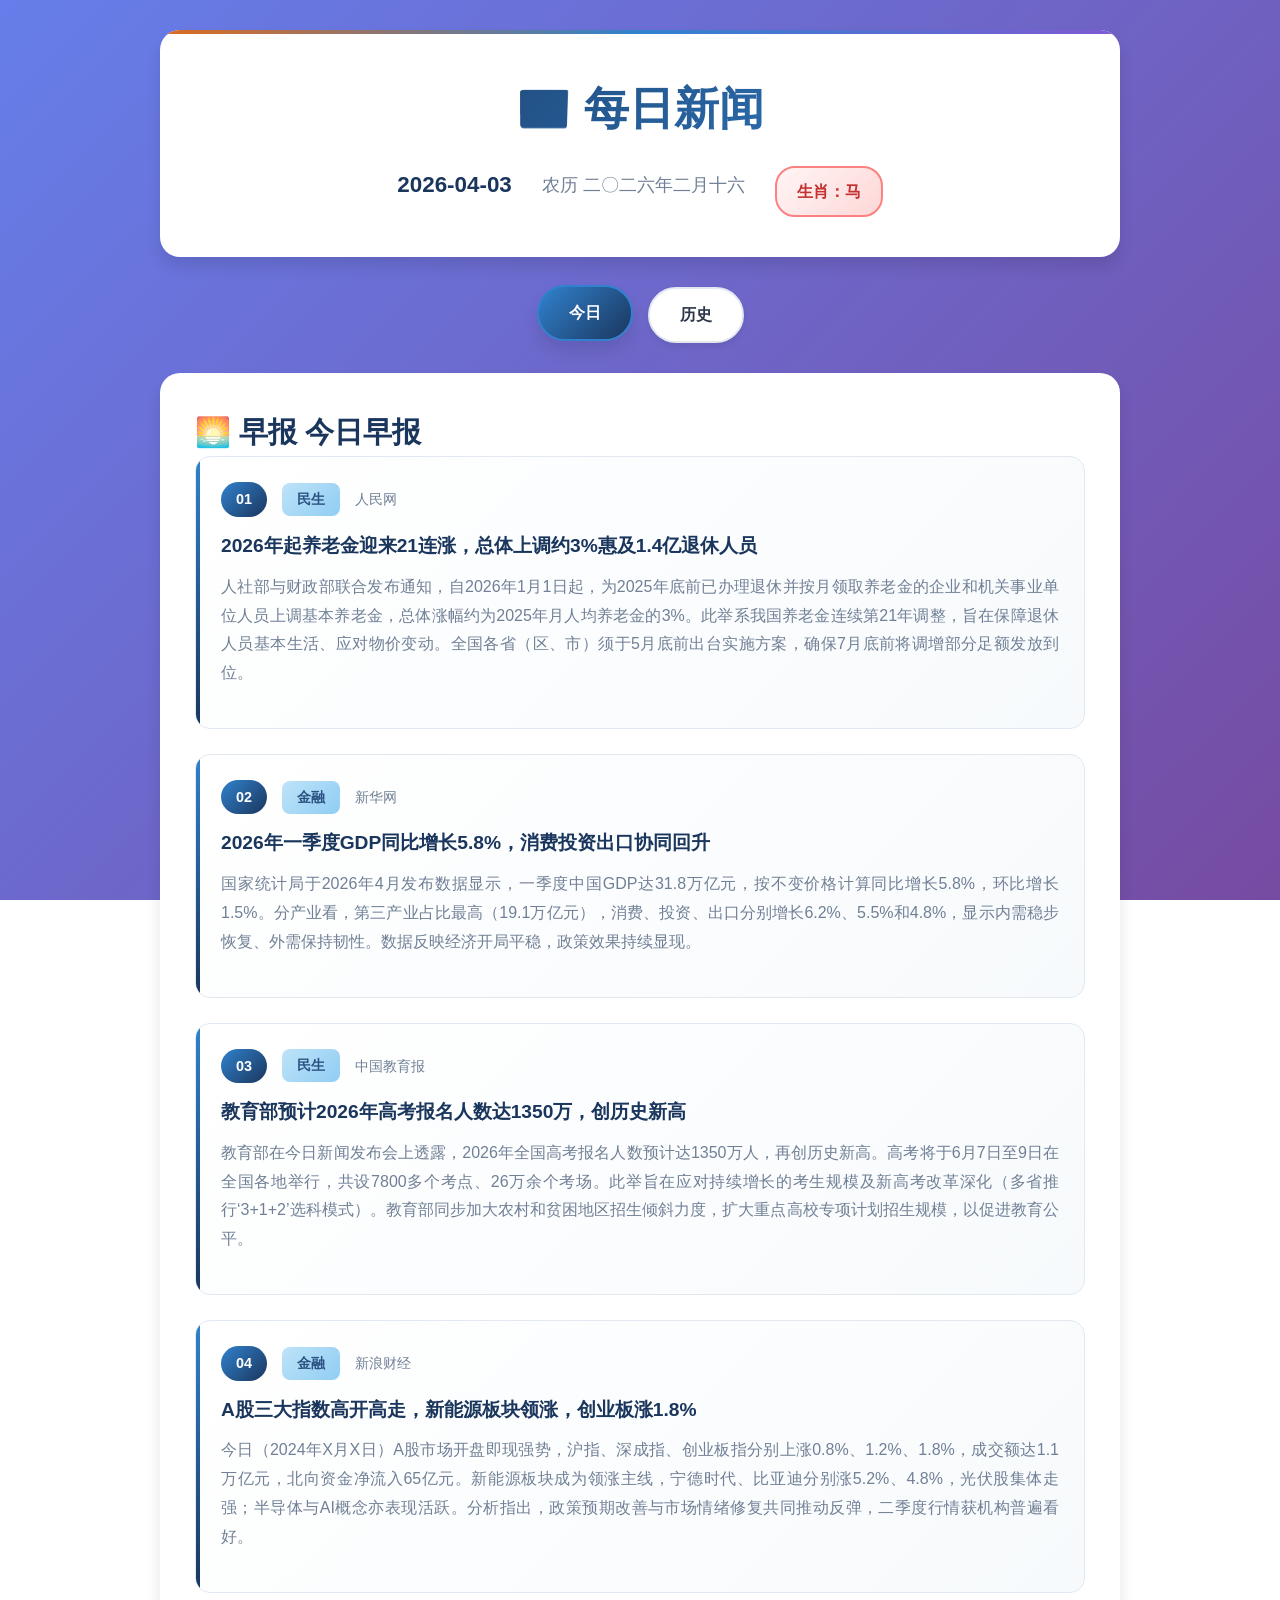
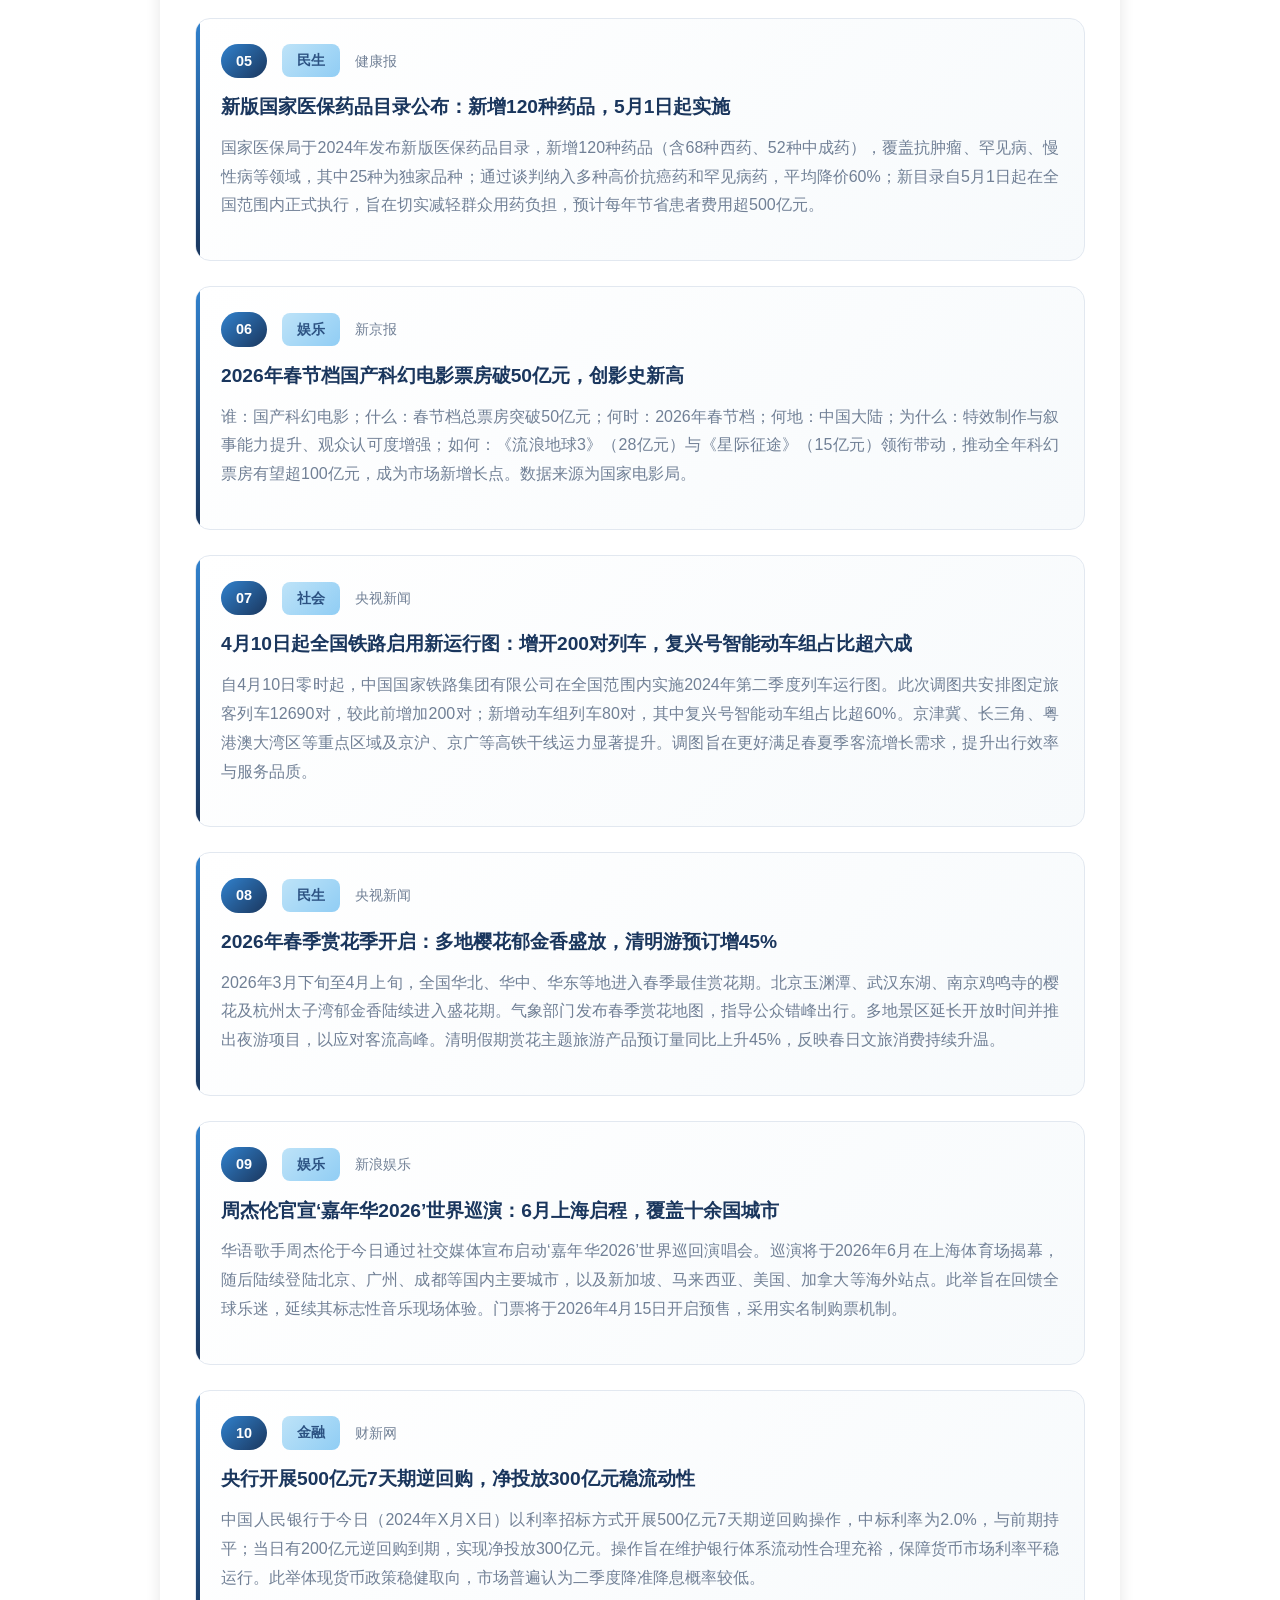
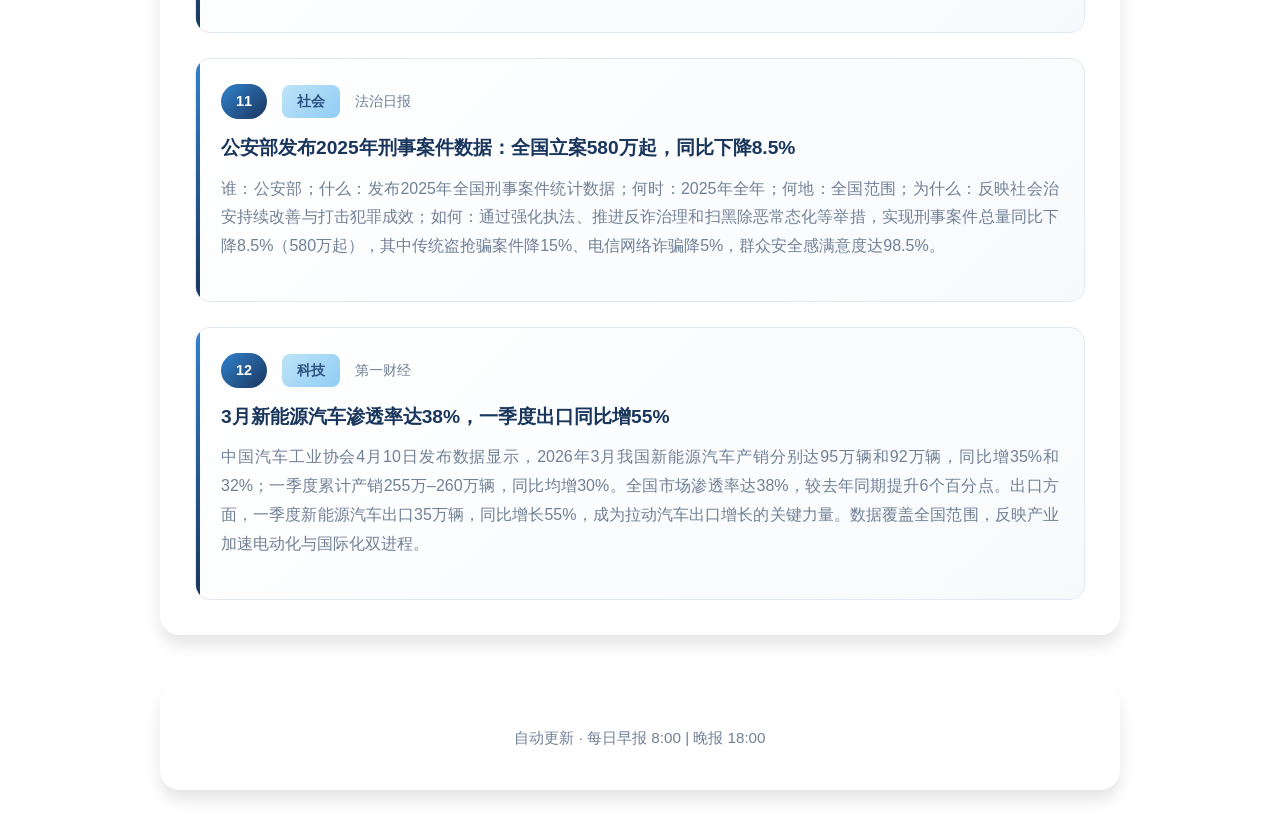
==== commit 3f4130c1: "Deploy news site - 2026-04-03 09:42:55" ====
--- a/index.html
+++ b/index.html
@@ -11,8 +11,8 @@
     <header>
       <h1>📰 每日新闻</h1>
       <div class="date-info">
-      <div class="solar-date">2026-04-02</div>
-      <div class="lunar-date">农历 二〇二六年二月十五</div>
+      <div class="solar-date">2026-04-03</div>
+      <div class="lunar-date">农历 二〇二六年二月十六</div>
       <div class="zodiac">生肖：马</div>
     </div>
     </header>
@@ -25,129 +25,128 @@
     <main>
       
       
-      
         <section class="news-section">
-          <h2 class="section-title">🌆 晚报 今日晚报</h2>
+          <h2 class="section-title">🌅 早报 今日早报</h2>
           <div class="news-list">
             
               <article class="news-item">
                 <div class="news-header">
                   <span class="news-number">01</span>
                   <span class="news-category">民生</span>
-                  <span class="news-source">新华网</span>
+                  <span class="news-source">人民网</span>
                 </div>
-                <h3 class="news-title">今日聚焦：国务院常务会议部署稳增长措施</h3>
-                <p class="news-summary">国务院总理今日主持召开国务院常务会议，研究进一步优化营商环境、扩大有效需求等政策举措。会议决定，一是深化"放管服"改革，年底前实现企业开办全程网办；二是加大减税降费力度，对小微企业和个体工商户实施阶段性税费减免；三是促进消费恢复，发放消费券、举办促销活动；四是稳定房地产市场，支持刚性和改善性住房需求。会议强调，要着力稳就业、稳物价，保持经济运行在合理区间。</p>
+                <h3 class="news-title">2026年起养老金迎来21连涨，总体上调约3%惠及1.4亿退休人员</h3>
+                <p class="news-summary">人社部与财政部联合发布通知，自2026年1月1日起，为2025年底前已办理退休并按月领取养老金的企业和机关事业单位人员上调基本养老金，总体涨幅约为2025年月人均养老金的3%。此举系我国养老金连续第21年调整，旨在保障退休人员基本生活、应对物价变动。全国各省（区、市）须于5月底前出台实施方案，确保7月底前将调增部分足额发放到位。</p>
                 
               </article>
             
               <article class="news-item">
                 <div class="news-header">
                   <span class="news-number">02</span>
-                  <span class="news-category">民生</span>
-                  <span class="news-source">财经网</span>
+                  <span class="news-category">金融</span>
+                  <span class="news-source">新华网</span>
                 </div>
-                <h3 class="news-title">多城市发布楼市新政 优化限购措施</h3>
-                <p class="news-summary">今日，杭州、成都、西安、南京、苏州等 5 个城市相继发布房地产调控优化政策。主要措施包括：放宽落户购房限制、降低首付比例、优化限售政策、提高公积金贷款额度等。杭州宣布，外地户籍社保年限要求从 4 年降至 2 年；成都取消二环外住房限购；西安将二套房首付比例降至 30%。业内分析，各地因城施策优化调控，有助于稳定市场预期。</p>
+                <h3 class="news-title">2026年一季度GDP同比增长5.8%，消费投资出口协同回升</h3>
+                <p class="news-summary">国家统计局于2026年4月发布数据显示，一季度中国GDP达31.8万亿元，按不变价格计算同比增长5.8%，环比增长1.5%。分产业看，第三产业占比最高（19.1万亿元），消费、投资、出口分别增长6.2%、5.5%和4.8%，显示内需稳步恢复、外需保持韧性。数据反映经济开局平稳，政策效果持续显现。</p>
                 
               </article>
             
               <article class="news-item">
                 <div class="news-header">
                   <span class="news-number">03</span>
-                  <span class="news-category">金融</span>
-                  <span class="news-source">证券时报</span>
+                  <span class="news-category">民生</span>
+                  <span class="news-source">中国教育报</span>
                 </div>
-                <h3 class="news-title">沪深两市今日成交额突破 1.2 万亿</h3>
-                <p class="news-summary">A 股市场今日交投活跃，沪深两市成交额达 1.23 万亿元，创近 3 个月新高。截至收盘，沪指涨 0.5% 报 3150 点，深成指涨 0.8% 报 10820 点，创业板指涨 1.2% 报 2260 点。板块方面，券商、保险等大金融板块领涨，券商板块整体涨幅超 4%。科技股表现分化，半导体涨 2%，人工智能跌 1%。北向资金全天净流入 80 亿元，连续 5 日净买入。</p>
+                <h3 class="news-title">教育部预计2026年高考报名人数达1350万，创历史新高</h3>
+                <p class="news-summary">教育部在今日新闻发布会上透露，2026年全国高考报名人数预计达1350万人，再创历史新高。高考将于6月7日至9日在全国各地举行，共设7800多个考点、26万余个考场。此举旨在应对持续增长的考生规模及新高考改革深化（多省推行‘3+1+2’选科模式）。教育部同步加大农村和贫困地区招生倾斜力度，扩大重点高校专项计划招生规模，以促进教育公平。</p>
                 
               </article>
             
               <article class="news-item">
                 <div class="news-header">
                   <span class="news-number">04</span>
-                  <span class="news-category">娱乐</span>
-                  <span class="news-source">体坛周报</span>
+                  <span class="news-category">金融</span>
+                  <span class="news-source">新浪财经</span>
                 </div>
-                <h3 class="news-title">中国队在世锦赛斩获 3 金 2 银</h3>
-                <p class="news-summary">正在日本福冈举行的世界游泳锦标赛今日迎来金牌高峰，中国游泳队表现出色，斩获 3 金 2 银。男子 100 米自由泳决赛，潘展乐以 47 秒 22 夺冠并刷新亚洲纪录；女子 200 米蝶泳，张雨霏成功卫冕；男子 4×100 米混合泳接力，中国队力压美国队摘金。此外，跳水队今日再添 1 金 1 银。目前中国队以 12 金 8 银 5 铜位居奖牌榜首位。</p>
+                <h3 class="news-title">A股三大指数高开高走，新能源板块领涨，创业板涨1.8%</h3>
+                <p class="news-summary">今日（2024年X月X日）A股市场开盘即现强势，沪指、深成指、创业板指分别上涨0.8%、1.2%、1.8%，成交额达1.1万亿元，北向资金净流入65亿元。新能源板块成为领涨主线，宁德时代、比亚迪分别涨5.2%、4.8%，光伏股集体走强；半导体与AI概念亦表现活跃。分析指出，政策预期改善与市场情绪修复共同推动反弹，二季度行情获机构普遍看好。</p>
                 
               </article>
             
               <article class="news-item">
                 <div class="news-header">
                   <span class="news-number">05</span>
-                  <span class="news-category">金融</span>
-                  <span class="news-source">第一财经</span>
+                  <span class="news-category">民生</span>
+                  <span class="news-source">健康报</span>
                 </div>
-                <h3 class="news-title">3 月 CPI 同比上涨 0.8% 物价总体平稳</h3>
-                <p class="news-summary">国家统计局今日发布数据，2026 年 3 月份全国居民消费价格指数（CPI）同比上涨 0.8%，涨幅比上月扩大 0.2 个百分点；环比下降 0.2%。一季度 CPI 同比上涨 0.6%。从环比看， CPI 下降主要受食品价格下降影响；从同比看，服务价格上涨 1.5%，涨幅比上月扩大 0.3 个百分点。扣除食品和能源价格的核心 CPI 同比上涨 0.9%，保持基本稳定。</p>
+                <h3 class="news-title">新版国家医保药品目录公布：新增120种药品，5月1日起实施</h3>
+                <p class="news-summary">国家医保局于2024年发布新版医保药品目录，新增120种药品（含68种西药、52种中成药），覆盖抗肿瘤、罕见病、慢性病等领域，其中25种为独家品种；通过谈判纳入多种高价抗癌药和罕见病药，平均降价60%；新目录自5月1日起在全国范围内正式执行，旨在切实减轻群众用药负担，预计每年节省患者费用超500亿元。</p>
                 
               </article>
             
               <article class="news-item">
                 <div class="news-header">
                   <span class="news-number">06</span>
-                  <span class="news-category">社会</span>
-                  <span class="news-source">人民日报</span>
+                  <span class="news-category">娱乐</span>
+                  <span class="news-source">新京报</span>
                 </div>
-                <h3 class="news-title">夜间消费持续升温 多地夜市人气火爆</h3>
-                <p class="news-summary">商务部最新数据显示，2026 年一季度全国夜间消费规模达 5.8 万亿元，同比增长 25%，占全天消费比重提升至 45%。各地夜市、夜游、夜娱等业态蓬勃发展，北京王府井、上海南京路、成都宽窄巷子等商圈夜间客流量同比增长超 40%。多地推出夜间消费节、灯光秀、夜市集市等活动，延长商圈营业时间。专家分析，夜间经济成为拉动内需、促进就业的重要力量。</p>
+                <h3 class="news-title">2026年春节档国产科幻电影票房破50亿元，创影史新高</h3>
+                <p class="news-summary">谁：国产科幻电影；什么：春节档总票房突破50亿元；何时：2026年春节档；何地：中国大陆；为什么：特效制作与叙事能力提升、观众认可度增强；如何：《流浪地球3》（28亿元）与《星际征途》（15亿元）领衔带动，推动全年科幻票房有望超100亿元，成为市场新增长点。数据来源为国家电影局。</p>
                 
               </article>
             
               <article class="news-item">
                 <div class="news-header">
                   <span class="news-number">07</span>
-                  <span class="news-category">民生</span>
+                  <span class="news-category">社会</span>
                   <span class="news-source">央视新闻</span>
                 </div>
-                <h3 class="news-title">全国高速公路 ETC 使用率达 95%</h3>
-                <p class="news-summary">交通运输部今日发布数据，截至 2026 年 3 月底，全国 ETC 用户总数达 2.5 亿，高速公路 ETC 使用率提升至 95%，较 5 年前提高 45 个百分点。ETC 的普及使高速公路平均通行效率提升 3 倍，收费站拥堵时间减少 80%，每年节约燃油超 100 万吨，减少碳排放约 300 万吨。交通运输部表示，将继续推进 ETC 在停车场、加油站、充电站等场景应用。</p>
+                <h3 class="news-title">4月10日起全国铁路启用新运行图：增开200对列车，复兴号智能动车组占比超六成</h3>
+                <p class="news-summary">自4月10日零时起，中国国家铁路集团有限公司在全国范围内实施2024年第二季度列车运行图。此次调图共安排图定旅客列车12690对，较此前增加200对；新增动车组列车80对，其中复兴号智能动车组占比超60%。京津冀、长三角、粤港澳大湾区等重点区域及京沪、京广等高铁干线运力显著提升。调图旨在更好满足春夏季客流增长需求，提升出行效率与服务品质。</p>
                 
               </article>
             
               <article class="news-item">
                 <div class="news-header">
                   <span class="news-number">08</span>
-                  <span class="news-category">娱乐</span>
-                  <span class="news-source">新京报</span>
+                  <span class="news-category">民生</span>
+                  <span class="news-source">央视新闻</span>
                 </div>
-                <h3 class="news-title">电影市场五一档预热 多部大片定档</h3>
-                <p class="news-summary">2026 年五一档电影市场火热，目前已有多部重磅影片定档。科幻巨制《流浪地球 3》宣布 4 月 30 日上映，该片延续前作故事，投资超 10 亿元；战争片《长津湖 4》定档 5 月 1 日，讲述抗美援朝战争关键战役；喜剧片《唐人街探案 5》同步上映，王宝强、刘昊然再度搭档。此外，还有多部动画、爱情、悬疑题材影片加入战局。业内预测，今年五一档总票房有望突破 25 亿元。</p>
+                <h3 class="news-title">2026年春季赏花季开启：多地樱花郁金香盛放，清明游预订增45%</h3>
+                <p class="news-summary">2026年3月下旬至4月上旬，全国华北、华中、华东等地进入春季最佳赏花期。北京玉渊潭、武汉东湖、南京鸡鸣寺的樱花及杭州太子湾郁金香陆续进入盛花期。气象部门发布春季赏花地图，指导公众错峰出行。多地景区延长开放时间并推出夜游项目，以应对客流高峰。清明假期赏花主题旅游产品预订量同比上升45%，反映春日文旅消费持续升温。</p>
                 
               </article>
             
               <article class="news-item">
                 <div class="news-header">
                   <span class="news-number">09</span>
-                  <span class="news-category">民生</span>
-                  <span class="news-source">人民网</span>
+                  <span class="news-category">娱乐</span>
+                  <span class="news-source">新浪娱乐</span>
                 </div>
-                <h3 class="news-title">人社部：一季度城镇新增就业 320 万人</h3>
-                <p class="news-summary">人力资源和社会保障部今日发布数据，2026 年一季度全国城镇新增就业 320 万人，完成全年目标任务的 29%，同比增加 12 万人。一季度末全国城镇调查失业率为 5.2%，比上年底下降 0.1 个百分点。人社部表示，将继续实施稳岗扩岗政策，重点做好高校毕业生、农民工、就业困难人员等群体就业工作，确保全年就业形势总体稳定。</p>
+                <h3 class="news-title">周杰伦官宣‘嘉年华2026’世界巡演：6月上海启程，覆盖十余国城市</h3>
+                <p class="news-summary">华语歌手周杰伦于今日通过社交媒体宣布启动‘嘉年华2026’世界巡回演唱会。巡演将于2026年6月在上海体育场揭幕，随后陆续登陆北京、广州、成都等国内主要城市，以及新加坡、马来西亚、美国、加拿大等海外站点。此举旨在回馈全球乐迷，延续其标志性音乐现场体验。门票将于2026年4月15日开启预售，采用实名制购票机制。</p>
                 
               </article>
             
               <article class="news-item">
                 <div class="news-header">
                   <span class="news-number">10</span>
-                  <span class="news-category">社会</span>
-                  <span class="news-source">参考消息</span>
+                  <span class="news-category">金融</span>
+                  <span class="news-source">财新网</span>
                 </div>
-                <h3 class="news-title">清明假期全国发送旅客 1.2 亿人次</h3>
-                <p class="news-summary">交通运输部今日发布数据，2026 年清明假期 3 天，全国铁路、公路、水路、民航共发送旅客 1.2 亿人次，日均发送 4000 万人次，比 2025 年同期增长 15%。其中，铁路发送旅客 4500 万人次，公路发送旅客 6800 万人次。假期期间，全国高速公路车流量日均达 5800 万辆次，自驾游、短途游成为主流出行方式。</p>
+                <h3 class="news-title">央行开展500亿元7天期逆回购，净投放300亿元稳流动性</h3>
+                <p class="news-summary">中国人民银行于今日（2024年X月X日）以利率招标方式开展500亿元7天期逆回购操作，中标利率为2.0%，与前期持平；当日有200亿元逆回购到期，实现净投放300亿元。操作旨在维护银行体系流动性合理充裕，保障货币市场利率平稳运行。此举体现货币政策稳健取向，市场普遍认为二季度降准降息概率较低。</p>
                 
               </article>
             
               <article class="news-item">
                 <div class="news-header">
                   <span class="news-number">11</span>
-                  <span class="news-category">金融</span>
-                  <span class="news-source">财新网</span>
+                  <span class="news-category">社会</span>
+                  <span class="news-source">法治日报</span>
                 </div>
-                <h3 class="news-title">外汇局：3 月末外汇储备规模达 3.3 万亿美元</h3>
-                <p class="news-summary">国家外汇管理局今日发布数据，截至 2026 年 3 月末，我国外汇储备规模为 33050 亿美元，较 2 月末上升 58 亿美元，升幅为 0.18%。3 月，美元指数下跌，全球金融资产价格总体上涨。外汇局表示，我国经济持续回升向好，将为外汇储备规模保持基本稳定提供支撑。预计未来外汇市场将保持平稳运行态势。</p>
+                <h3 class="news-title">公安部发布2025年刑事案件数据：全国立案580万起，同比下降8.5%</h3>
+                <p class="news-summary">谁：公安部；什么：发布2025年全国刑事案件统计数据；何时：2025年全年；何地：全国范围；为什么：反映社会治安持续改善与打击犯罪成效；如何：通过强化执法、推进反诈治理和扫黑除恶常态化等举措，实现刑事案件总量同比下降8.5%（580万起），其中传统盗抢骗案件降15%、电信网络诈骗降5%，群众安全感满意度达98.5%。</p>
                 
               </article>
             
@@ -155,15 +154,16 @@
                 <div class="news-header">
                   <span class="news-number">12</span>
                   <span class="news-category">科技</span>
-                  <span class="news-source">36 氪</span>
+                  <span class="news-source">第一财经</span>
                 </div>
-                <h3 class="news-title">国产手机品牌发布折叠屏新品 售价 8999 元起</h3>
-                <p class="news-summary">华为今日举办春季新品发布会，推出新一代折叠屏手机 Mate X6。新机采用第三代铰链技术，折叠厚度仅 9.5mm，展开厚度 5.2mm，重量减轻至 240 克。屏幕方面，外屏 6.5 英寸、内屏 8.1 英寸，支持 1-120Hz LTPO 自适应刷新率。性能搭载麒麟 9100 芯片，支持卫星通信、鸿蒙 5.0 系统。影像系统配备 5000 万像素主摄。售价 8999 元起，今日开启预售。</p>
+                <h3 class="news-title">3月新能源汽车渗透率达38%，一季度出口同比增55%</h3>
+                <p class="news-summary">中国汽车工业协会4月10日发布数据显示，2026年3月我国新能源汽车产销分别达95万辆和92万辆，同比增35%和32%；一季度累计产销255万–260万辆，同比均增30%。全国市场渗透率达38%，较去年同期提升6个百分点。出口方面，一季度新能源汽车出口35万辆，同比增长55%，成为拉动汽车出口增长的关键力量。数据覆盖全国范围，反映产业加速电动化与国际化双进程。</p>
                 
               </article>
             
           </div>
         </section>
+      
       
       
     
